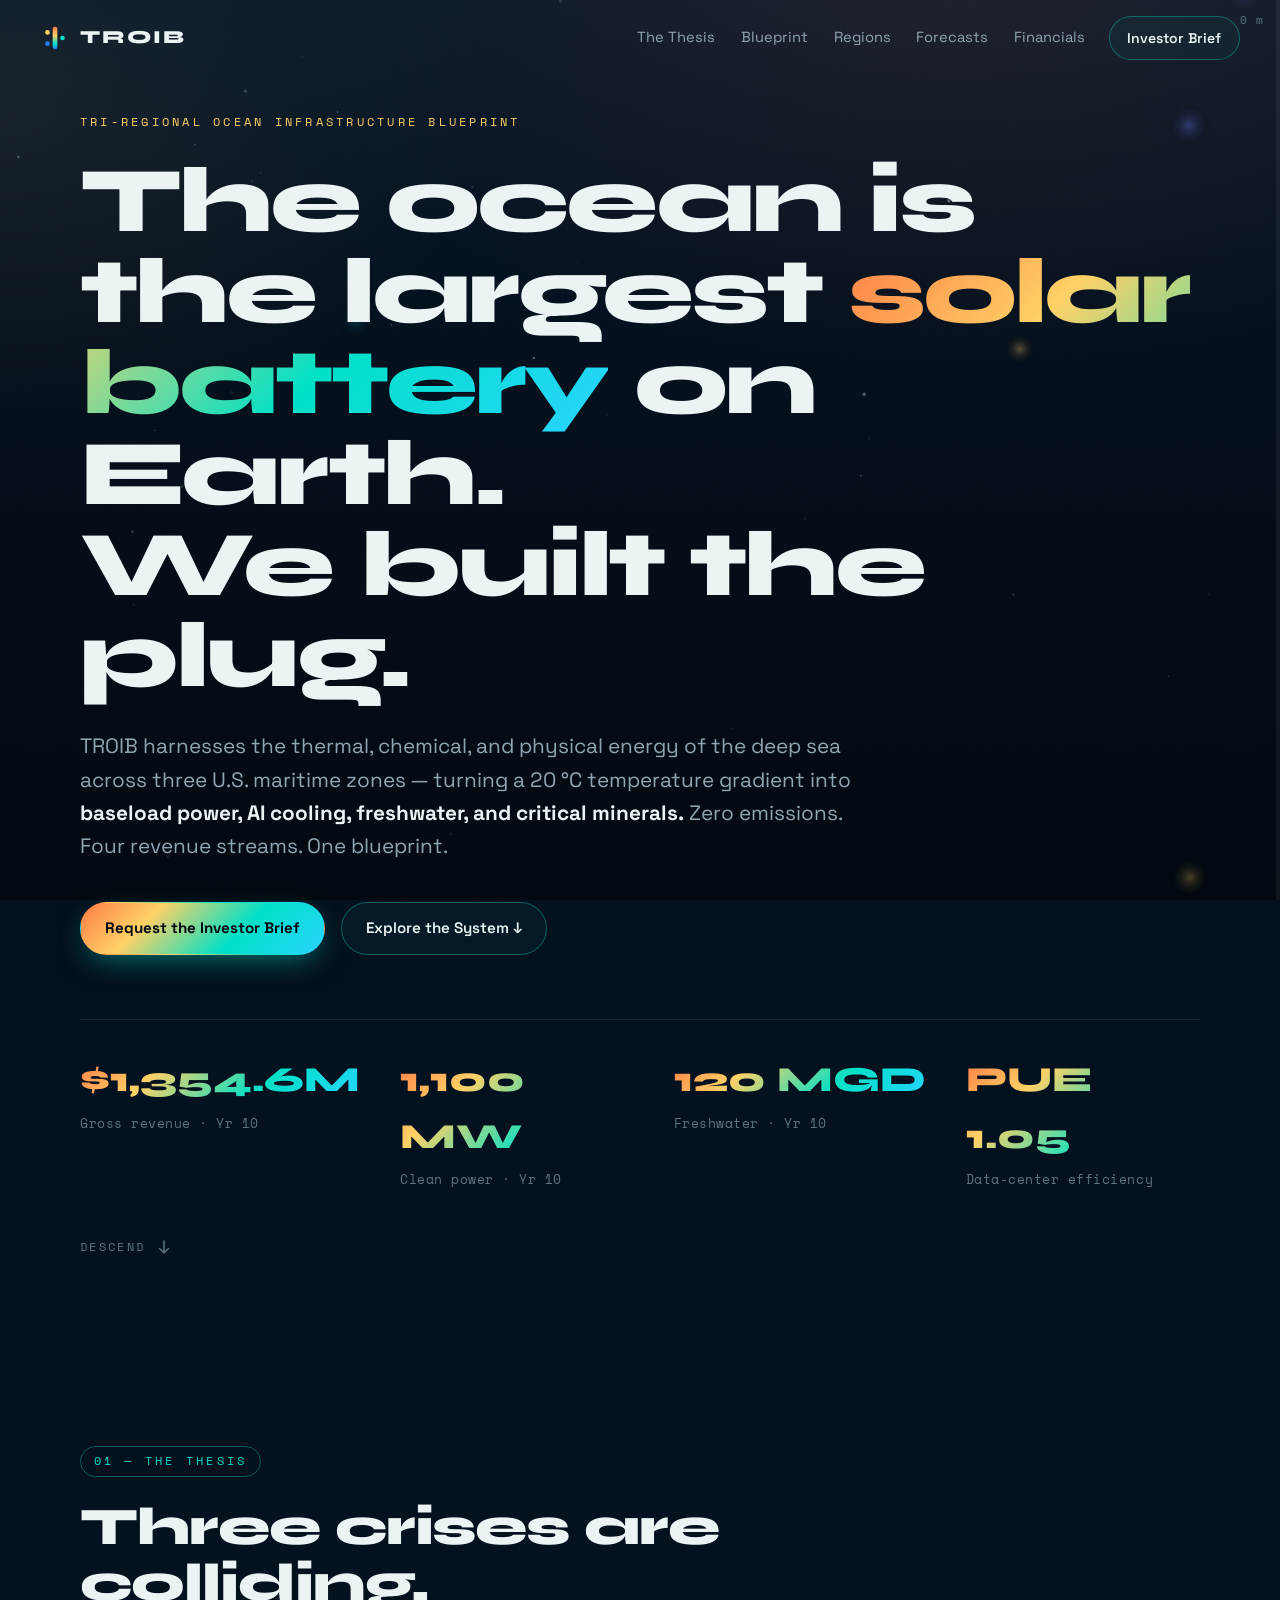
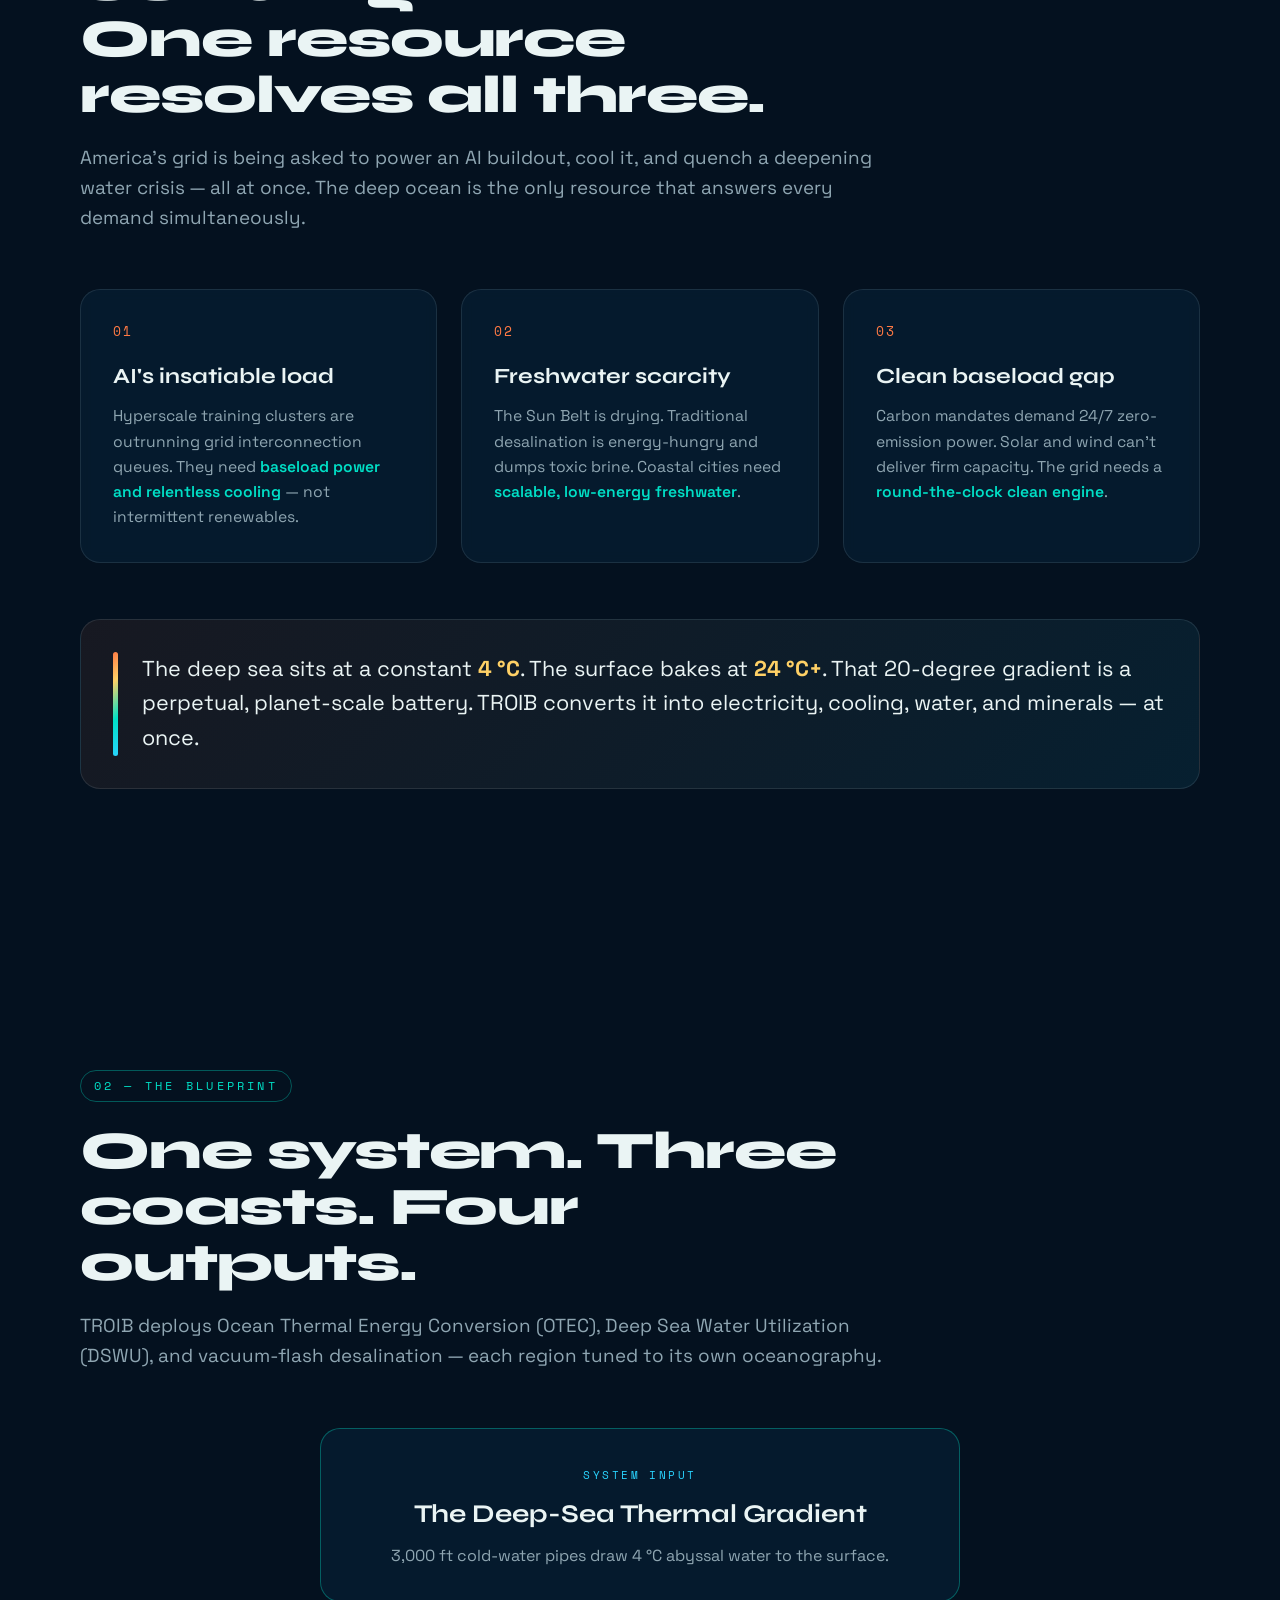
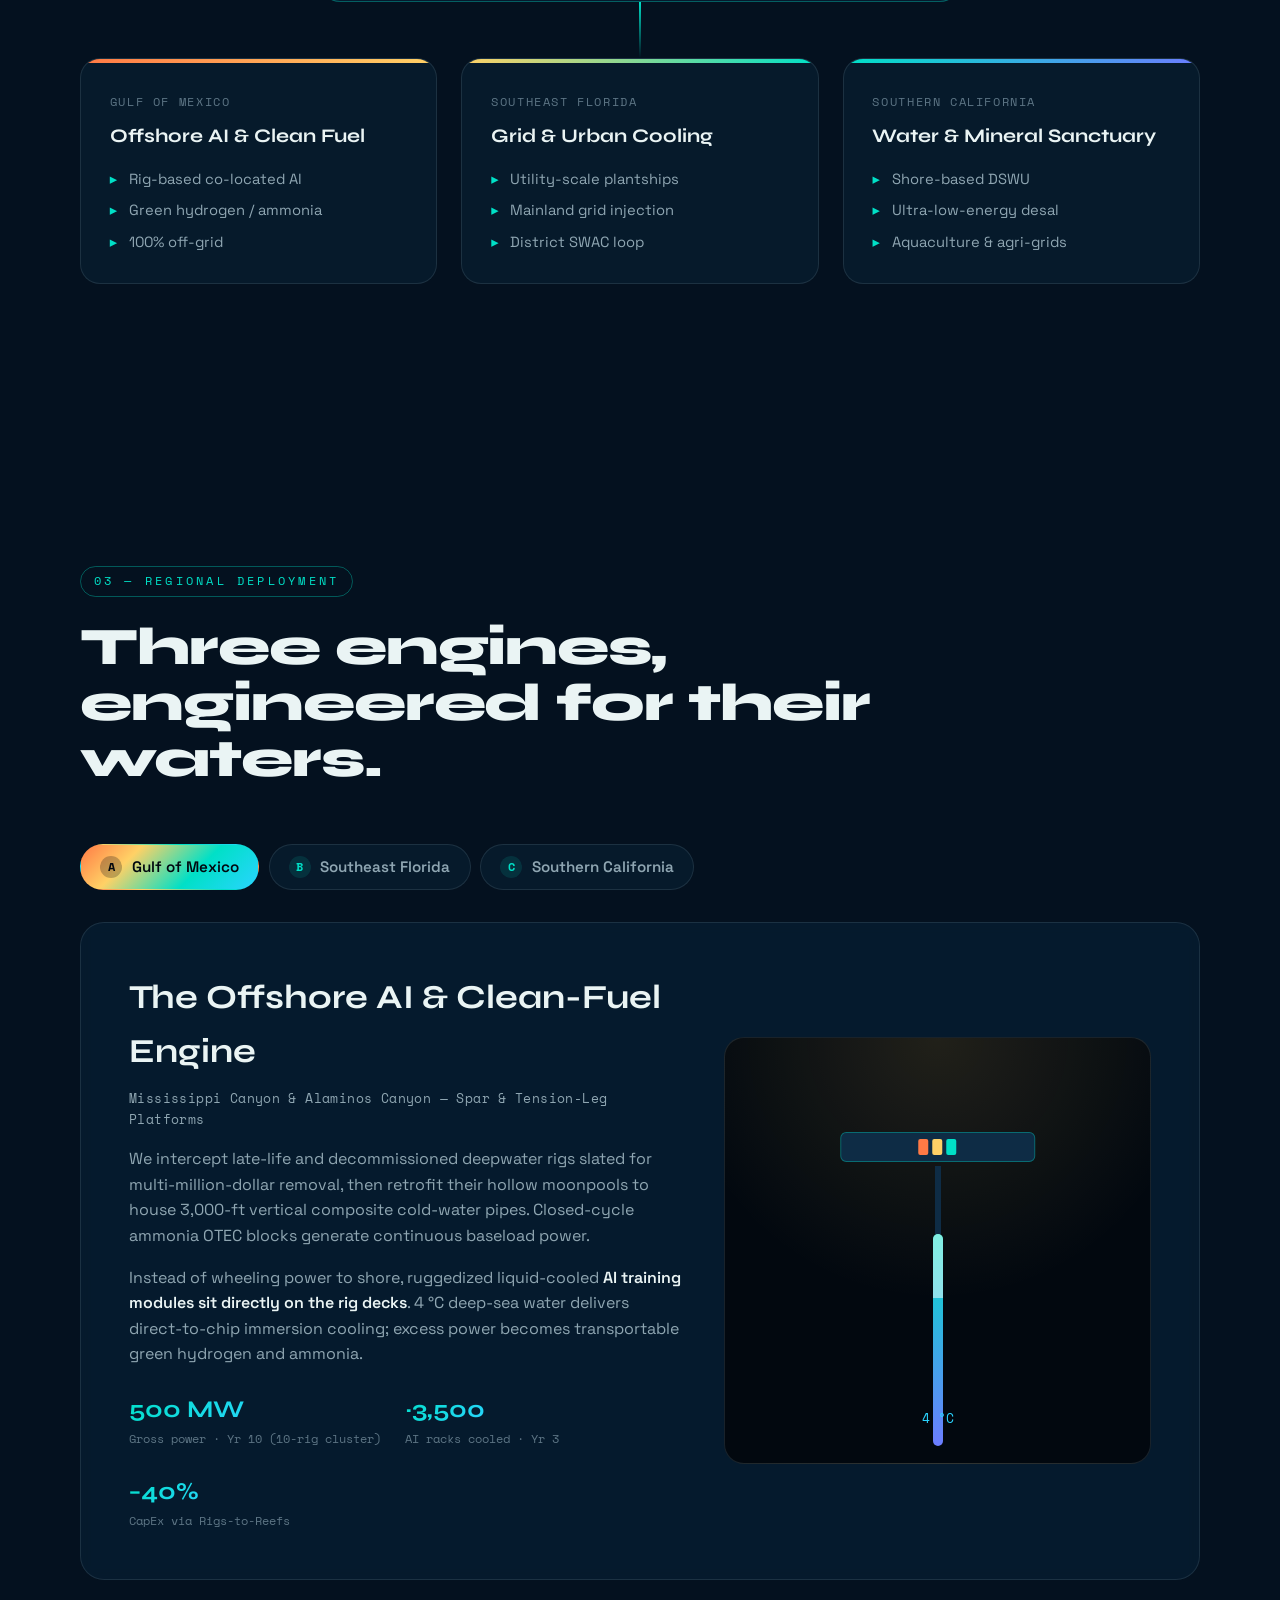
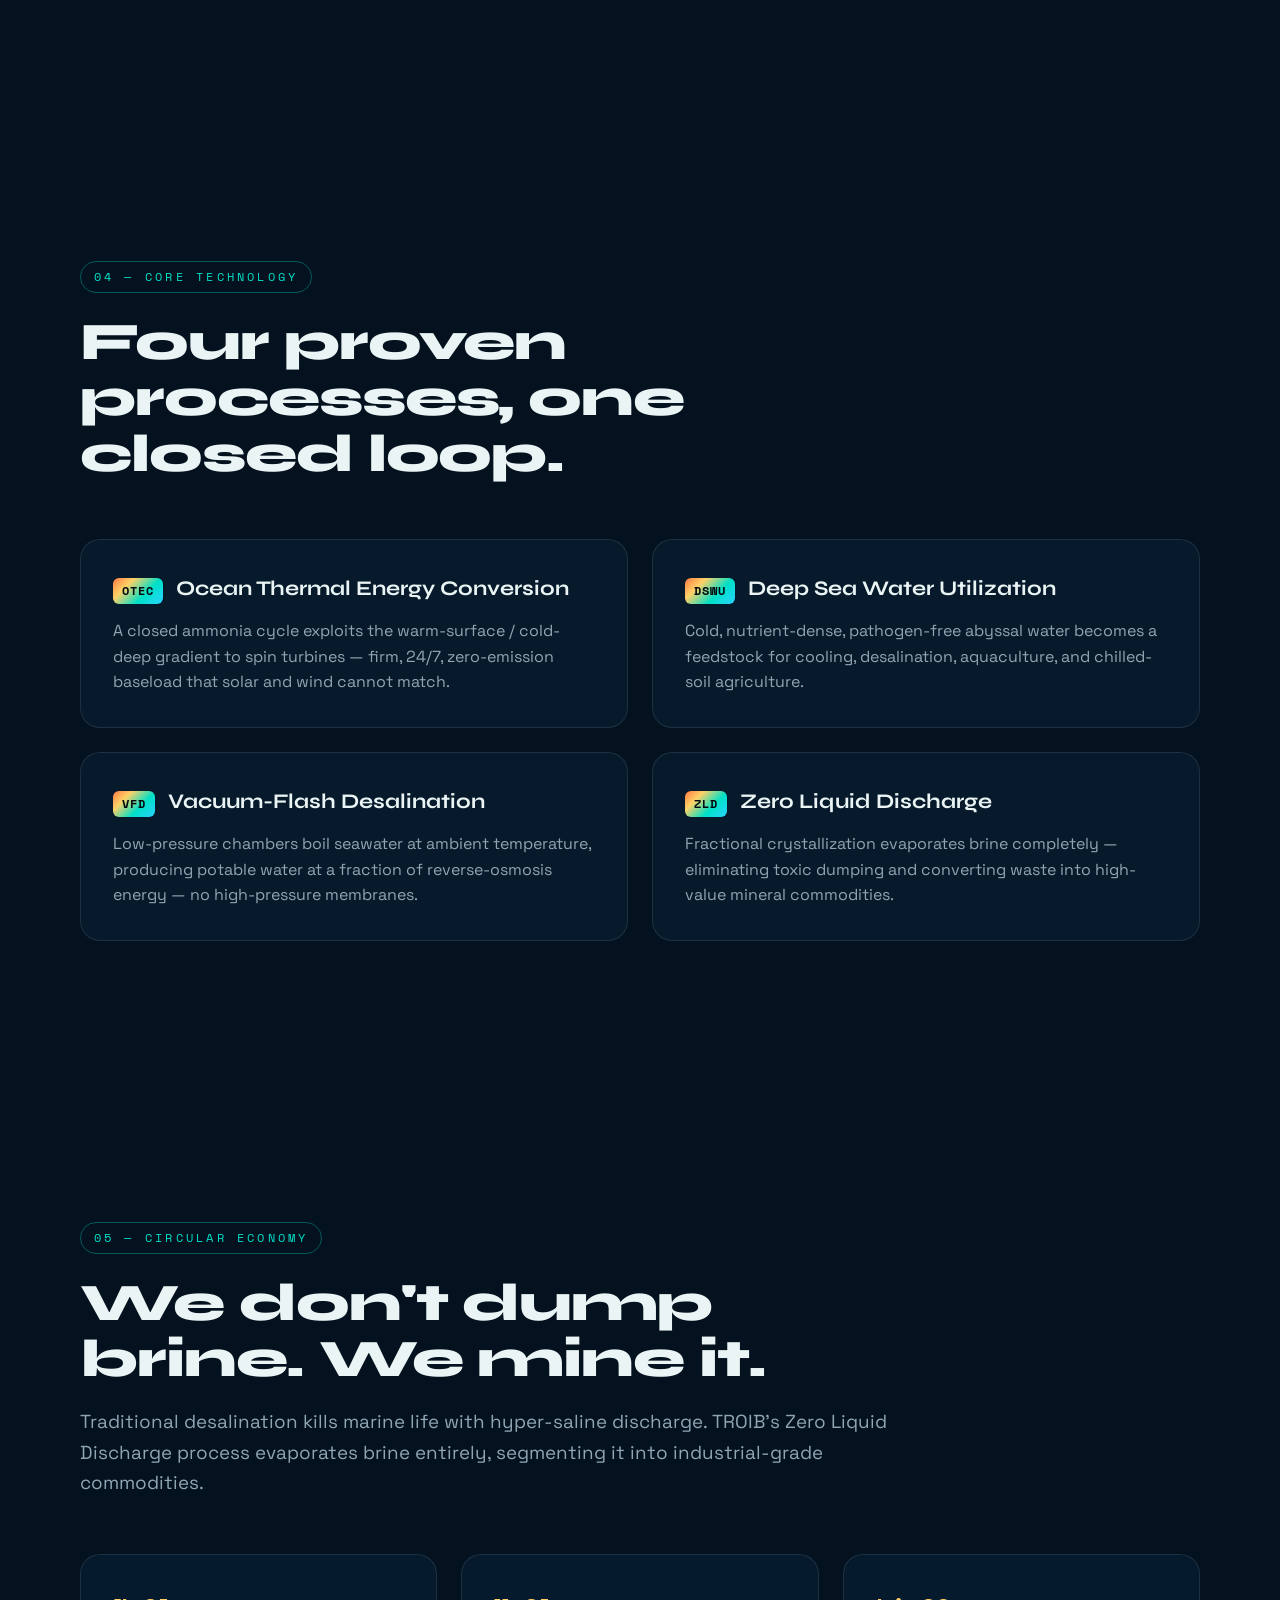
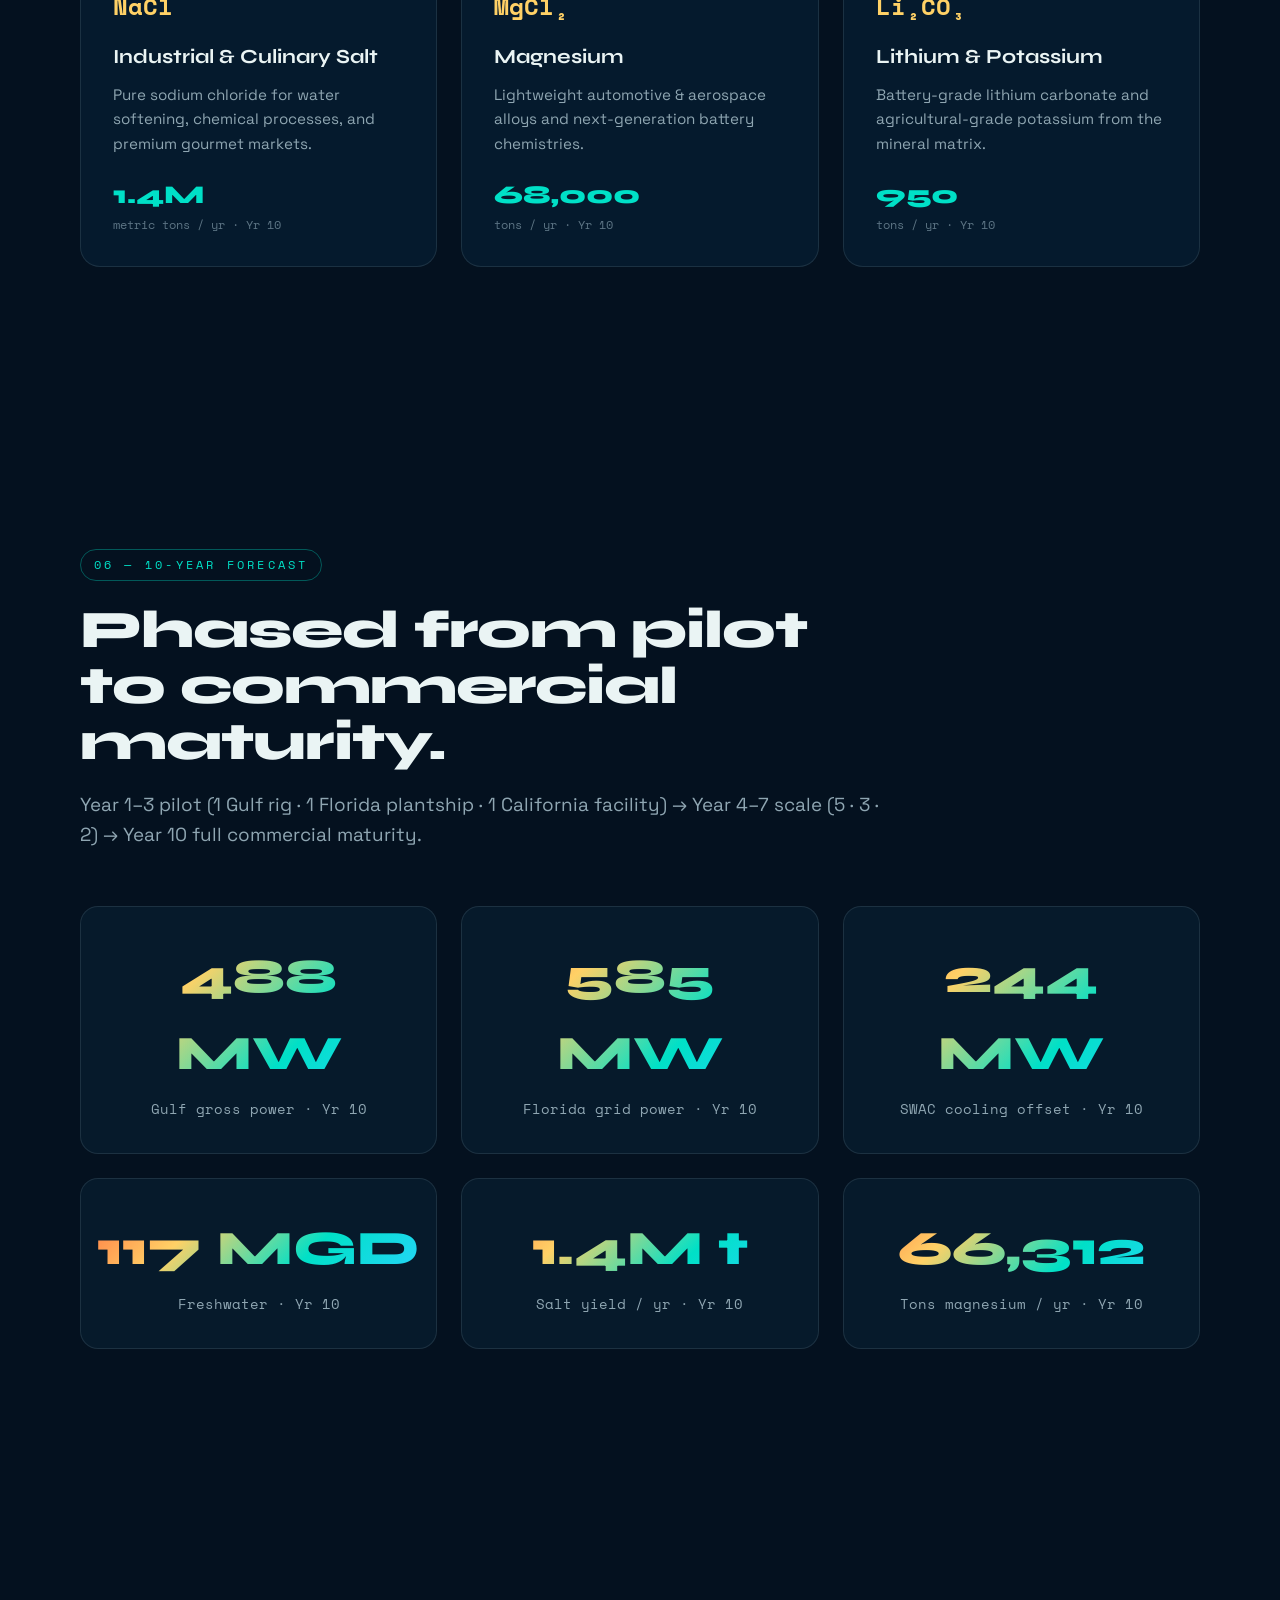
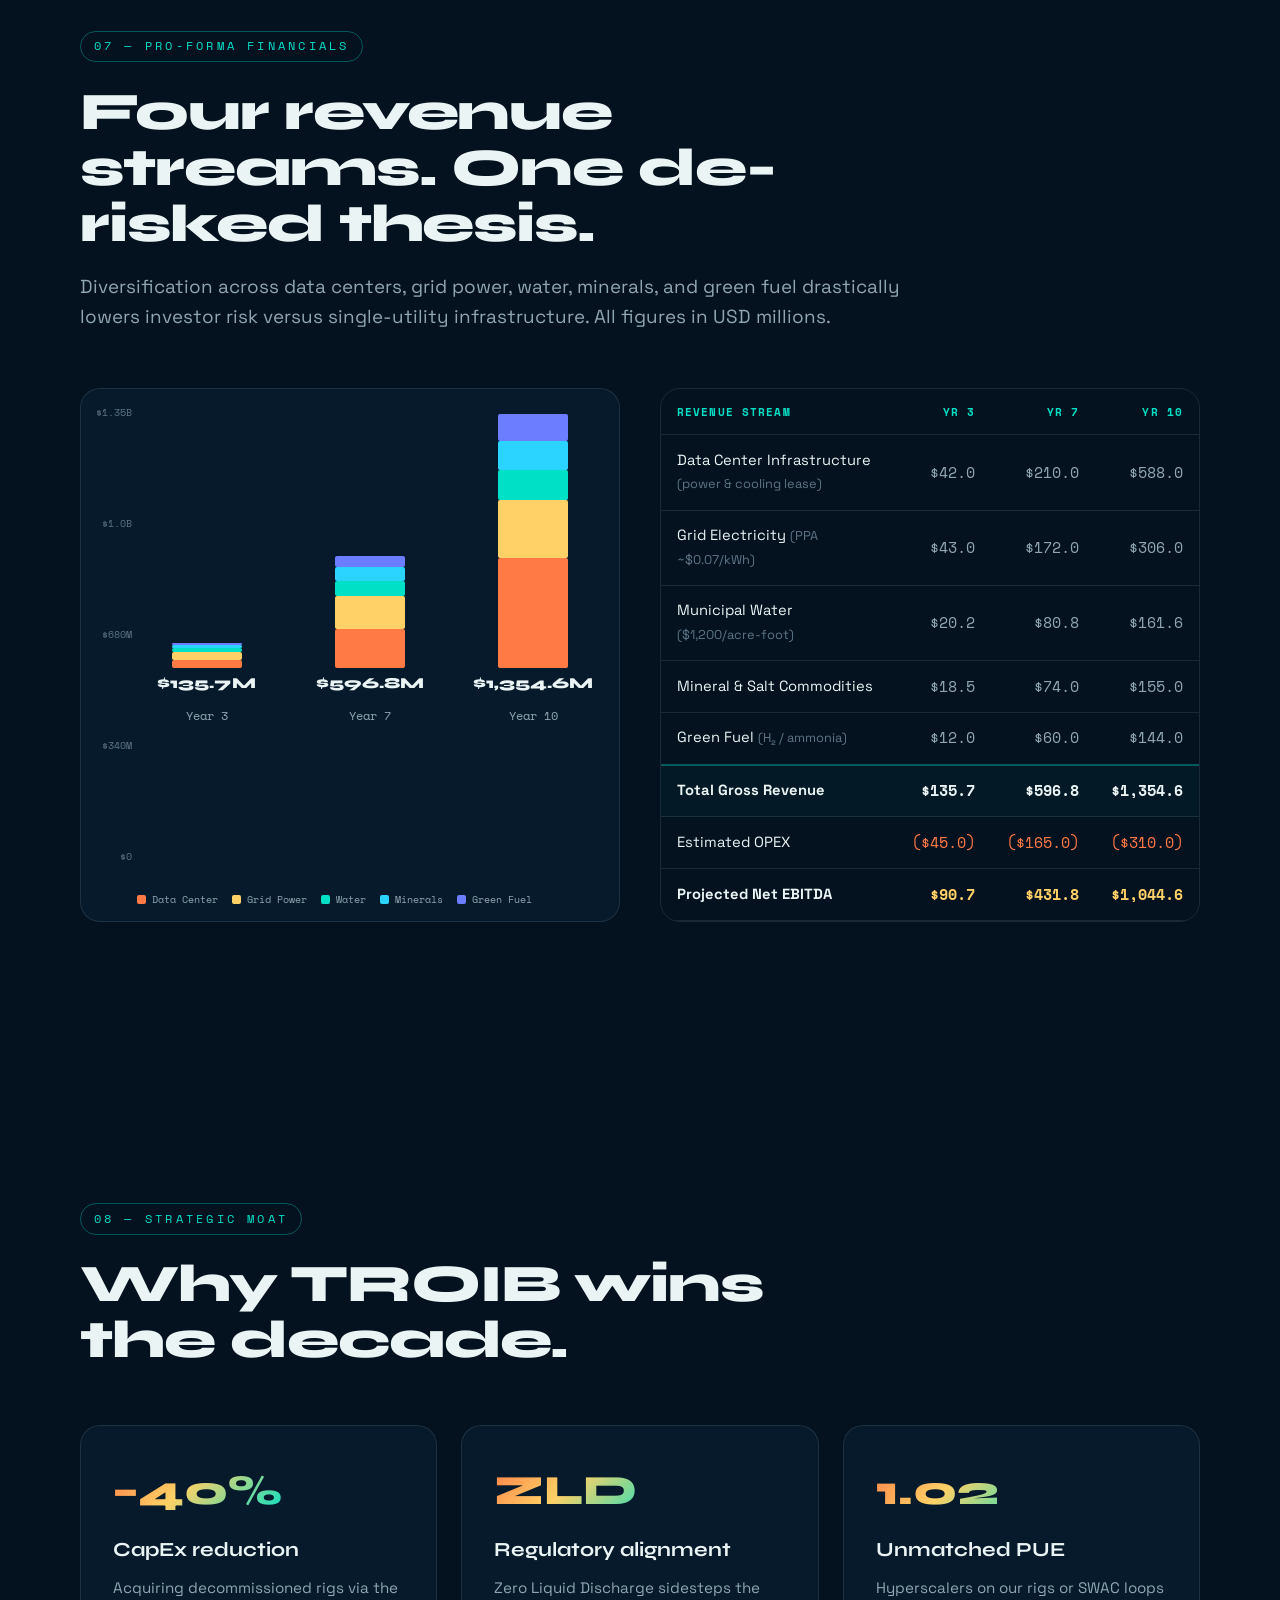
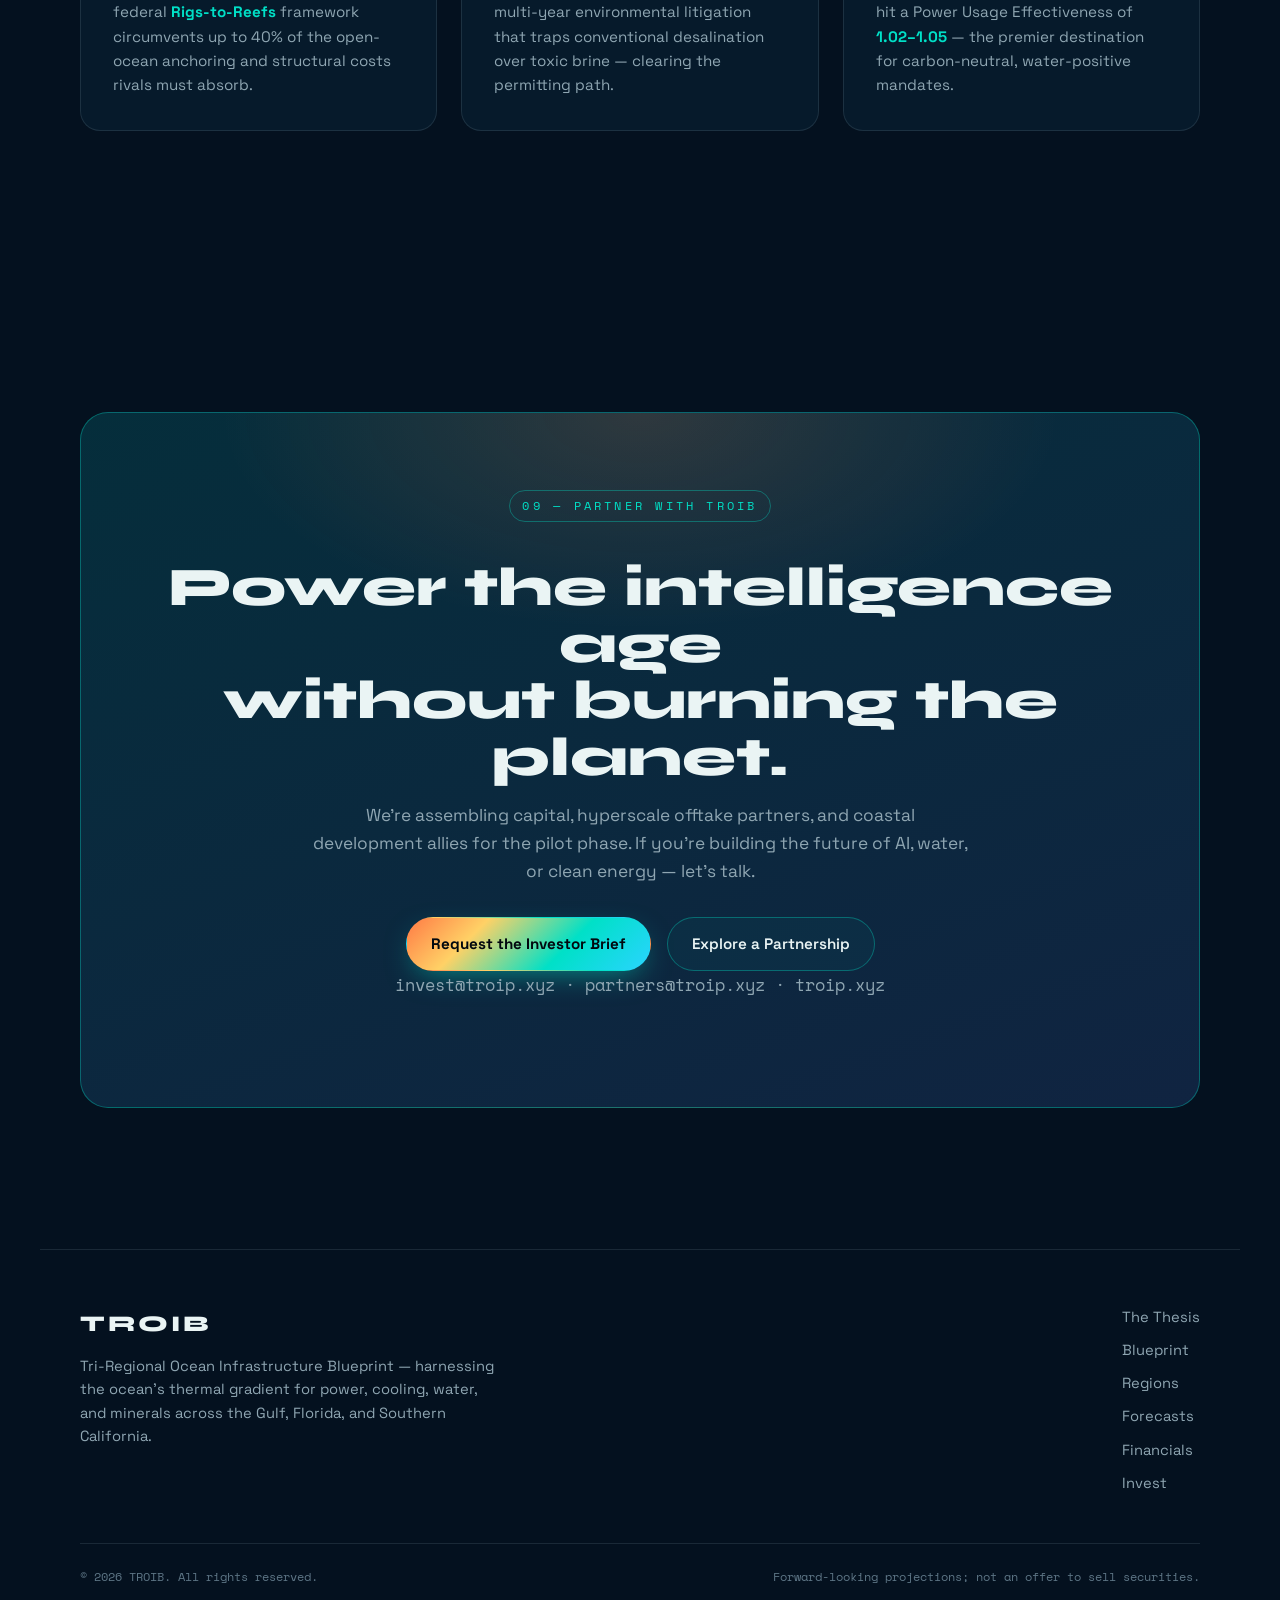
==== index.html @ 182bf288 "Build TROIB investor website with custom 'Thermal Gradient' design Single-page static site for the T" ====
<!DOCTYPE html>
<html lang="en">
<head>
  <meta charset="UTF-8" />
  <meta name="viewport" content="width=device-width, initial-scale=1.0" />
  <title>TROIB — Tri-Regional Ocean Infrastructure Blueprint</title>
  <meta name="description" content="TROIB harnesses the ocean's thermal gradient across the Gulf of Mexico, Southeast Florida, and Southern California to power AI data centers, produce freshwater, and mine minerals — a zero-emission, four-revenue utility network." />
  <meta name="theme-color" content="#04111f" />
  <link rel="icon" type="image/svg+xml" href="assets/favicon.svg" />
  <link rel="canonical" href="https://troip.xyz/" />

  <!-- Open Graph -->
  <meta property="og:type" content="website" />
  <meta property="og:title" content="TROIB — The Tri-Regional Ocean Infrastructure Blueprint" />
  <meta property="og:description" content="The ocean is the largest solar battery on Earth. TROIB taps its thermal gradient to power AI, make water, and harvest minerals — zero emissions, four revenue streams." />
  <meta property="og:url" content="https://troip.xyz/" />
  <meta property="og:site_name" content="TROIB" />
  <meta name="twitter:card" content="summary_large_image" />

  <!-- Unique type pairing: Syne (display), Space Grotesk (body), Space Mono (data) -->
  <link rel="preconnect" href="https://fonts.googleapis.com" />
  <link rel="preconnect" href="https://fonts.gstatic.com" crossorigin />
  <link href="https://fonts.googleapis.com/css2?family=Syne:wght@600;700;800&family=Space+Grotesk:wght@400;500;600&family=Space+Mono:wght@400;700&display=swap" rel="stylesheet" />

  <link rel="stylesheet" href="assets/css/style.css" />
</head>
<body>
  <!-- Scroll progress (depth gauge) -->
  <div class="depth-gauge" aria-hidden="true">
    <div class="depth-gauge__fill" id="depthFill"></div>
    <span class="depth-gauge__label" id="depthLabel">0 m</span>
  </div>

  <!-- Animated ocean-depth canvas backdrop -->
  <canvas id="oceanCanvas" class="ocean-canvas" aria-hidden="true"></canvas>
  <div class="grain" aria-hidden="true"></div>

  <!-- ============ NAV ============ -->
  <header class="nav" id="nav">
    <a href="#top" class="nav__brand" aria-label="TROIB home">
      <svg class="nav__mark" viewBox="0 0 64 64" width="30" height="30" aria-hidden="true">
        <rect x="27" y="8" width="10" height="48" rx="5" fill="url(#navGrad)"/>
        <circle cx="16" cy="20" r="5" fill="#ffd166"/>
        <circle cx="48" cy="32" r="5" fill="#00e0c7"/>
        <circle cx="16" cy="44" r="5" fill="#2a7bff"/>
        <defs><linearGradient id="navGrad" x1="0" y1="0" x2="0" y2="1">
          <stop offset="0" stop-color="#ff7a45"/><stop offset=".4" stop-color="#ffd166"/>
          <stop offset=".75" stop-color="#00e0c7"/><stop offset="1" stop-color="#2a7bff"/>
        </linearGradient></defs>
      </svg>
      <span class="nav__name">TROIB</span>
    </a>
    <nav class="nav__links" aria-label="Primary">
      <a href="#crisis">The Thesis</a>
      <a href="#blueprint">Blueprint</a>
      <a href="#regions">Regions</a>
      <a href="#forecast">Forecasts</a>
      <a href="#financials">Financials</a>
    </nav>
    <a href="#invest" class="btn btn--ghost nav__cta">Investor Brief</a>
    <button class="nav__burger" id="burger" aria-label="Menu" aria-expanded="false"><span></span><span></span><span></span></button>
  </header>

  <main id="top">
    <!-- ============ HERO ============ -->
    <section class="hero" id="hero">
      <div class="hero__inner">
        <p class="eyebrow reveal">Tri-Regional Ocean Infrastructure Blueprint</p>
        <h1 class="hero__title reveal">
          The ocean is the largest
          <span class="grad-text">solar battery</span>
          on Earth.<br/>We built the plug.
        </h1>
        <p class="hero__sub reveal">
          TROIB harnesses the thermal, chemical, and physical energy of the deep sea
          across three U.S. maritime zones — turning a 20&nbsp;°C temperature gradient into
          <strong>baseload power, AI cooling, freshwater, and critical minerals.</strong>
          Zero emissions. Four revenue streams. One blueprint.
        </p>
        <div class="hero__actions reveal">
          <a href="#invest" class="btn btn--solid">Request the Investor Brief</a>
          <a href="#blueprint" class="btn btn--ghost">Explore the System ↓</a>
        </div>

        <ul class="hero__ticker reveal" aria-label="Key 10-year targets">
          <li><span class="counter" data-to="1354.6" data-pre="$" data-suf="M" data-dec="1">$0M</span><em>Gross revenue · Yr 10</em></li>
          <li><span class="counter" data-to="1100" data-suf=" MW" data-dec="0">0 MW</span><em>Clean power · Yr 10</em></li>
          <li><span class="counter" data-to="120" data-suf=" MGD" data-dec="0">0 MGD</span><em>Freshwater · Yr 10</em></li>
          <li><span class="counter" data-to="1.05" data-pre="PUE " data-dec="2">PUE 0</span><em>Data-center efficiency</em></li>
        </ul>
      </div>
      <a href="#crisis" class="hero__scroll" aria-label="Scroll down">
        <span>Descend</span>
        <svg viewBox="0 0 24 24" width="18" height="18"><path d="M12 4v16M6 14l6 6 6-6" fill="none" stroke="currentColor" stroke-width="2" stroke-linecap="round" stroke-linejoin="round"/></svg>
      </a>
    </section>

    <!-- ============ CRISIS / THESIS ============ -->
    <section class="section" id="crisis">
      <div class="section__head reveal">
        <span class="kicker">01 — The Thesis</span>
        <h2 class="section__title">Three crises are colliding.<br/>One resource resolves all three.</h2>
        <p class="section__lead">America's grid is being asked to power an AI buildout, cool it, and quench
          a deepening water crisis — all at once. The deep ocean is the only resource that answers every demand simultaneously.</p>
      </div>
      <div class="crisis-grid">
        <article class="crisis-card reveal">
          <div class="crisis-card__num">01</div>
          <h3>AI's insatiable load</h3>
          <p>Hyperscale training clusters are outrunning grid interconnection queues. They need <strong>baseload power and relentless cooling</strong> — not intermittent renewables.</p>
        </article>
        <article class="crisis-card reveal">
          <div class="crisis-card__num">02</div>
          <h3>Freshwater scarcity</h3>
          <p>The Sun Belt is drying. Traditional desalination is energy-hungry and dumps toxic brine. Coastal cities need <strong>scalable, low-energy freshwater</strong>.</p>
        </article>
        <article class="crisis-card reveal">
          <div class="crisis-card__num">03</div>
          <h3>Clean baseload gap</h3>
          <p>Carbon mandates demand 24/7 zero-emission power. Solar and wind can't deliver firm capacity. The grid needs a <strong>round-the-clock clean engine</strong>.</p>
        </article>
      </div>
      <div class="thesis-bridge reveal">
        <div class="thesis-bridge__line"></div>
        <p>The deep sea sits at a constant <strong>4&nbsp;°C</strong>. The surface bakes at <strong>24&nbsp;°C+</strong>.
          That 20-degree gradient is a perpetual, planet-scale battery. TROIB converts it into electricity, cooling, water, and minerals — at once.</p>
      </div>
    </section>

    <!-- ============ BLUEPRINT / SYSTEM FLOW ============ -->
    <section class="section section--flow" id="blueprint">
      <div class="section__head reveal">
        <span class="kicker">02 — The Blueprint</span>
        <h2 class="section__title">One system. Three coasts. Four outputs.</h2>
        <p class="section__lead">TROIB deploys Ocean Thermal Energy Conversion (OTEC), Deep Sea Water Utilization (DSWU),
          and vacuum-flash desalination — each region tuned to its own oceanography.</p>
      </div>

      <div class="flow reveal">
        <div class="flow__source">
          <span class="flow__pill">SYSTEM INPUT</span>
          <h3>The Deep-Sea Thermal Gradient</h3>
          <p>3,000&nbsp;ft cold-water pipes draw 4&nbsp;°C abyssal water to the surface.</p>
        </div>
        <div class="flow__split" aria-hidden="true"></div>
        <div class="flow__branches">
          <article class="flow__branch flow__branch--a">
            <span class="flow__zone">GULF OF MEXICO</span>
            <h4>Offshore AI &amp; Clean Fuel</h4>
            <ul>
              <li>Rig-based co-located AI</li>
              <li>Green hydrogen / ammonia</li>
              <li>100% off-grid</li>
            </ul>
          </article>
          <article class="flow__branch flow__branch--b">
            <span class="flow__zone">SOUTHEAST FLORIDA</span>
            <h4>Grid &amp; Urban Cooling</h4>
            <ul>
              <li>Utility-scale plantships</li>
              <li>Mainland grid injection</li>
              <li>District SWAC loop</li>
            </ul>
          </article>
          <article class="flow__branch flow__branch--c">
            <span class="flow__zone">SOUTHERN CALIFORNIA</span>
            <h4>Water &amp; Mineral Sanctuary</h4>
            <ul>
              <li>Shore-based DSWU</li>
              <li>Ultra-low-energy desal</li>
              <li>Aquaculture &amp; agri-grids</li>
            </ul>
          </article>
        </div>
      </div>
    </section>

    <!-- ============ REGIONS ============ -->
    <section class="section" id="regions">
      <div class="section__head reveal">
        <span class="kicker">03 — Regional Deployment</span>
        <h2 class="section__title">Three engines, engineered for their waters.</h2>
      </div>

      <div class="region-tabs reveal" role="tablist" aria-label="Regions">
        <button class="region-tab is-active" role="tab" aria-selected="true" data-region="gulf">
          <span class="region-tab__tag">A</span> Gulf of Mexico
        </button>
        <button class="region-tab" role="tab" aria-selected="false" data-region="florida">
          <span class="region-tab__tag">B</span> Southeast Florida
        </button>
        <button class="region-tab" role="tab" aria-selected="false" data-region="cali">
          <span class="region-tab__tag">C</span> Southern California
        </button>
      </div>

      <div class="region-panels">
        <!-- GULF -->
        <article class="region-panel is-active" data-region="gulf">
          <div class="region-panel__body">
            <h3>The Offshore AI &amp; Clean-Fuel Engine</h3>
            <p class="region-panel__strap">Mississippi Canyon &amp; Alaminos Canyon — Spar &amp; Tension-Leg Platforms</p>
            <p>We intercept late-life and decommissioned deepwater rigs slated for multi-million-dollar
              removal, then retrofit their hollow moonpools to house 3,000-ft vertical composite cold-water pipes.
              Closed-cycle ammonia OTEC blocks generate continuous baseload power.</p>
            <p>Instead of wheeling power to shore, ruggedized liquid-cooled <strong>AI training modules
              sit directly on the rig decks</strong>. 4&nbsp;°C deep-sea water delivers direct-to-chip immersion cooling;
              excess power becomes transportable green hydrogen and ammonia.</p>
            <div class="region-panel__stats">
              <div><b>500 MW</b><span>Gross power · Yr 10 (10-rig cluster)</span></div>
              <div><b>~3,500</b><span>AI racks cooled · Yr 3</span></div>
              <div><b>−40%</b><span>CapEx via Rigs-to-Reefs</span></div>
            </div>
          </div>
          <div class="region-panel__art region-art--gulf" aria-hidden="true">
            <div class="rig">
              <div class="rig__deck"><span class="rig__server"></span><span class="rig__server"></span><span class="rig__server"></span></div>
              <div class="rig__leg"></div>
              <div class="rig__pipe"><span></span></div>
              <div class="rig__cold">4&nbsp;°C</div>
            </div>
          </div>
        </article>

        <!-- FLORIDA -->
        <article class="region-panel" data-region="florida">
          <div class="region-panel__body">
            <h3>The Municipal Grid &amp; Urban Cooling Hub</h3>
            <p class="region-panel__strap">Miami · Fort Lauderdale · Florida Keys — tapping the Gulf Stream</p>
            <p>Commercial multi-megawatt floating OTEC plantships moor 3–5 miles offshore, tapping the
              powerful thermal gradient of the Gulf Stream. High-voltage subsea cables inject baseload
              electricity directly into the Florida Power &amp; Light grid.</p>
            <p>Post-turbine cold water (7–10&nbsp;°C) feeds a mainland <strong>Sea Water Air Conditioning (SWAC)</strong>
              district loop through downtown Miami's carrier hotels, edge data centers, and high-rises —
              retiring electricity-hogging mechanical chillers entirely.</p>
            <div class="region-panel__stats">
              <div><b>600 MW</b><span>Direct-to-grid · Yr 10</span></div>
              <div><b>250 MW</b><span>Urban cooling offset · Yr 10</span></div>
              <div><b>PUE 1.02</b><span>For SWAC-connected tenants</span></div>
            </div>
          </div>
          <div class="region-panel__art region-art--florida" aria-hidden="true">
            <div class="city">
              <span class="city__tower"></span><span class="city__tower"></span>
              <span class="city__tower"></span><span class="city__tower"></span>
              <div class="city__loop"></div>
            </div>
          </div>
        </article>

        <!-- CALI -->
        <article class="region-panel" data-region="cali">
          <div class="region-panel__body">
            <h3>The Eco-Industrial &amp; Mineral Sanctuary</h3>
            <p class="region-panel__strap">La Jolla &amp; Redondo Canyons — a fractional, non-power OTEC asset</p>
            <p>Shore-based DSWU facilities sit beside deep submarine canyons. Lacking the surface
              temperature for electricity generation, this region runs as a pure-utility asset: high-volume
              intake pipelines pull 4&nbsp;°C water for two value streams.</p>
            <p><strong>Vacuum-flash desalination</strong> boils seawater at ambient temperature inside
              low-pressure chambers — a fraction of the energy of reverse osmosis. Chilled closed loops
              cool agricultural soil for heatwave-proof crops and feed pathogen-free mariculture grids.</p>
            <div class="region-panel__stats">
              <div><b>85 MW</b><span>Utility power offset · Yr 10</span></div>
              <div><b>Zero</b><span>Brine discharge (ZLD)</span></div>
              <div><b>120 MGD</b><span>Freshwater across nodes · Yr 10</span></div>
            </div>
          </div>
          <div class="region-panel__art region-art--cali" aria-hidden="true">
            <div class="canyon">
              <div class="canyon__drop"><span></span><span></span><span></span></div>
              <div class="canyon__crystal"></div>
            </div>
          </div>
        </article>
      </div>
    </section>

    <!-- ============ TECHNOLOGY ============ -->
    <section class="section" id="tech">
      <div class="section__head reveal">
        <span class="kicker">04 — Core Technology</span>
        <h2 class="section__title">Four proven processes, one closed loop.</h2>
      </div>
      <div class="tech-grid">
        <article class="tech-card reveal">
          <h3><span class="tech-card__abbr">OTEC</span>Ocean Thermal Energy Conversion</h3>
          <p>A closed ammonia cycle exploits the warm-surface / cold-deep gradient to spin turbines —
            firm, 24/7, zero-emission baseload that solar and wind cannot match.</p>
        </article>
        <article class="tech-card reveal">
          <h3><span class="tech-card__abbr">DSWU</span>Deep Sea Water Utilization</h3>
          <p>Cold, nutrient-dense, pathogen-free abyssal water becomes a feedstock for cooling,
            desalination, aquaculture, and chilled-soil agriculture.</p>
        </article>
        <article class="tech-card reveal">
          <h3><span class="tech-card__abbr">VFD</span>Vacuum-Flash Desalination</h3>
          <p>Low-pressure chambers boil seawater at ambient temperature, producing potable water at a
            fraction of reverse-osmosis energy — no high-pressure membranes.</p>
        </article>
        <article class="tech-card reveal">
          <h3><span class="tech-card__abbr">ZLD</span>Zero Liquid Discharge</h3>
          <p>Fractional crystallization evaporates brine completely — eliminating toxic dumping and
            converting waste into high-value mineral commodities.</p>
        </article>
      </div>
    </section>

    <!-- ============ CIRCULAR ECONOMY ============ -->
    <section class="section section--mineral" id="mineral">
      <div class="section__head reveal">
        <span class="kicker">05 — Circular Economy</span>
        <h2 class="section__title">We don't dump brine. We mine it.</h2>
        <p class="section__lead">Traditional desalination kills marine life with hyper-saline discharge.
          TROIB's Zero Liquid Discharge process evaporates brine entirely, segmenting it into
          industrial-grade commodities.</p>
      </div>
      <div class="mineral-grid">
        <article class="mineral-card reveal">
          <div class="mineral-card__sym">NaCl</div>
          <h3>Industrial &amp; Culinary Salt</h3>
          <p>Pure sodium chloride for water softening, chemical processes, and premium gourmet markets.</p>
          <div class="mineral-card__yield">1.4M <span>metric tons / yr · Yr 10</span></div>
        </article>
        <article class="mineral-card reveal">
          <div class="mineral-card__sym">MgCl₂</div>
          <h3>Magnesium</h3>
          <p>Lightweight automotive &amp; aerospace alloys and next-generation battery chemistries.</p>
          <div class="mineral-card__yield">68,000 <span>tons / yr · Yr 10</span></div>
        </article>
        <article class="mineral-card reveal">
          <div class="mineral-card__sym">Li₂CO₃</div>
          <h3>Lithium &amp; Potassium</h3>
          <p>Battery-grade lithium carbonate and agricultural-grade potassium from the mineral matrix.</p>
          <div class="mineral-card__yield">950 <span>tons / yr · Yr 10</span></div>
        </article>
      </div>
    </section>

    <!-- ============ FORECASTS ============ -->
    <section class="section" id="forecast">
      <div class="section__head reveal">
        <span class="kicker">06 — 10-Year Forecast</span>
        <h2 class="section__title">Phased from pilot to commercial maturity.</h2>
        <p class="section__lead">Year 1–3 pilot (1 Gulf rig · 1 Florida plantship · 1 California facility) →
          Year 4–7 scale (5 · 3 · 2) → Year 10 full commercial maturity.</p>
      </div>
      <div class="metric-grid">
        <div class="metric reveal"><span class="counter" data-to="500" data-suf=" MW" data-dec="0">0</span><b>Gulf gross power · Yr 10</b></div>
        <div class="metric reveal"><span class="counter" data-to="600" data-suf=" MW" data-dec="0">0</span><b>Florida grid power · Yr 10</b></div>
        <div class="metric reveal"><span class="counter" data-to="250" data-suf=" MW" data-dec="0">0</span><b>SWAC cooling offset · Yr 10</b></div>
        <div class="metric reveal"><span class="counter" data-to="120" data-suf=" MGD" data-dec="0">0</span><b>Freshwater · Yr 10</b></div>
        <div class="metric reveal"><span class="counter" data-to="1.4" data-suf="M t" data-dec="1">0</span><b>Salt yield / yr · Yr 10</b></div>
        <div class="metric reveal"><span class="counter" data-to="68000" data-suf="" data-dec="0">0</span><b>Tons magnesium / yr · Yr 10</b></div>
      </div>
    </section>

    <!-- ============ FINANCIALS ============ -->
    <section class="section section--fin" id="financials">
      <div class="section__head reveal">
        <span class="kicker">07 — Pro-Forma Financials</span>
        <h2 class="section__title">Four revenue streams. One de-risked thesis.</h2>
        <p class="section__lead">Diversification across data centers, grid power, water, minerals, and green
          fuel drastically lowers investor risk versus single-utility infrastructure. All figures in USD millions.</p>
      </div>

      <div class="fin-wrap reveal">
        <div class="fin-chart" id="finChart" aria-hidden="true">
          <div class="fin-chart__yaxis">
            <span>$1.35B</span><span>$1.0B</span><span>$680M</span><span>$340M</span><span>$0</span>
          </div>
          <div class="fin-chart__cols">
            <!-- columns injected by JS -->
          </div>
          <div class="fin-chart__legend">
            <span data-k="dc">Data Center</span>
            <span data-k="grid">Grid Power</span>
            <span data-k="water">Water</span>
            <span data-k="mineral">Minerals</span>
            <span data-k="fuel">Green Fuel</span>
          </div>
        </div>

        <div class="fin-table-wrap">
          <table class="fin-table">
            <thead>
              <tr><th>Revenue Stream</th><th>Yr 3</th><th>Yr 7</th><th>Yr 10</th></tr>
            </thead>
            <tbody>
              <tr><td>Data Center Infrastructure <em>(power &amp; cooling lease)</em></td><td>$42.0</td><td>$210.0</td><td>$588.0</td></tr>
              <tr><td>Grid Electricity <em>(PPA ~$0.07/kWh)</em></td><td>$43.0</td><td>$172.0</td><td>$306.0</td></tr>
              <tr><td>Municipal Water <em>($1,200/acre-foot)</em></td><td>$20.2</td><td>$80.8</td><td>$161.6</td></tr>
              <tr><td>Mineral &amp; Salt Commodities</td><td>$18.5</td><td>$74.0</td><td>$155.0</td></tr>
              <tr><td>Green Fuel <em>(H₂ / ammonia)</em></td><td>$12.0</td><td>$60.0</td><td>$144.0</td></tr>
              <tr class="fin-table__total"><td>Total Gross Revenue</td><td>$135.7</td><td>$596.8</td><td>$1,354.6</td></tr>
              <tr class="fin-table__opex"><td>Estimated OPEX</td><td>($45.0)</td><td>($165.0)</td><td>($310.0)</td></tr>
              <tr class="fin-table__ebitda"><td>Projected Net EBITDA</td><td>$90.7</td><td>$431.8</td><td>$1,044.6</td></tr>
            </tbody>
          </table>
        </div>
      </div>
    </section>

    <!-- ============ ADVANTAGES ============ -->
    <section class="section" id="advantages">
      <div class="section__head reveal">
        <span class="kicker">08 — Strategic Moat</span>
        <h2 class="section__title">Why TROIB wins the decade.</h2>
      </div>
      <div class="adv-grid">
        <article class="adv-card reveal">
          <div class="adv-card__big">−40%</div>
          <h3>CapEx reduction</h3>
          <p>Acquiring decommissioned rigs via the federal <strong>Rigs-to-Reefs</strong> framework
            circumvents up to 40% of the open-ocean anchoring and structural costs rivals must absorb.</p>
        </article>
        <article class="adv-card reveal">
          <div class="adv-card__big">ZLD</div>
          <h3>Regulatory alignment</h3>
          <p>Zero Liquid Discharge sidesteps the multi-year environmental litigation that traps
            conventional desalination over toxic brine — clearing the permitting path.</p>
        </article>
        <article class="adv-card reveal">
          <div class="adv-card__big">1.02</div>
          <h3>Unmatched PUE</h3>
          <p>Hyperscalers on our rigs or SWAC loops hit a Power Usage Effectiveness of
            <strong>1.02–1.05</strong> — the premier destination for carbon-neutral, water-positive mandates.</p>
        </article>
      </div>
    </section>

    <!-- ============ INVEST / CTA ============ -->
    <section class="section section--cta" id="invest">
      <div class="cta reveal">
        <span class="kicker">09 — Partner With TROIB</span>
        <h2>Power the intelligence age<br/>without burning the planet.</h2>
        <p>We're assembling capital, hyperscale offtake partners, and coastal development allies for the
          pilot phase. If you're building the future of AI, water, or clean energy — let's talk.</p>
        <div class="cta__actions">
          <a class="btn btn--solid" href="mailto:invest@troip.xyz?subject=TROIB%20Investor%20Brief%20Request">Request the Investor Brief</a>
          <a class="btn btn--ghost" href="mailto:partners@troip.xyz?subject=TROIB%20Partnership">Explore a Partnership</a>
        </div>
        <p class="cta__fine">invest@troip.xyz · partners@troip.xyz · troip.xyz</p>
      </div>
    </section>
  </main>

  <!-- ============ FOOTER ============ -->
  <footer class="footer">
    <div class="footer__top">
      <div class="footer__brand">
        <span class="nav__name">TROIB</span>
        <p>Tri-Regional Ocean Infrastructure Blueprint — harnessing the ocean's thermal gradient
          for power, cooling, water, and minerals across the Gulf, Florida, and Southern California.</p>
      </div>
      <nav class="footer__nav" aria-label="Footer">
        <a href="#crisis">The Thesis</a>
        <a href="#blueprint">Blueprint</a>
        <a href="#regions">Regions</a>
        <a href="#forecast">Forecasts</a>
        <a href="#financials">Financials</a>
        <a href="#invest">Invest</a>
      </nav>
    </div>
    <div class="footer__bar">
      <span>© <span id="year">2026</span> TROIB. All rights reserved.</span>
      <span class="footer__note">Forward-looking projections; not an offer to sell securities.</span>
    </div>
  </footer>

  <script src="assets/js/main.js" defer></script>
</body>
</html>
---- assets/css/style.css ----
/* =========================================================
   TROIB — "The Thermal Gradient" design system
   Palette: abyssal navy · bioluminescent teal · thermal coral · mineral gold
   Type: Syne (display) · Space Grotesk (body) · Space Mono (data)
   ========================================================= */

:root {
  /* depth / surface backgrounds */
  --abyss:      #04111f;
  --abyss-2:    #061a2b;
  --abyss-3:    #08243a;
  --ink:        #02080f;

  /* text */
  --text:       #eaf4f4;
  --muted:      #8fa6b2;
  --faint:      #5d7585;

  /* thermal-gradient accents */
  --coral:      #ff7a45;   /* warm surface */
  --gold:       #ffd166;   /* mineral / sunlit */
  --teal:       #00e0c7;   /* bioluminescent cold */
  --cyan:       #2ad4ff;   /* cold water */
  --indigo:     #6c7dff;   /* deep */

  --line:       rgba(143,166,178,.16);
  --line-bright:rgba(0,224,199,.35);
  --glass:      rgba(8,36,58,.55);

  --grad-thermal: linear-gradient(135deg, var(--coral) 0%, var(--gold) 28%, var(--teal) 64%, var(--cyan) 100%);
  --grad-cold:    linear-gradient(135deg, var(--teal), var(--cyan) 60%, var(--indigo));

  --maxw: 1200px;
  --ease: cubic-bezier(.22,.61,.36,1);
  --shadow: 0 24px 60px -24px rgba(0,0,0,.65);

  --font-display: "Syne", system-ui, sans-serif;
  --font-body: "Space Grotesk", system-ui, sans-serif;
  --font-mono: "Space Mono", ui-monospace, monospace;
}

* { box-sizing: border-box; margin: 0; padding: 0; }

html { scroll-behavior: smooth; -webkit-text-size-adjust: 100%; }
@media (prefers-reduced-motion: reduce) { html { scroll-behavior: auto; } }

body {
  font-family: var(--font-body);
  color: var(--text);
  background: var(--abyss);
  line-height: 1.6;
  overflow-x: hidden;
  /* surface-to-abyss vertical wash */
  background-image:
    radial-gradient(1200px 700px at 75% -5%, rgba(255,122,69,.10), transparent 60%),
    radial-gradient(900px 600px at 0% 12%, rgba(255,209,102,.07), transparent 55%),
    linear-gradient(180deg, #07182a 0%, var(--abyss) 30%, var(--ink) 100%);
  background-attachment: fixed;
}

::selection { background: var(--teal); color: var(--ink); }

a { color: inherit; text-decoration: none; }
img, svg { display: block; max-width: 100%; }

/* ---------- decorative layers ---------- */
.ocean-canvas {
  position: fixed; inset: 0; z-index: 0; pointer-events: none; opacity: .9;
}
.grain {
  position: fixed; inset: 0; z-index: 1; pointer-events: none; opacity: .04;
  background-image: url("data:image/svg+xml,%3Csvg xmlns='http://www.w3.org/2000/svg' width='120' height='120'%3E%3Cfilter id='n'%3E%3CfeTurbulence type='fractalNoise' baseFrequency='.85' numOctaves='3'/%3E%3C/filter%3E%3Crect width='100%25' height='100%25' filter='url(%23n)'/%3E%3C/svg%3E");
  mix-blend-mode: overlay;
}
main, .footer { position: relative; z-index: 2; }

/* ---------- depth gauge (scroll progress) ---------- */
.depth-gauge {
  position: fixed; top: 0; right: 0; width: 4px; height: 100vh; z-index: 60;
  background: rgba(255,255,255,.05);
}
.depth-gauge__fill {
  position: absolute; top: 0; left: 0; width: 100%; height: 0%;
  background: var(--grad-thermal);
  box-shadow: 0 0 16px var(--teal);
}
.depth-gauge__label {
  position: fixed; top: 12px; right: 16px; z-index: 61;
  font-family: var(--font-mono); font-size: .68rem; letter-spacing: .08em;
  color: var(--faint);
}

/* ---------- layout helpers ---------- */
.section {
  max-width: var(--maxw);
  margin: 0 auto;
  padding: clamp(5rem, 11vw, 9rem) clamp(1.25rem, 5vw, 2.5rem);
}
.section__head { max-width: 820px; margin-bottom: 3.5rem; }
.kicker {
  display: inline-block; font-family: var(--font-mono); font-size: .72rem;
  letter-spacing: .28em; text-transform: uppercase; color: var(--teal);
  border: 1px solid var(--line-bright); border-radius: 100px;
  padding: .35rem .8rem; margin-bottom: 1.4rem;
}
.section__title {
  font-family: var(--font-display); font-weight: 800;
  font-size: clamp(1.9rem, 4.6vw, 3.3rem); line-height: 1.06;
  letter-spacing: -.02em;
}
.section__lead {
  margin-top: 1.2rem; color: var(--muted); font-size: clamp(1rem, 1.6vw, 1.18rem);
  max-width: 70ch;
}
.grad-text {
  background: var(--grad-thermal); -webkit-background-clip: text; background-clip: text;
  -webkit-text-fill-color: transparent; color: transparent;
}

/* ---------- buttons ---------- */
.btn {
  display: inline-flex; align-items: center; gap: .5rem; cursor: pointer;
  font-family: var(--font-body); font-weight: 600; font-size: .95rem;
  padding: .85rem 1.5rem; border-radius: 100px; border: 1px solid transparent;
  transition: transform .25s var(--ease), box-shadow .25s var(--ease), background .25s, color .25s;
  white-space: nowrap;
}
.btn--solid {
  background: var(--grad-thermal); color: var(--ink); font-weight: 700;
  box-shadow: 0 10px 30px -10px rgba(0,224,199,.6);
}
.btn--solid:hover { transform: translateY(-3px); box-shadow: 0 18px 40px -12px rgba(0,224,199,.8); }
.btn--ghost {
  border-color: var(--line-bright); color: var(--text); background: rgba(0,224,199,.04);
}
.btn--ghost:hover { border-color: var(--teal); transform: translateY(-3px); background: rgba(0,224,199,.1); }

/* ---------- NAV ---------- */
.nav {
  position: fixed; top: 0; left: 0; right: 0; z-index: 50;
  display: flex; align-items: center; gap: 1.5rem;
  padding: 1rem clamp(1.25rem, 5vw, 2.5rem);
  transition: background .35s var(--ease), backdrop-filter .35s, border-color .35s;
  border-bottom: 1px solid transparent;
}
.nav.is-stuck {
  background: rgba(4,17,31,.72); backdrop-filter: blur(14px);
  border-bottom-color: var(--line);
}
.nav__brand { display: flex; align-items: center; gap: .6rem; }
.nav__name {
  font-family: var(--font-display); font-weight: 800; letter-spacing: .12em;
  font-size: 1.15rem;
}
.nav__links { display: flex; gap: 1.6rem; margin-left: auto; }
.nav__links a {
  font-size: .92rem; color: var(--muted); position: relative; transition: color .25s;
}
.nav__links a::after {
  content: ""; position: absolute; left: 0; bottom: -5px; height: 2px; width: 0;
  background: var(--grad-thermal); transition: width .3s var(--ease);
}
.nav__links a:hover { color: var(--text); }
.nav__links a:hover::after { width: 100%; }
.nav__cta { padding: .6rem 1.1rem; font-size: .88rem; }
.nav__burger { display: none; background: none; border: 0; cursor: pointer; padding: .4rem; }
.nav__burger span { display: block; width: 24px; height: 2px; background: var(--text); margin: 5px 0; transition: .3s var(--ease); }

/* ---------- HERO ---------- */
.hero {
  min-height: 100vh; display: flex; flex-direction: column; justify-content: center;
  max-width: var(--maxw); margin: 0 auto;
  padding: 7rem clamp(1.25rem, 5vw, 2.5rem) 3rem;
}
.eyebrow {
  font-family: var(--font-mono); font-size: .78rem; letter-spacing: .26em;
  text-transform: uppercase; color: var(--gold); margin-bottom: 1.5rem;
}
.hero__title {
  font-family: var(--font-display); font-weight: 800;
  font-size: clamp(2.6rem, 7.5vw, 5.8rem); line-height: .98; letter-spacing: -.03em;
  max-width: 16ch;
}
.hero__sub {
  margin-top: 1.8rem; max-width: 60ch; color: var(--muted);
  font-size: clamp(1.05rem, 1.8vw, 1.3rem);
}
.hero__sub strong { color: var(--text); }
.hero__actions { display: flex; flex-wrap: wrap; gap: 1rem; margin-top: 2.4rem; }

.hero__ticker {
  list-style: none; display: grid; gap: 1.5rem 2.5rem;
  grid-template-columns: repeat(4, auto); margin-top: 4rem;
  border-top: 1px solid var(--line); padding-top: 2rem;
}
.hero__ticker li { display: flex; flex-direction: column; }
.hero__ticker .counter {
  font-family: var(--font-display); font-weight: 800; font-size: clamp(1.5rem, 3vw, 2.2rem);
  background: var(--grad-thermal); -webkit-background-clip: text; background-clip: text;
  -webkit-text-fill-color: transparent;
}
.hero__ticker em {
  font-style: normal; font-size: .82rem; color: var(--faint); margin-top: .25rem;
  font-family: var(--font-mono); letter-spacing: .04em;
}
.hero__scroll {
  display: inline-flex; align-items: center; gap: .6rem; margin-top: 3rem;
  font-family: var(--font-mono); font-size: .74rem; letter-spacing: .2em;
  text-transform: uppercase; color: var(--faint); align-self: flex-start;
}
.hero__scroll svg { animation: bob 1.8s var(--ease) infinite; }
@keyframes bob { 0%,100%{transform:translateY(0)} 50%{transform:translateY(5px)} }

/* ---------- CRISIS ---------- */
.crisis-grid {
  display: grid; grid-template-columns: repeat(3, 1fr); gap: 1.5rem;
}
.crisis-card {
  background: var(--glass); border: 1px solid var(--line); border-radius: 20px;
  padding: 2rem; backdrop-filter: blur(6px);
  transition: transform .35s var(--ease), border-color .35s, box-shadow .35s;
}
.crisis-card:hover { transform: translateY(-6px); border-color: var(--line-bright); box-shadow: var(--shadow); }
.crisis-card__num {
  font-family: var(--font-mono); font-size: .8rem; color: var(--coral);
  letter-spacing: .15em; margin-bottom: 1rem;
}
.crisis-card h3 { font-family: var(--font-display); font-size: 1.35rem; margin-bottom: .7rem; }
.crisis-card p { color: var(--muted); font-size: .98rem; }
.crisis-card p strong { color: var(--teal); font-weight: 600; }

.thesis-bridge {
  margin-top: 3.5rem; display: flex; gap: 1.5rem; align-items: flex-start;
  padding: 2rem; border-radius: 20px;
  background: linear-gradient(135deg, rgba(255,122,69,.08), rgba(42,212,255,.08));
  border: 1px solid var(--line);
}
.thesis-bridge__line {
  width: 5px; align-self: stretch; border-radius: 5px; flex: none;
  background: var(--grad-thermal);
}
.thesis-bridge p { font-size: clamp(1.05rem, 1.8vw, 1.35rem); color: var(--text); }
.thesis-bridge strong { color: var(--gold); }

/* ---------- FLOW ---------- */
.section--flow { }
.flow { position: relative; }
.flow__source {
  text-align: center; max-width: 640px; margin: 0 auto;
  background: var(--glass); border: 1px solid var(--line-bright); border-radius: 20px;
  padding: 2rem;
}
.flow__pill {
  font-family: var(--font-mono); font-size: .7rem; letter-spacing: .22em; color: var(--cyan);
}
.flow__source h3 { font-family: var(--font-display); font-size: 1.6rem; margin: .5rem 0; }
.flow__source p { color: var(--muted); }
.flow__split {
  width: 2px; height: 56px; margin: 0 auto; background: linear-gradient(var(--teal), transparent);
}
.flow__branches { display: grid; grid-template-columns: repeat(3, 1fr); gap: 1.5rem; }
.flow__branch {
  border: 1px solid var(--line); border-radius: 20px; padding: 1.8rem;
  background: var(--abyss-2); position: relative; overflow: hidden;
  transition: transform .35s var(--ease), border-color .35s;
}
.flow__branch::before {
  content: ""; position: absolute; inset: 0 0 auto 0; height: 4px;
}
.flow__branch--a::before { background: linear-gradient(90deg, var(--coral), var(--gold)); }
.flow__branch--b::before { background: linear-gradient(90deg, var(--gold), var(--teal)); }
.flow__branch--c::before { background: linear-gradient(90deg, var(--teal), var(--indigo)); }
.flow__branch:hover { transform: translateY(-6px); border-color: var(--line-bright); }
.flow__zone {
  font-family: var(--font-mono); font-size: .72rem; letter-spacing: .14em; color: var(--faint);
}
.flow__branch h4 { font-family: var(--font-display); font-size: 1.2rem; margin: .5rem 0 1rem; }
.flow__branch ul { list-style: none; display: grid; gap: .5rem; }
.flow__branch li { color: var(--muted); font-size: .92rem; padding-left: 1.2rem; position: relative; }
.flow__branch li::before { content: "▸"; position: absolute; left: 0; color: var(--teal); }

/* ---------- REGIONS ---------- */
.region-tabs { display: flex; flex-wrap: wrap; gap: .6rem; margin-bottom: 2rem; }
.region-tab {
  display: inline-flex; align-items: center; gap: .6rem; cursor: pointer;
  font-family: var(--font-body); font-weight: 600; font-size: .95rem; color: var(--muted);
  background: var(--abyss-2); border: 1px solid var(--line); border-radius: 100px;
  padding: .7rem 1.2rem; transition: .3s var(--ease);
}
.region-tab__tag {
  font-family: var(--font-mono); font-size: .72rem; width: 22px; height: 22px;
  display: grid; place-items: center; border-radius: 50%;
  background: rgba(0,224,199,.12); color: var(--teal);
}
.region-tab:hover { color: var(--text); border-color: var(--line-bright); }
.region-tab.is-active { color: var(--ink); background: var(--grad-thermal); border-color: transparent; }
.region-tab.is-active .region-tab__tag { background: rgba(2,8,15,.25); color: var(--ink); }

.region-panel {
  display: none; grid-template-columns: 1.3fr 1fr; gap: 2.5rem; align-items: center;
  background: var(--glass); border: 1px solid var(--line); border-radius: 24px;
  padding: clamp(1.5rem, 4vw, 3rem); backdrop-filter: blur(6px);
}
.region-panel.is-active { display: grid; animation: fade .5s var(--ease); }
@keyframes fade { from { opacity: 0; transform: translateY(14px); } to { opacity: 1; transform: none; } }
.region-panel h3 { font-family: var(--font-display); font-size: clamp(1.5rem, 3vw, 2.1rem); }
.region-panel__strap {
  font-family: var(--font-mono); font-size: .82rem; color: var(--gold); margin: .6rem 0 1.2rem;
  letter-spacing: .03em;
}
.region-panel__body p { color: var(--muted); margin-bottom: 1rem; }
.region-panel__body strong { color: var(--text); font-weight: 600; }
.region-panel__stats { display: flex; flex-wrap: wrap; gap: 1.5rem; margin-top: 1.5rem; }
.region-panel__stats div { display: flex; flex-direction: column; }
.region-panel__stats b {
  font-family: var(--font-display); font-size: 1.5rem;
  background: var(--grad-cold); -webkit-background-clip: text; background-clip: text; -webkit-text-fill-color: transparent;
}
.region-panel__stats span { font-size: .76rem; color: var(--faint); font-family: var(--font-mono); }

/* region art */
.region-panel__art {
  aspect-ratio: 1/1; border-radius: 20px; position: relative; overflow: hidden;
  background: radial-gradient(circle at 50% 0%, rgba(255,209,102,.12), transparent 55%), var(--ink);
  border: 1px solid var(--line);
}
/* gulf rig */
.rig { position: absolute; inset: 0; }
.rig__deck {
  position: absolute; top: 22%; left: 50%; transform: translateX(-50%);
  width: 46%; height: 30px; background: #0e2c45; border: 1px solid var(--line-bright);
  border-radius: 6px; display: flex; gap: 4px; align-items: center; justify-content: center;
}
.rig__server { width: 10px; height: 16px; background: var(--coral); border-radius: 2px; animation: blink 1.6s infinite; }
.rig__server:nth-child(2){ background: var(--gold); animation-delay:.3s }
.rig__server:nth-child(3){ background: var(--teal); animation-delay:.6s }
@keyframes blink { 0%,100%{opacity:.4} 50%{opacity:1} }
.rig__leg { position: absolute; top: 30%; left: 50%; transform: translateX(-50%); width: 6px; height: 16%; background: #0e2c45; }
.rig__pipe {
  position: absolute; top: 46%; left: 50%; transform: translateX(-50%);
  width: 10px; height: 50%; background: linear-gradient(var(--teal), var(--indigo)); border-radius: 5px; overflow: hidden;
}
.rig__pipe span { position: absolute; left: 0; width: 100%; height: 30%; background: rgba(255,255,255,.5); animation: flow 2.2s linear infinite; }
@keyframes flow { from { top: -30%; } to { top: 110%; } }
.rig__cold { position: absolute; bottom: 8%; left: 50%; transform: translateX(-50%); font-family: var(--font-mono); font-size: .8rem; color: var(--cyan); }

/* florida city */
.city { position: absolute; inset: 0; display: flex; align-items: flex-end; justify-content: center; gap: 8px; padding: 0 14% 22%; }
.city__tower { width: 16%; background: linear-gradient(var(--abyss-3), #0e2c45); border-top: 2px solid var(--gold); border-radius: 3px 3px 0 0; }
.city__tower:nth-child(1){ height: 45% } .city__tower:nth-child(2){ height: 68% }
.city__tower:nth-child(3){ height: 55% } .city__tower:nth-child(4){ height: 38% }
.city__loop {
  position: absolute; bottom: 16%; left: 8%; right: 8%; height: 6px;
  background: linear-gradient(90deg, var(--cyan), var(--teal)); border-radius: 6px; overflow: hidden;
}
.city__loop::after { content:""; position:absolute; top:0; left:0; width:30%; height:100%; background:rgba(255,255,255,.6); animation: sweep 2.4s linear infinite; }
@keyframes sweep { from{transform:translateX(-100%)} to{transform:translateX(400%)} }

/* cali canyon */
.canyon { position: absolute; inset: 0; }
.canyon__drop { position: absolute; top: 14%; left: 50%; transform: translateX(-50%); display: flex; gap: 10px; }
.canyon__drop span { width: 8px; height: 8px; border-radius: 50%; background: var(--cyan); animation: drip 1.8s infinite ease-in; }
.canyon__drop span:nth-child(2){ animation-delay:.5s } .canyon__drop span:nth-child(3){ animation-delay:1s }
@keyframes drip { 0%{ transform: translateY(0); opacity:1 } 80%{ transform: translateY(120px); opacity:.2 } 100%{ opacity:0 } }
.canyon__crystal {
  position: absolute; bottom: 20%; left: 50%; transform: translateX(-50%) rotate(45deg);
  width: 60px; height: 60px; background: var(--grad-thermal); border-radius: 8px;
  box-shadow: 0 0 40px rgba(255,209,102,.4); animation: spin 9s linear infinite;
}
@keyframes spin { to { transform: translateX(-50%) rotate(405deg); } }

/* ---------- TECH ---------- */
.tech-grid { display: grid; grid-template-columns: repeat(2, 1fr); gap: 1.5rem; }
.tech-card {
  border: 1px solid var(--line); border-radius: 20px; padding: 2rem; background: var(--abyss-2);
  transition: .35s var(--ease);
}
.tech-card:hover { border-color: var(--line-bright); transform: translateY(-4px); }
.tech-card h3 { font-family: var(--font-display); font-size: 1.3rem; display: flex; align-items: baseline; gap: .8rem; flex-wrap: wrap; margin-bottom: .8rem; }
.tech-card__abbr {
  font-family: var(--font-mono); font-size: .72rem; letter-spacing: .1em; color: var(--ink);
  background: var(--grad-thermal); padding: .25rem .55rem; border-radius: 6px;
}
.tech-card p { color: var(--muted); }

/* ---------- MINERAL ---------- */
.mineral-grid { display: grid; grid-template-columns: repeat(3, 1fr); gap: 1.5rem; }
.mineral-card {
  border: 1px solid var(--line); border-radius: 20px; padding: 2rem; background: var(--glass);
  position: relative; overflow: hidden; transition: .35s var(--ease);
}
.mineral-card:hover { transform: translateY(-6px); border-color: var(--line-bright); }
.mineral-card__sym {
  font-family: var(--font-mono); font-weight: 700; font-size: 1.5rem; color: var(--gold);
  margin-bottom: 1rem;
}
.mineral-card h3 { font-family: var(--font-display); font-size: 1.25rem; margin-bottom: .6rem; }
.mineral-card p { color: var(--muted); font-size: .95rem; margin-bottom: 1.2rem; }
.mineral-card__yield {
  font-family: var(--font-display); font-weight: 800; font-size: 1.6rem; color: var(--teal);
}
.mineral-card__yield span { display: block; font-family: var(--font-mono); font-weight: 400; font-size: .72rem; color: var(--faint); }

/* ---------- METRICS ---------- */
.metric-grid { display: grid; grid-template-columns: repeat(3, 1fr); gap: 1.5rem; }
.metric {
  text-align: center; padding: 2rem 1rem; border: 1px solid var(--line); border-radius: 18px;
  background: var(--abyss-2);
}
.metric .counter {
  display: block; font-family: var(--font-display); font-weight: 800; font-size: clamp(2rem, 4.5vw, 3rem);
  background: var(--grad-thermal); -webkit-background-clip: text; background-clip: text; -webkit-text-fill-color: transparent;
}
.metric b { display: block; margin-top: .4rem; color: var(--muted); font-weight: 500; font-size: .85rem; font-family: var(--font-mono); }

/* ---------- FINANCIALS ---------- */
.fin-wrap { display: grid; grid-template-columns: 1fr 1fr; gap: 2.5rem; align-items: stretch; }
.fin-chart {
  position: relative; padding: 1rem 1rem 3.5rem 3.5rem; border: 1px solid var(--line);
  border-radius: 20px; background: var(--abyss-2); min-height: 380px;
}
.fin-chart__yaxis {
  position: absolute; left: .6rem; top: 1rem; bottom: 3.5rem; width: 2.6rem;
  display: flex; flex-direction: column; justify-content: space-between;
  font-family: var(--font-mono); font-size: .62rem; color: var(--faint); text-align: right;
}
.fin-chart__cols { display: flex; align-items: flex-end; justify-content: space-around; height: 320px; gap: 1.5rem; }
.fin-col { display: flex; flex-direction: column; align-items: center; flex: 1; height: 100%; justify-content: flex-end; }
.fin-col__stack { width: 100%; max-width: 70px; display: flex; flex-direction: column-reverse; height: 100%; justify-content: flex-start; }
.fin-seg { width: 100%; height: 0; transition: height 1.1s var(--ease); border-radius: 2px; }
.fin-seg--dc     { background: var(--coral); }
.fin-seg--grid   { background: var(--gold); }
.fin-seg--water  { background: var(--teal); }
.fin-seg--mineral{ background: var(--cyan); }
.fin-seg--fuel   { background: var(--indigo); }
.fin-col__label { font-family: var(--font-mono); font-size: .72rem; color: var(--muted); margin-top: .7rem; }
.fin-col__val { font-family: var(--font-display); font-weight: 800; font-size: .95rem; color: var(--text); margin-top: .2rem; }
.fin-chart__legend {
  position: absolute; left: 3.5rem; right: 1rem; bottom: .8rem;
  display: flex; flex-wrap: wrap; gap: .4rem .9rem;
}
.fin-chart__legend span { font-family: var(--font-mono); font-size: .64rem; color: var(--muted); display: inline-flex; align-items: center; gap: .35rem; }
.fin-chart__legend span::before { content: ""; width: 9px; height: 9px; border-radius: 2px; }
.fin-chart__legend [data-k="dc"]::before     { background: var(--coral); }
.fin-chart__legend [data-k="grid"]::before    { background: var(--gold); }
.fin-chart__legend [data-k="water"]::before    { background: var(--teal); }
.fin-chart__legend [data-k="mineral"]::before  { background: var(--cyan); }
.fin-chart__legend [data-k="fuel"]::before     { background: var(--indigo); }

.fin-table-wrap { overflow-x: auto; border: 1px solid var(--line); border-radius: 20px; }
.fin-table { width: 100%; border-collapse: collapse; font-size: .92rem; min-width: 420px; }
.fin-table th, .fin-table td { padding: .85rem 1rem; text-align: right; border-bottom: 1px solid var(--line); }
.fin-table th:first-child, .fin-table td:first-child { text-align: left; }
.fin-table thead th { font-family: var(--font-mono); font-size: .7rem; letter-spacing: .1em; color: var(--teal); text-transform: uppercase; }
.fin-table td { color: var(--muted); font-family: var(--font-mono); }
.fin-table td:first-child { color: var(--text); font-family: var(--font-body); }
.fin-table td em { color: var(--faint); font-style: normal; font-size: .8rem; }
.fin-table__total td { color: var(--text); font-weight: 700; border-top: 2px solid var(--line-bright); background: rgba(0,224,199,.04); }
.fin-table__opex td { color: var(--coral); }
.fin-table__ebitda td { color: var(--gold); font-weight: 700; font-family: var(--font-mono); }
.fin-table__ebitda td:first-child { font-family: var(--font-body); }

/* ---------- ADVANTAGES ---------- */
.adv-grid { display: grid; grid-template-columns: repeat(3, 1fr); gap: 1.5rem; }
.adv-card {
  border: 1px solid var(--line); border-radius: 20px; padding: 2rem; background: var(--abyss-2);
  transition: .35s var(--ease);
}
.adv-card:hover { transform: translateY(-6px); border-color: var(--line-bright); box-shadow: var(--shadow); }
.adv-card__big {
  font-family: var(--font-display); font-weight: 800; font-size: 2.6rem; margin-bottom: .6rem;
  background: var(--grad-thermal); -webkit-background-clip: text; background-clip: text; -webkit-text-fill-color: transparent;
}
.adv-card h3 { font-family: var(--font-display); font-size: 1.25rem; margin-bottom: .6rem; }
.adv-card p { color: var(--muted); font-size: .95rem; }
.adv-card strong { color: var(--teal); }

/* ---------- CTA ---------- */
.section--cta { }
.cta {
  text-align: center; padding: clamp(2.5rem, 6vw, 5rem); border-radius: 28px;
  background:
    radial-gradient(700px 360px at 50% 0%, rgba(255,122,69,.16), transparent 60%),
    linear-gradient(160deg, rgba(0,224,199,.10), rgba(108,125,255,.10)), var(--abyss-2);
  border: 1px solid var(--line-bright); position: relative; overflow: hidden;
}
.cta h2 { font-family: var(--font-display); font-weight: 800; font-size: clamp(1.9rem, 5vw, 3.4rem); line-height: 1.04; margin: 1rem 0; }
.cta p { color: var(--muted); max-width: 60ch; margin: 0 auto 2rem; font-size: 1.08rem; }
.cta__actions { display: flex; gap: 1rem; justify-content: center; flex-wrap: wrap; }
.cta__fine { font-family: var(--font-mono); font-size: .8rem; color: var(--faint); margin-top: 2rem; }

/* ---------- FOOTER ---------- */
.footer {
  border-top: 1px solid var(--line); padding: 3.5rem clamp(1.25rem, 5vw, 2.5rem) 2rem;
  max-width: var(--maxw); margin: 0 auto;
}
.footer__top { display: flex; flex-wrap: wrap; gap: 2.5rem; justify-content: space-between; }
.footer__brand { max-width: 42ch; }
.footer__brand .nav__name { font-size: 1.4rem; }
.footer__brand p { color: var(--muted); margin-top: .8rem; font-size: .92rem; }
.footer__nav { display: grid; grid-auto-flow: row; gap: .6rem; align-content: start; }
.footer__nav a { color: var(--muted); font-size: .92rem; transition: color .25s; }
.footer__nav a:hover { color: var(--teal); }
.footer__bar {
  display: flex; flex-wrap: wrap; justify-content: space-between; gap: 1rem;
  margin-top: 3rem; padding-top: 1.5rem; border-top: 1px solid var(--line);
  font-family: var(--font-mono); font-size: .74rem; color: var(--faint);
}

/* ---------- reveal animation ---------- */
.reveal { opacity: 0; transform: translateY(26px); transition: opacity .7s var(--ease), transform .7s var(--ease); }
.reveal.is-in { opacity: 1; transform: none; }
@media (prefers-reduced-motion: reduce) {
  .reveal { opacity: 1; transform: none; transition: none; }
  .rig__server, .rig__pipe span, .city__loop::after, .canyon__drop span, .canyon__crystal, .hero__scroll svg { animation: none !important; }
}

/* ---------- responsive ---------- */
@media (max-width: 920px) {
  .nav__links, .nav__cta { display: none; }
  .nav__burger { display: block; margin-left: auto; }
  .nav.is-open .nav__links {
    display: flex; flex-direction: column; position: absolute; top: 100%; left: 0; right: 0;
    background: rgba(4,17,31,.96); backdrop-filter: blur(14px); padding: 1.5rem; gap: 1.2rem;
    border-bottom: 1px solid var(--line);
  }
  .crisis-grid, .flow__branches, .mineral-grid, .metric-grid, .adv-grid, .tech-grid { grid-template-columns: 1fr; }
  .region-panel { grid-template-columns: 1fr; }
  .region-panel__art { max-width: 320px; margin: 0 auto; width: 100%; }
  .fin-wrap { grid-template-columns: 1fr; }
  .hero__ticker { grid-template-columns: repeat(2, 1fr); }
}
@media (max-width: 560px) {
  .hero__ticker { grid-template-columns: 1fr 1fr; gap: 1.2rem; }
  .nav__burger.is-open span:nth-child(1){ transform: translateY(7px) rotate(45deg); }
  .nav__burger.is-open span:nth-child(2){ opacity: 0; }
  .nav__burger.is-open span:nth-child(3){ transform: translateY(-7px) rotate(-45deg); }
}
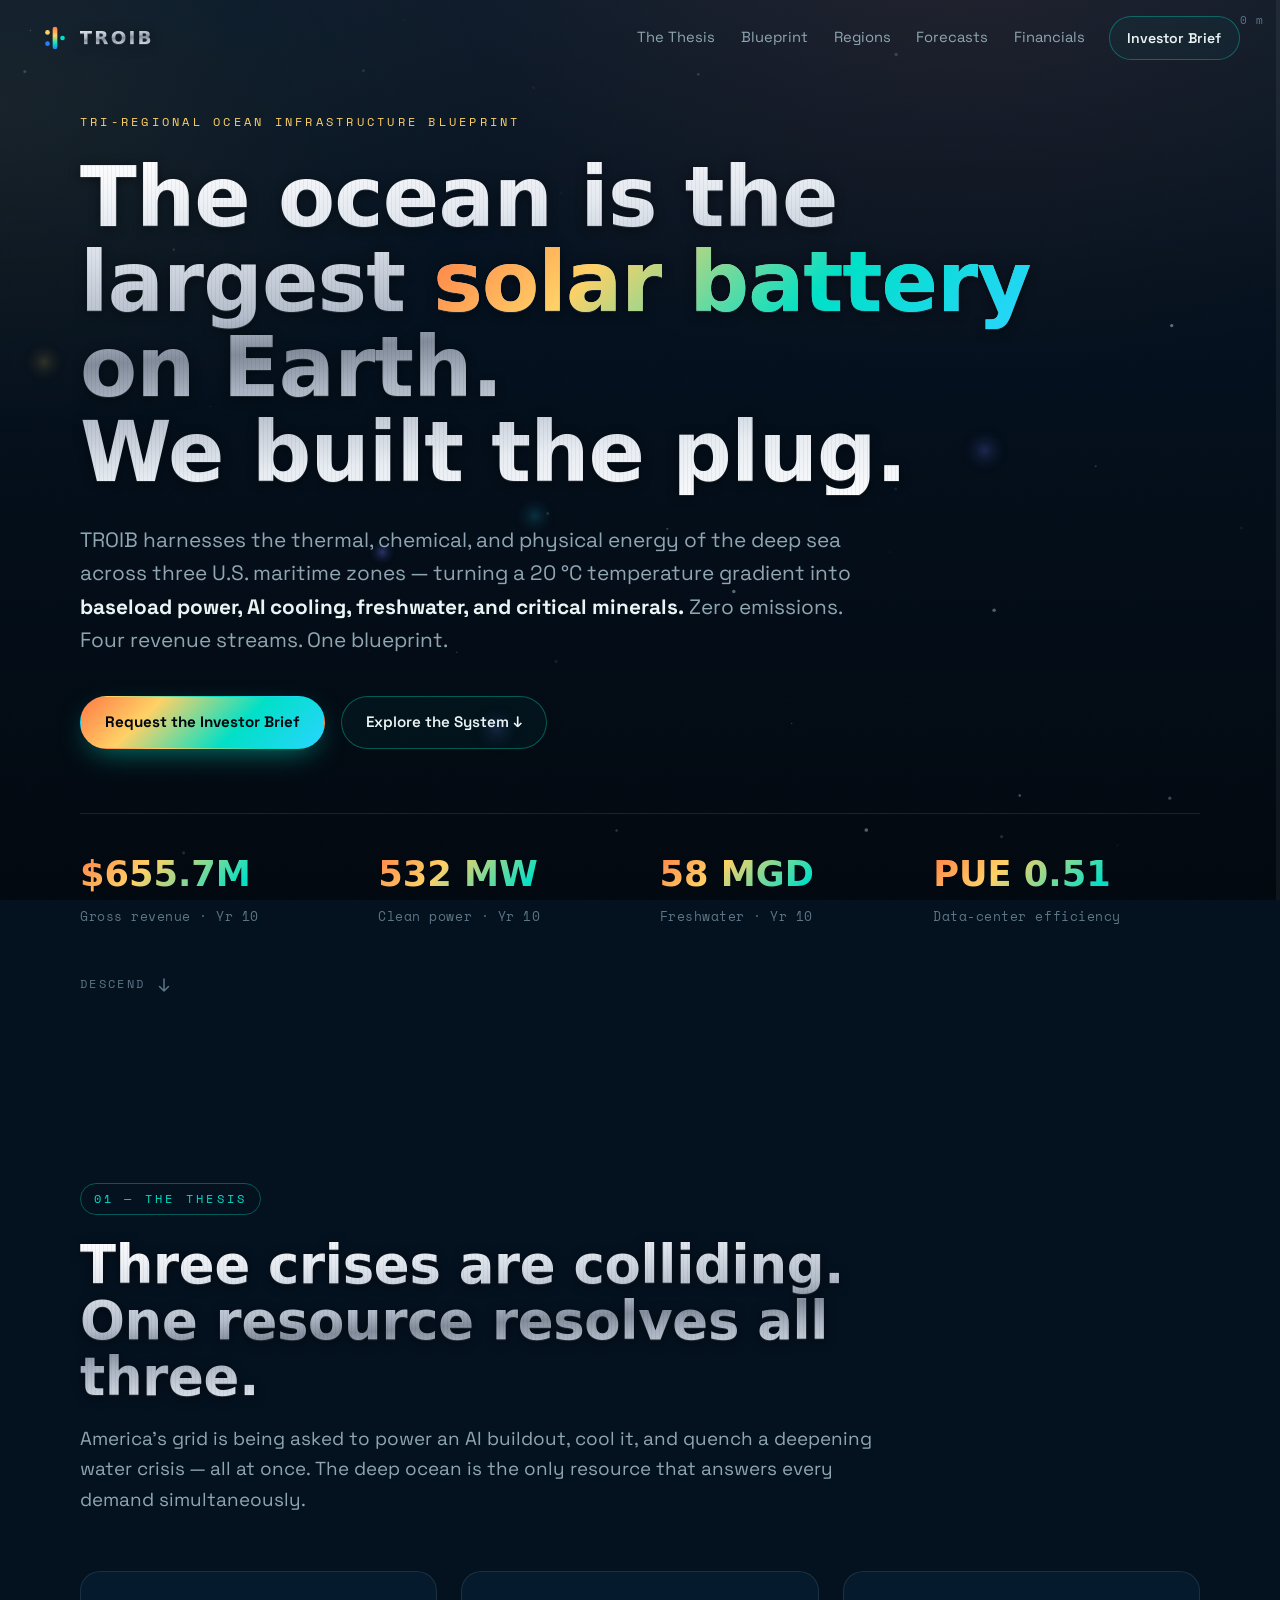
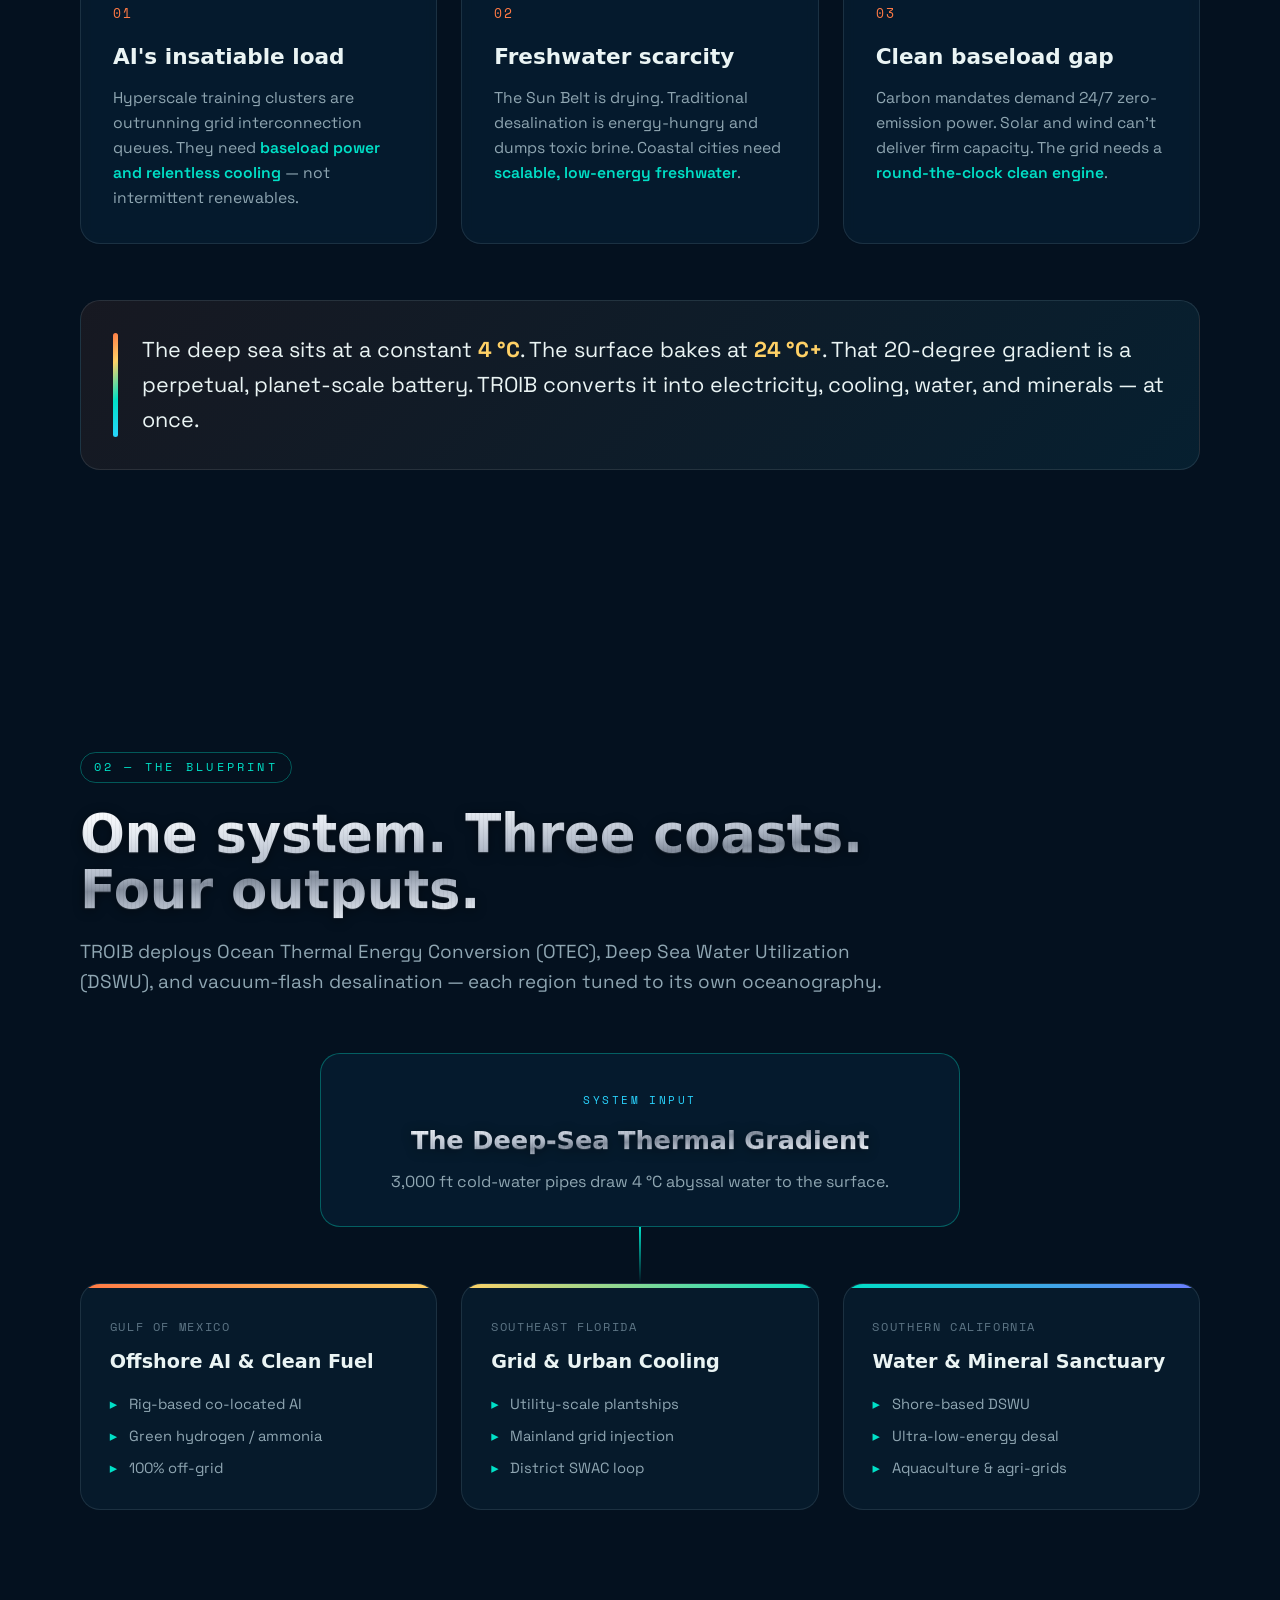
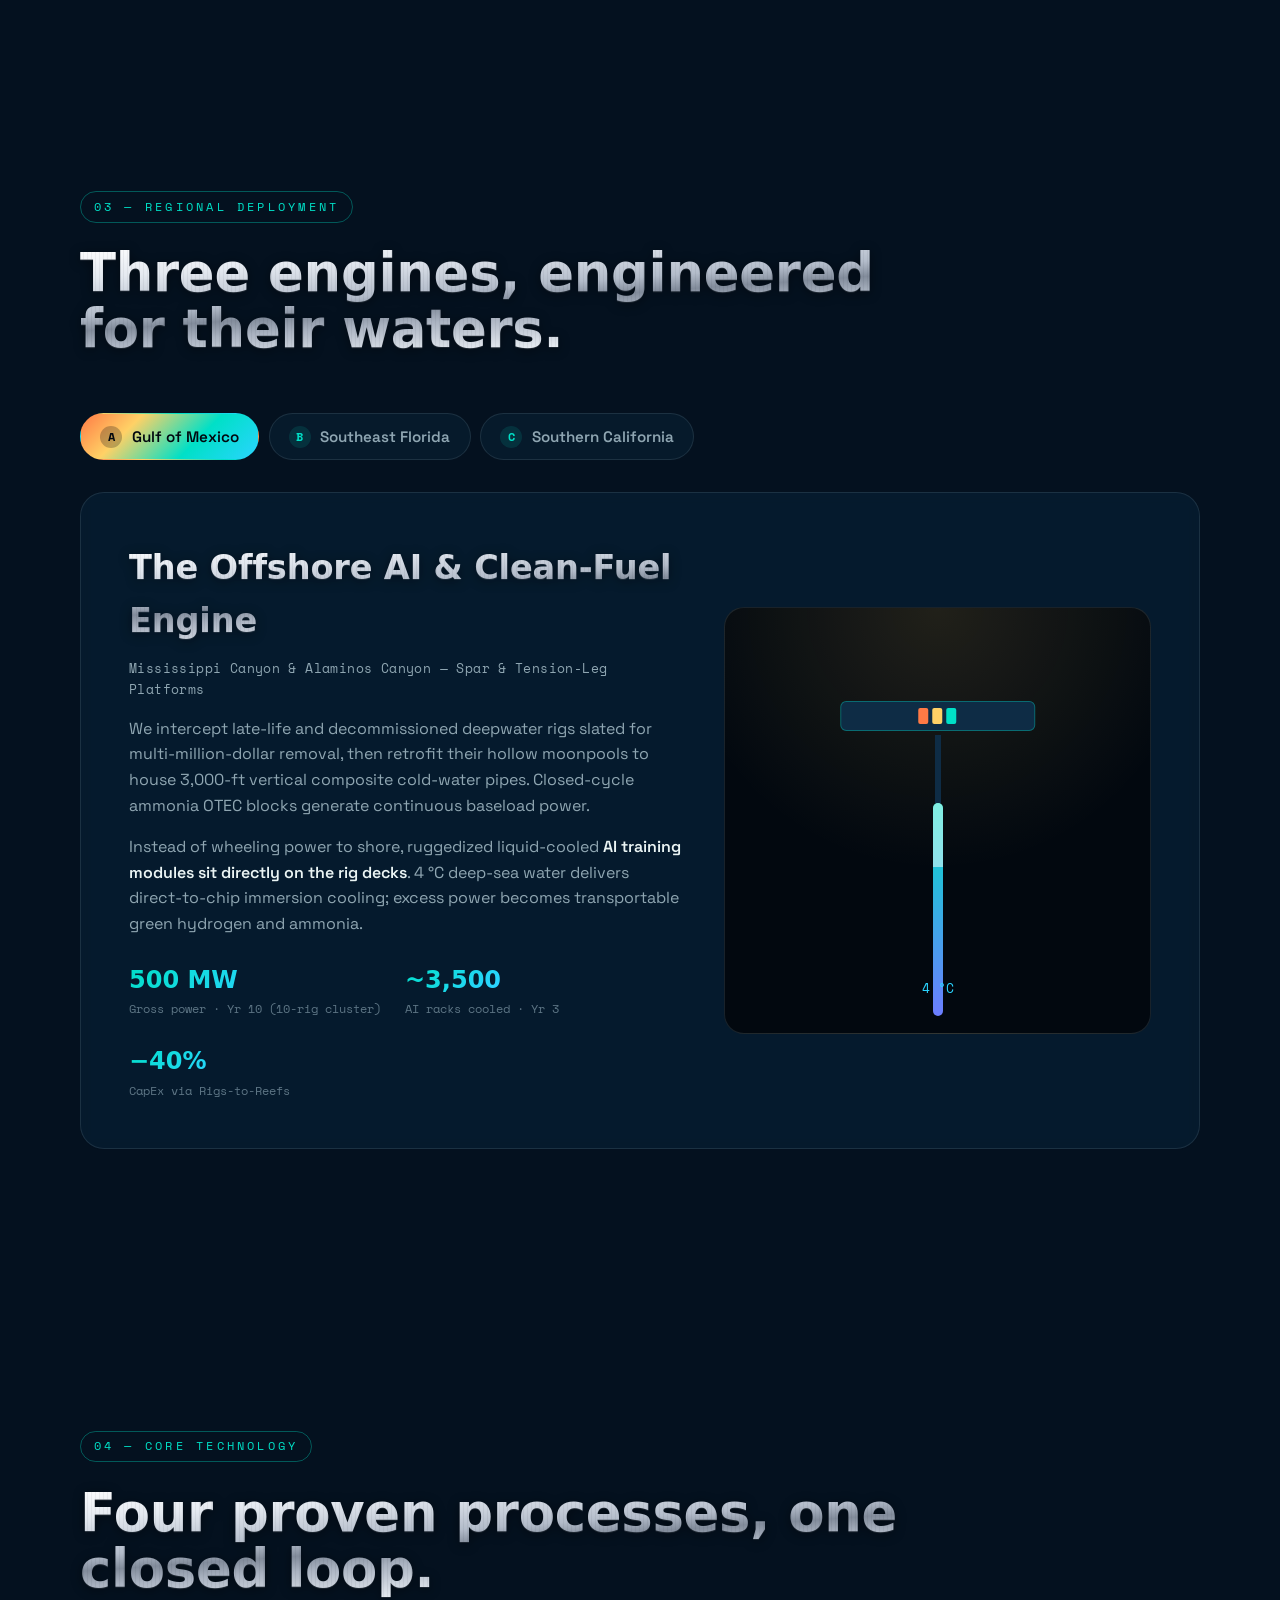
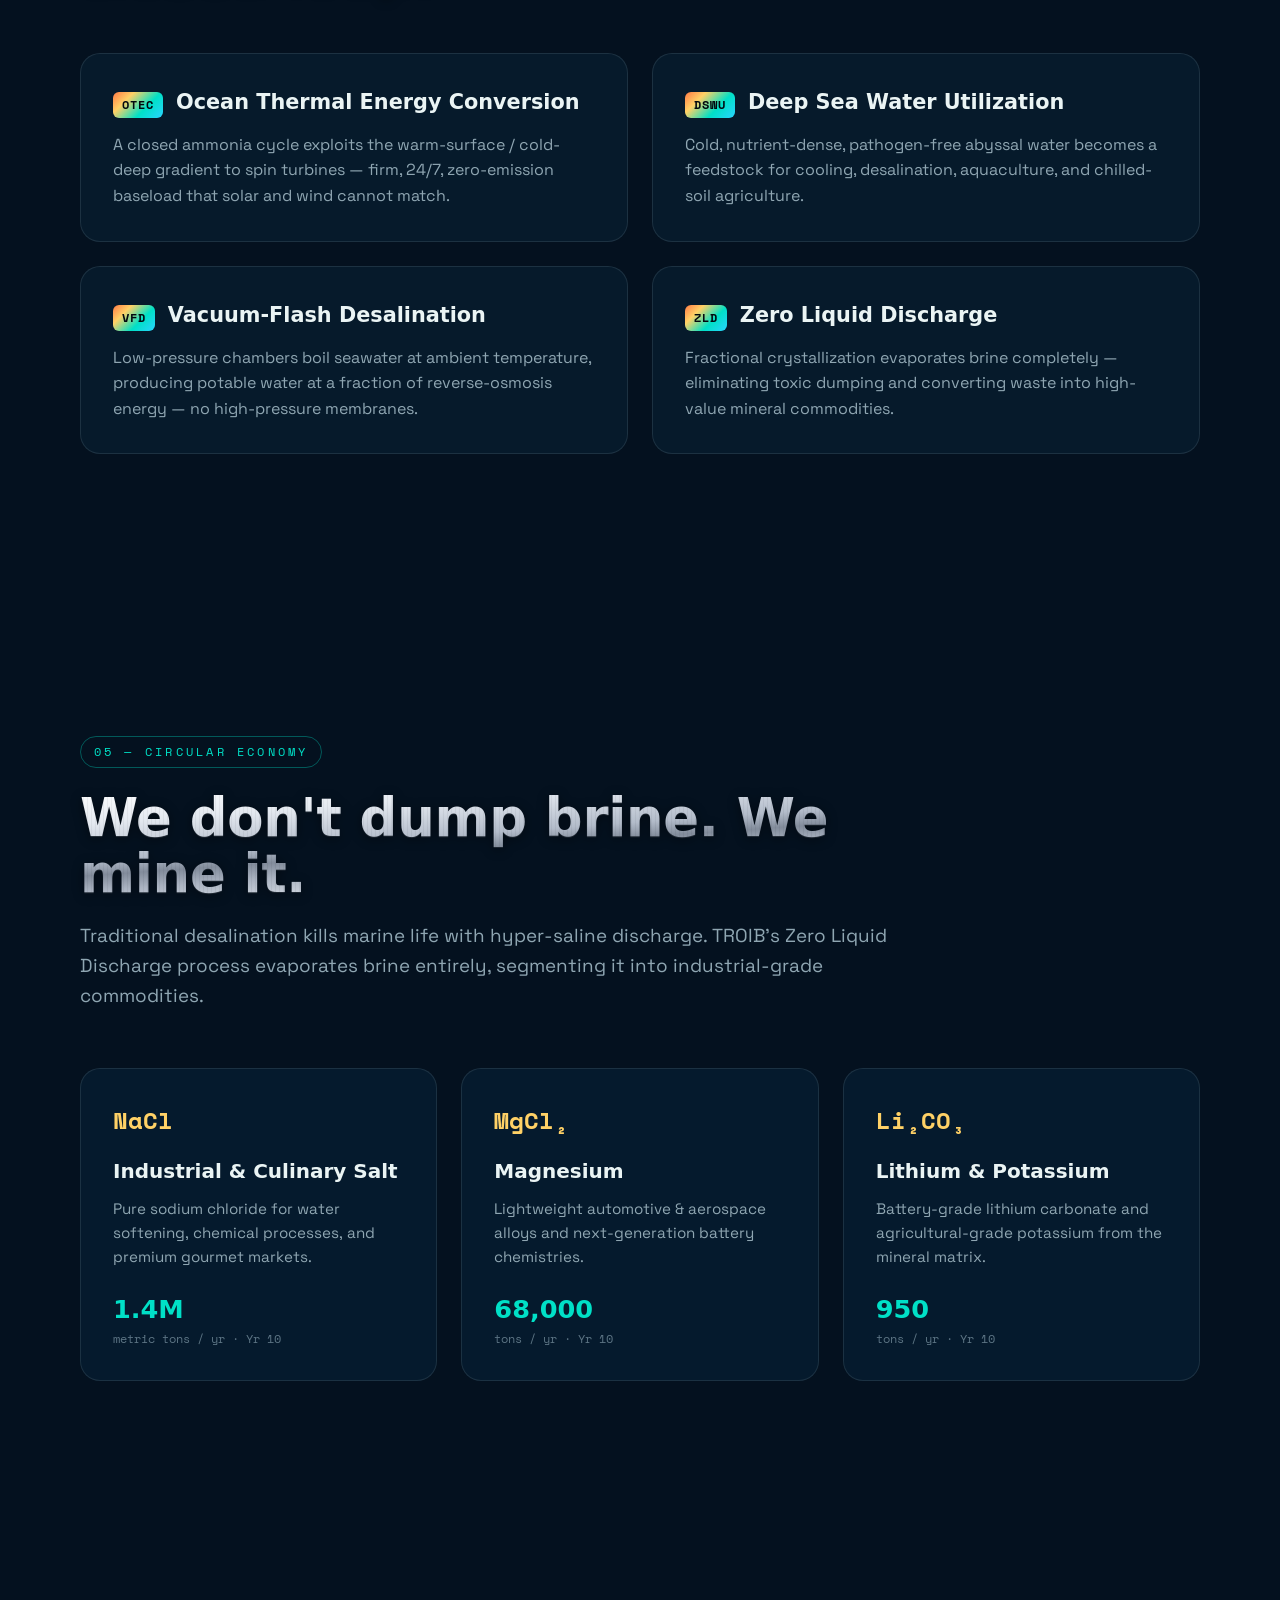
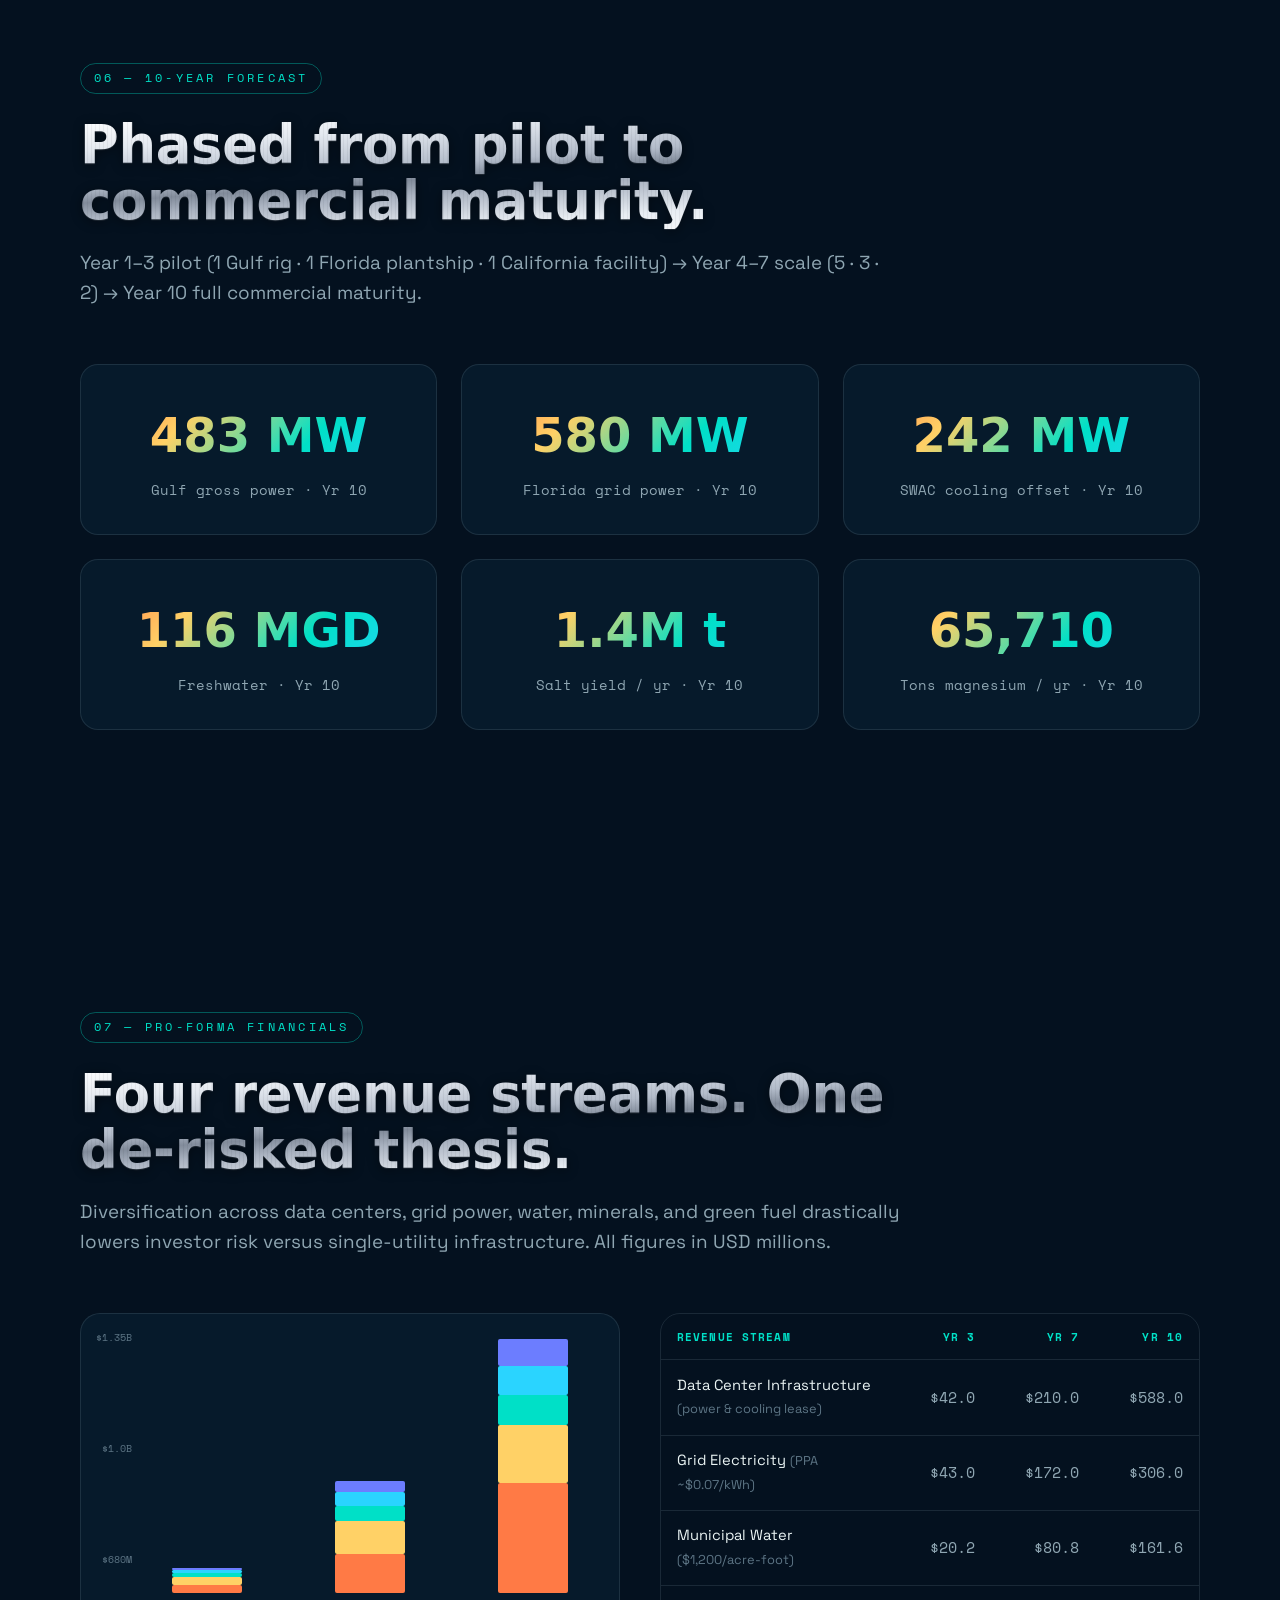
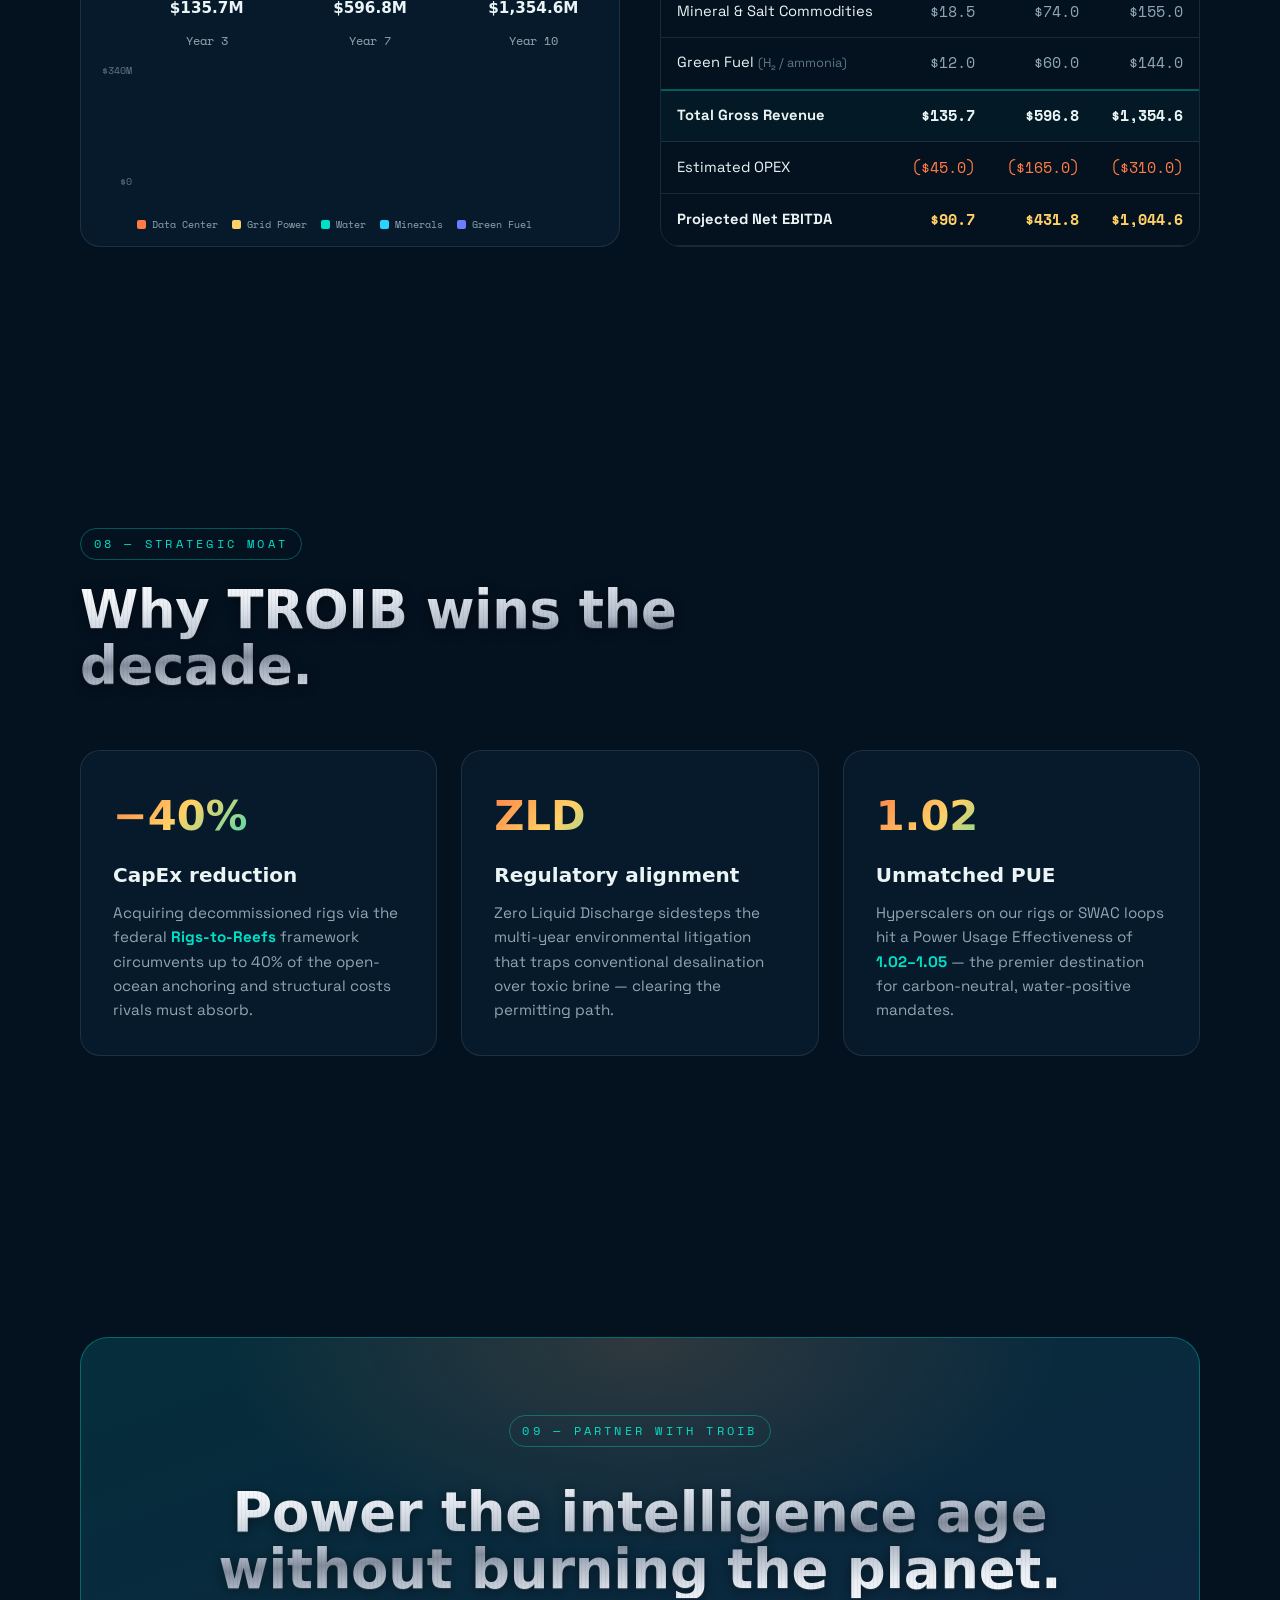
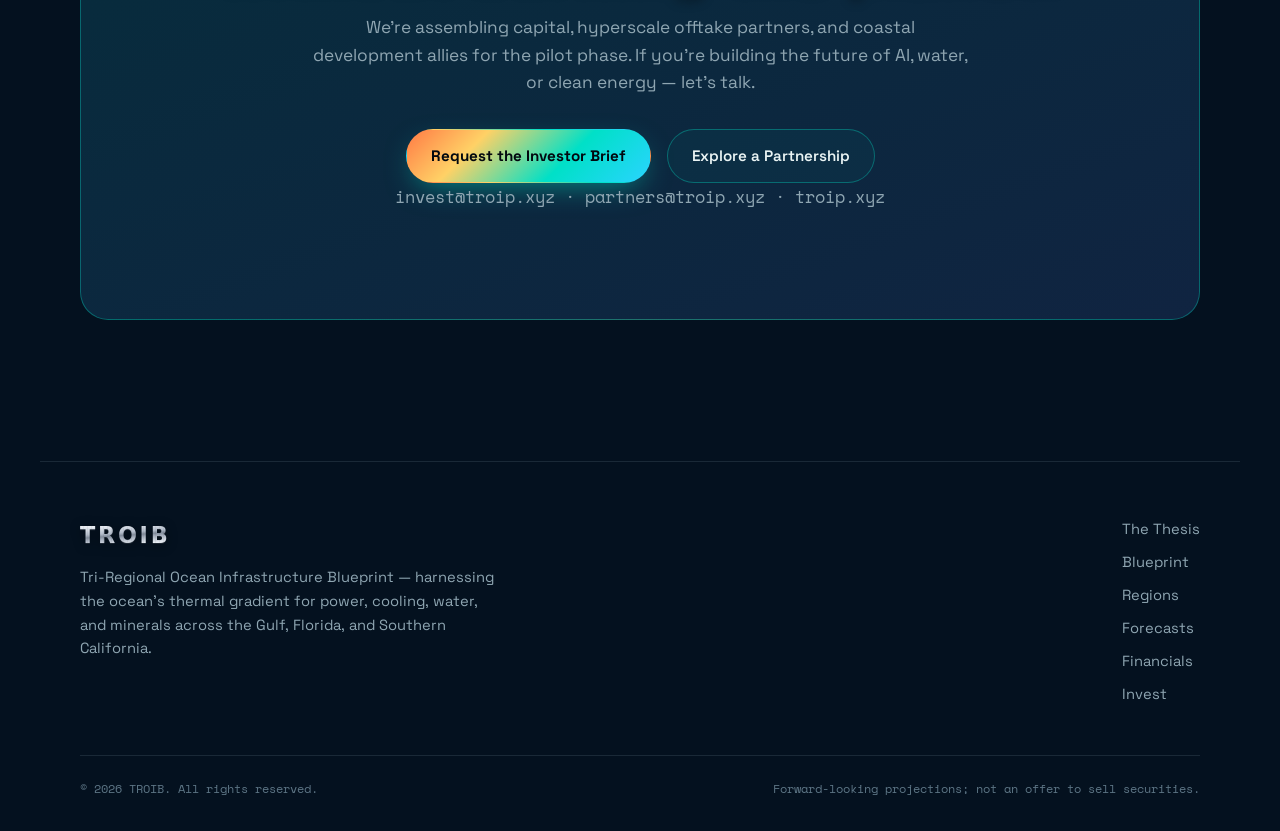
==== commit 6639aec1: "Restyle display type: architectural Archivo Expanded with brushed-silver headings Replace Syne with " ====
--- a/index.html
+++ b/index.html
@@ -17,10 +17,10 @@
   <meta property="og:site_name" content="TROIB" />
   <meta name="twitter:card" content="summary_large_image" />
 
-  <!-- Unique type pairing: Syne (display), Space Grotesk (body), Space Mono (data) -->
+  <!-- Unique type pairing: Archivo Expanded (architectural display), Space Grotesk (body), Space Mono (data) -->
   <link rel="preconnect" href="https://fonts.googleapis.com" />
   <link rel="preconnect" href="https://fonts.gstatic.com" crossorigin />
-  <link href="https://fonts.googleapis.com/css2?family=Syne:wght@600;700;800&family=Space+Grotesk:wght@400;500;600&family=Space+Mono:wght@400;700&display=swap" rel="stylesheet" />
+  <link href="https://fonts.googleapis.com/css2?family=Archivo+Expanded:wght@500;600;700;800&family=Space+Grotesk:wght@400;500;600&family=Space+Mono:wght@400;700&display=swap" rel="stylesheet" />
 
   <link rel="stylesheet" href="assets/css/style.css" />
 </head>
--- a/assets/css/style.css
+++ b/assets/css/style.css
@@ -1,7 +1,8 @@
 /* =========================================================
    TROIB — "The Thermal Gradient" design system
    Palette: abyssal navy · bioluminescent teal · thermal coral · mineral gold
-   Type: Syne (display) · Space Grotesk (body) · Space Mono (data)
+   Type: Archivo Expanded (architectural display) · Space Grotesk (body) · Space Mono (data)
+   Headings: brushed-silver / chrome metallic treatment
    ========================================================= */
 
 :root {
@@ -34,7 +35,7 @@
   --ease: cubic-bezier(.22,.61,.36,1);
   --shadow: 0 24px 60px -24px rgba(0,0,0,.65);
 
-  --font-display: "Syne", system-ui, sans-serif;
+  --font-display: "Archivo Expanded", "Archivo", system-ui, sans-serif;
   --font-body: "Space Grotesk", system-ui, sans-serif;
   --font-mono: "Space Mono", ui-monospace, monospace;
 }
@@ -117,6 +118,32 @@
   -webkit-text-fill-color: transparent; color: transparent;
 }
 
+/* ---------- brushed-silver / chrome display treatment ---------- */
+/* Architectural metal: vertical polished-steel sheen + faint brushed grain */
+.section__title,
+.hero__title,
+.cta h2,
+.nav__name,
+.region-panel h3,
+.flow__source h3 {
+  background-image:
+    repeating-linear-gradient(90deg, rgba(255,255,255,0) 0 3px, rgba(2,8,15,.05) 3px 4px),
+    linear-gradient(176deg,
+      #ffffff 0%,
+      #e4e9f0 20%,
+      #b3bcca 42%,
+      #828c9b 51%,
+      #aab3c1 60%,
+      #e8edf3 80%,
+      #ffffff 100%);
+  -webkit-background-clip: text; background-clip: text;
+  -webkit-text-fill-color: transparent; color: transparent;
+  filter: drop-shadow(0 1px 0 rgba(255,255,255,.10)) drop-shadow(0 2px 6px rgba(0,0,0,.45));
+  letter-spacing: -.005em;
+}
+/* keep the thermal accent word readable as a colored highlight inside metallic headings */
+.hero__title .grad-text { filter: none; }
+
 /* ---------- buttons ---------- */
 .btn {
   display: inline-flex; align-items: center; gap: .5rem; cursor: pointer;
@@ -178,8 +205,8 @@
 }
 .hero__title {
   font-family: var(--font-display); font-weight: 800;
-  font-size: clamp(2.6rem, 7.5vw, 5.8rem); line-height: .98; letter-spacing: -.03em;
-  max-width: 16ch;
+  font-size: clamp(2.4rem, 6.8vw, 5.2rem); line-height: 1.02; letter-spacing: -.01em;
+  max-width: 18ch;
 }
 .hero__sub {
   margin-top: 1.8rem; max-width: 60ch; color: var(--muted);
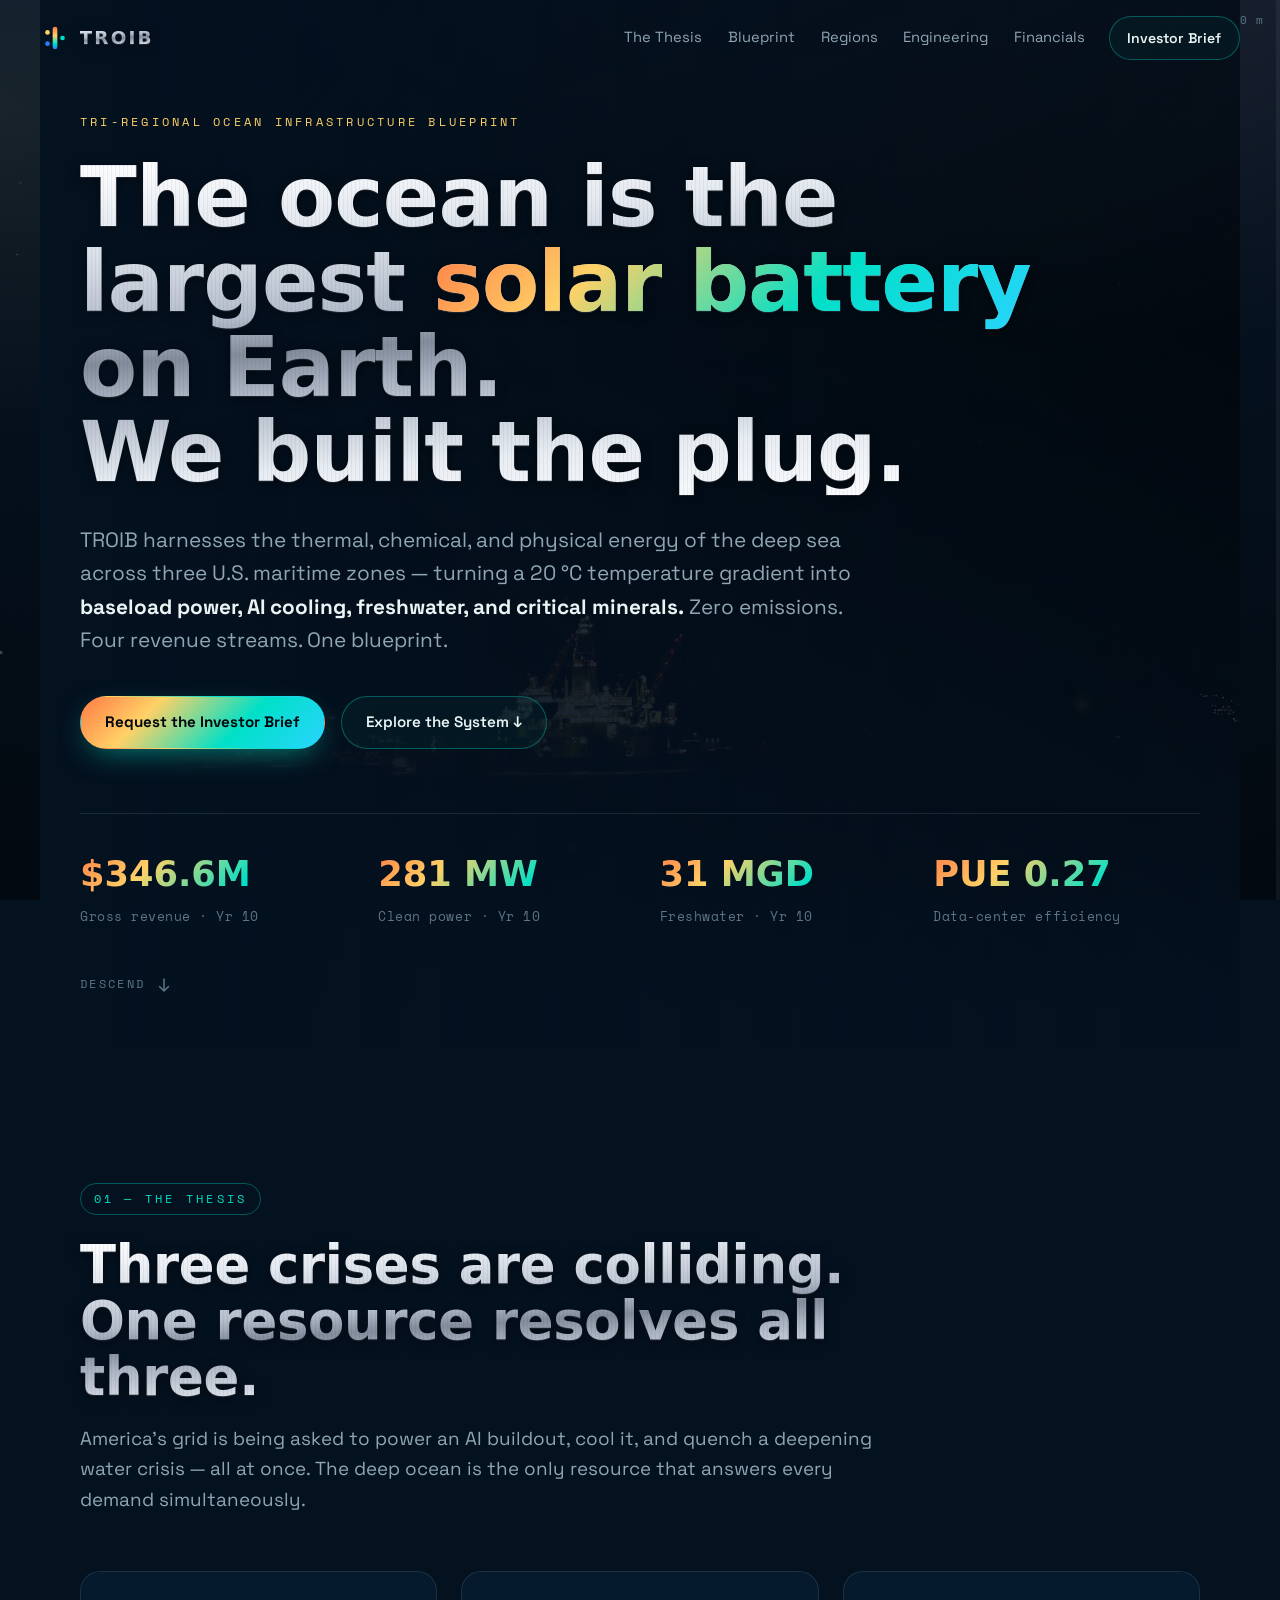
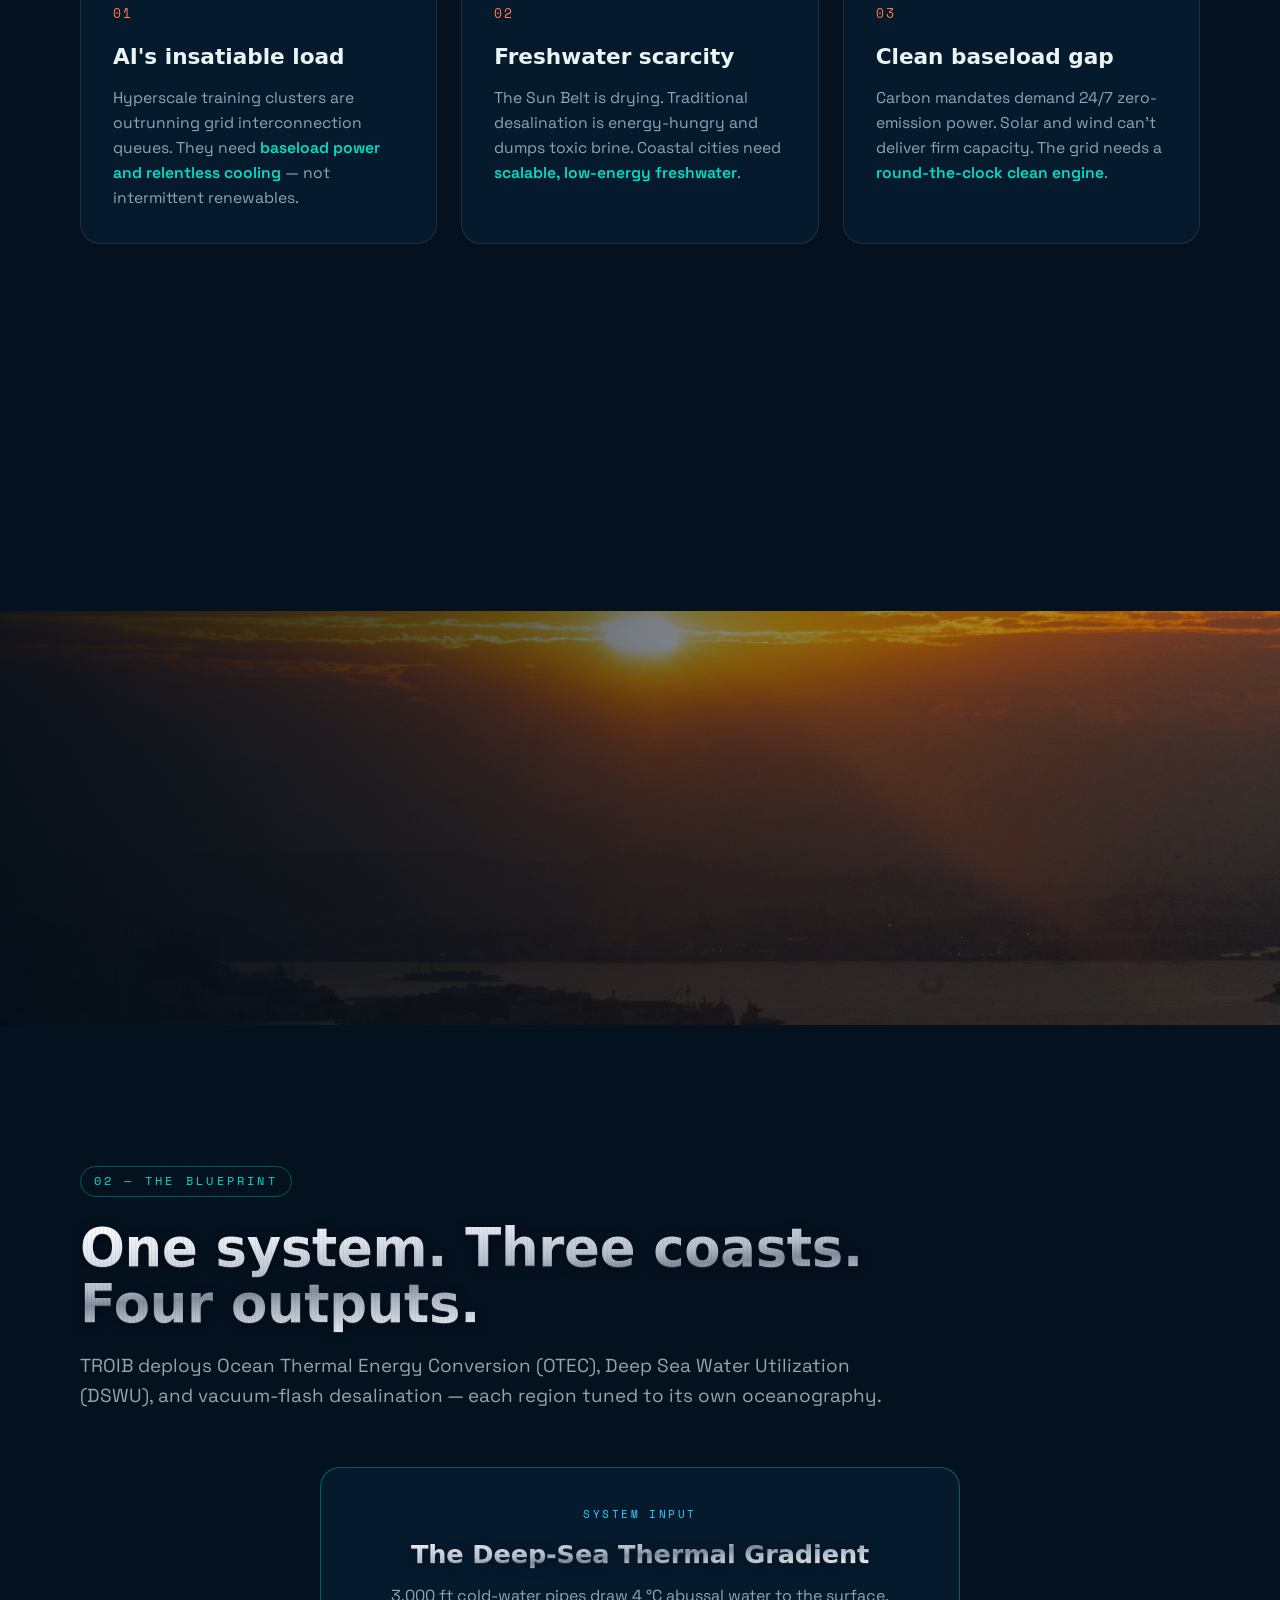
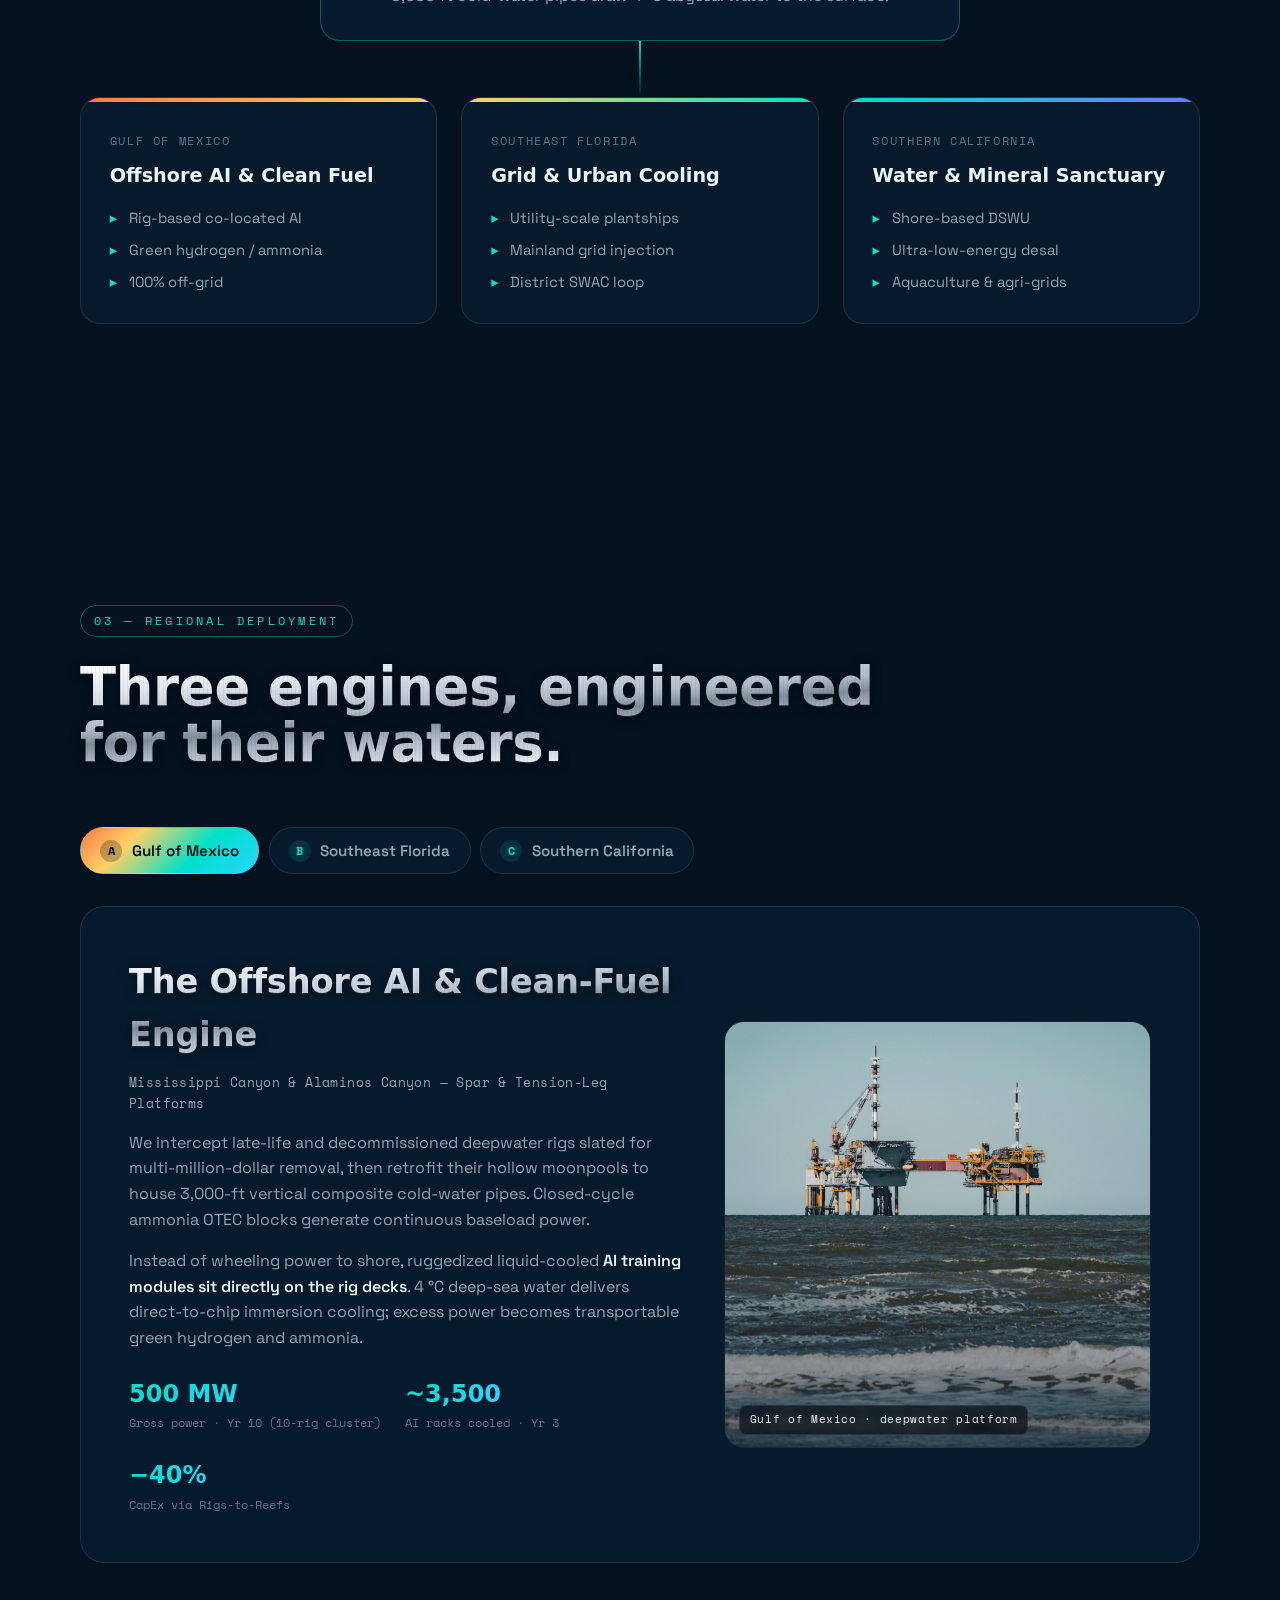
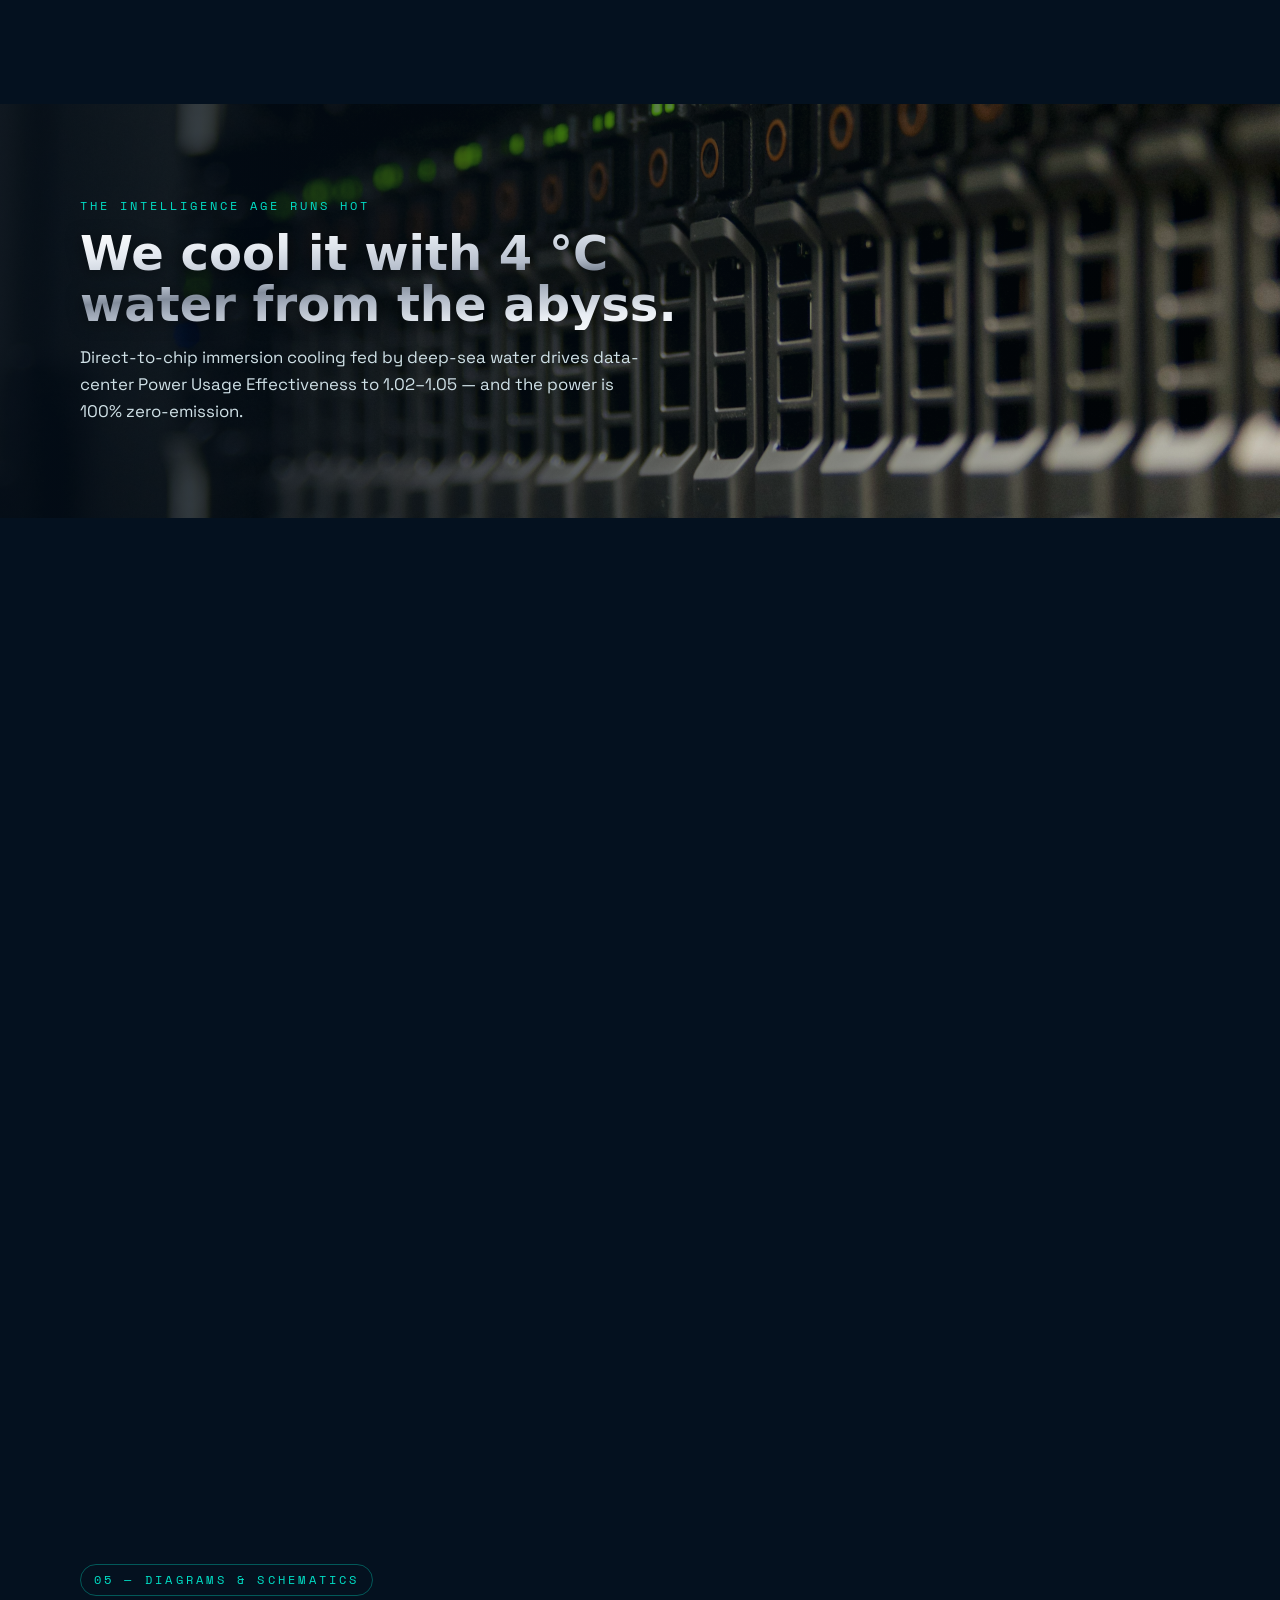
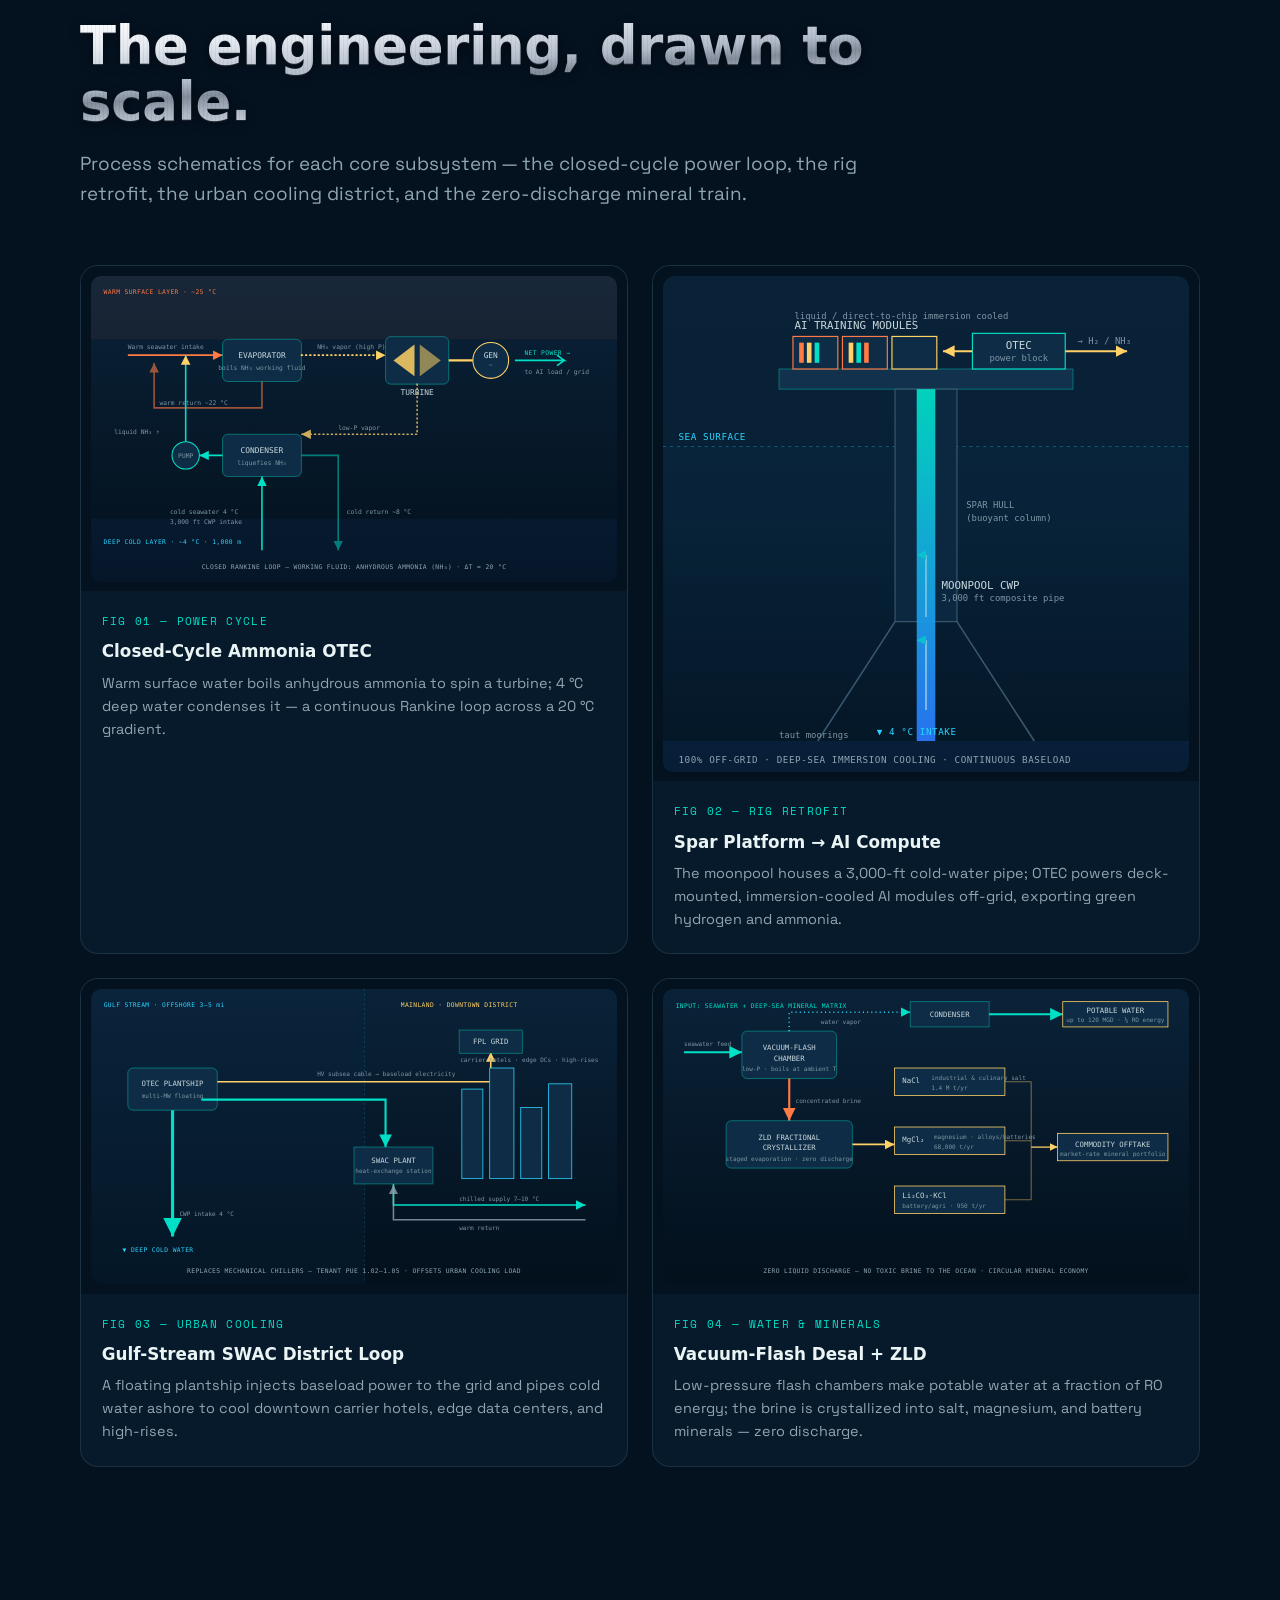
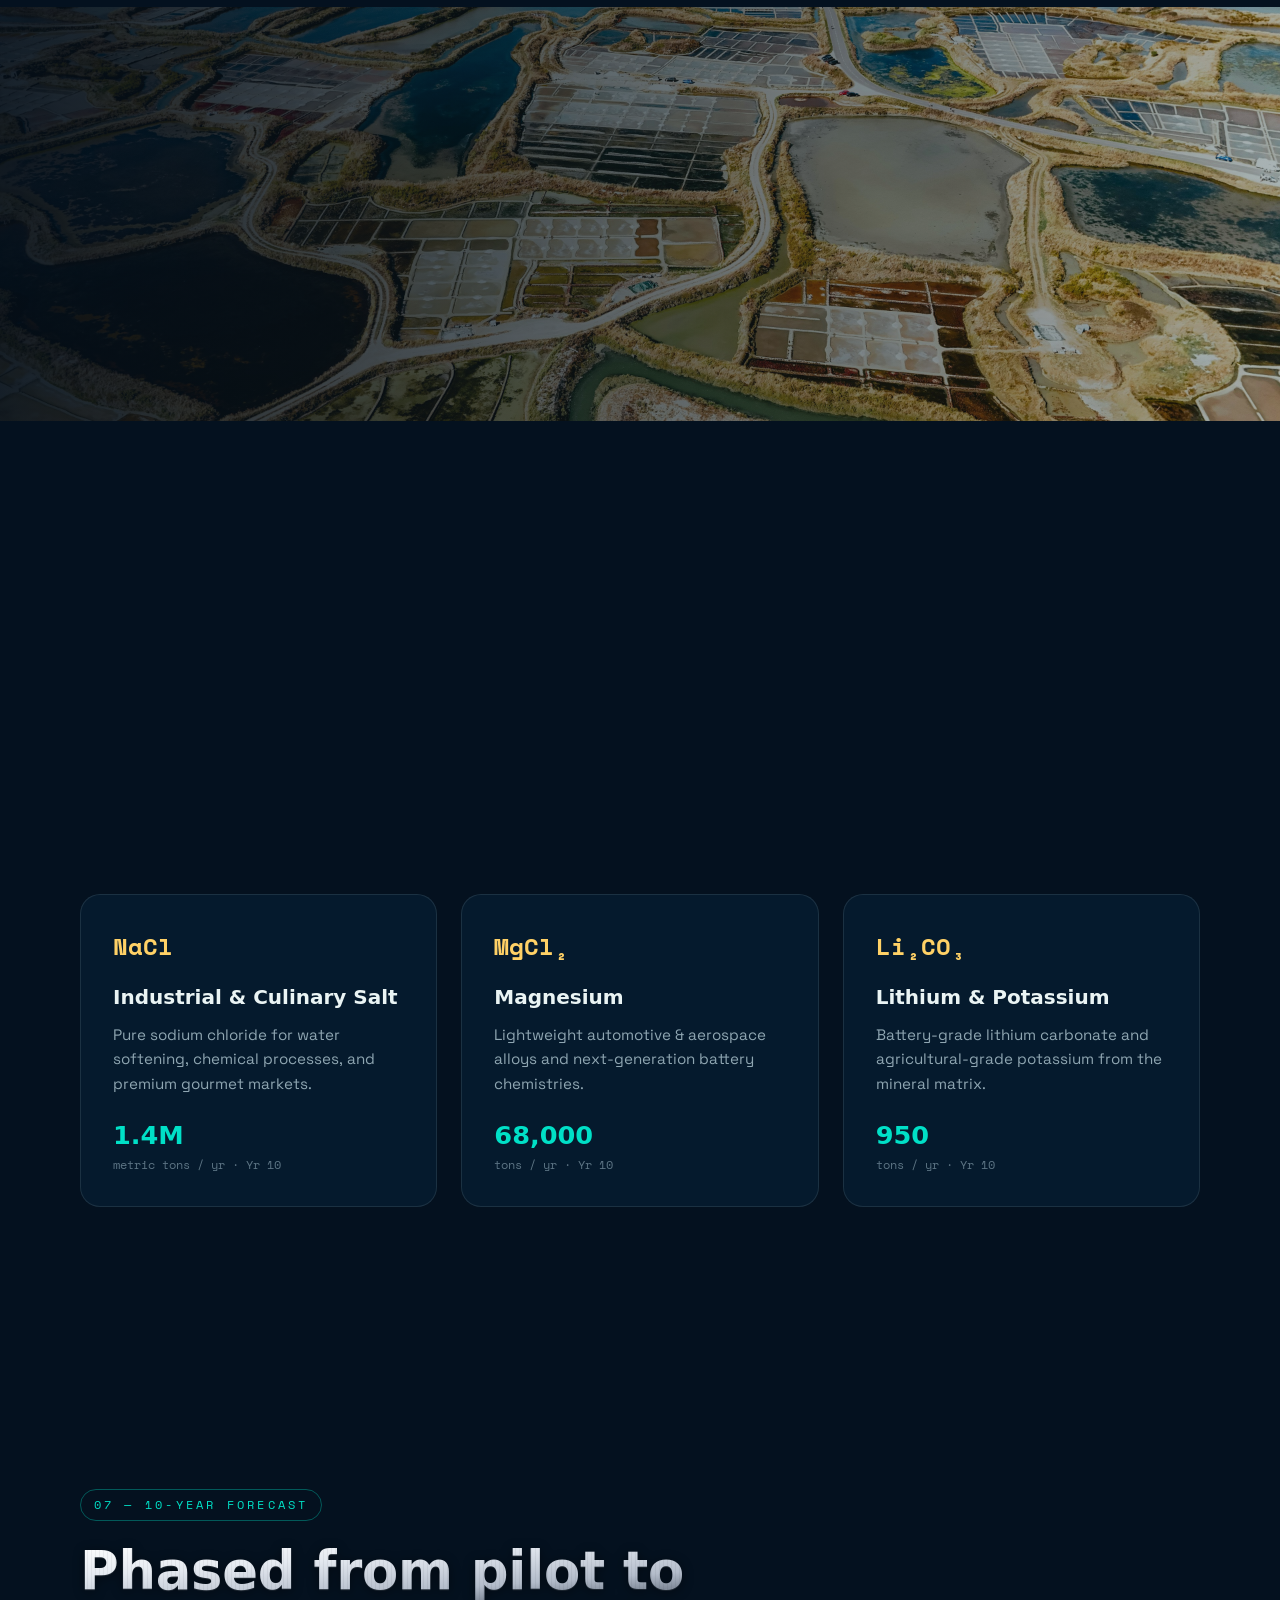
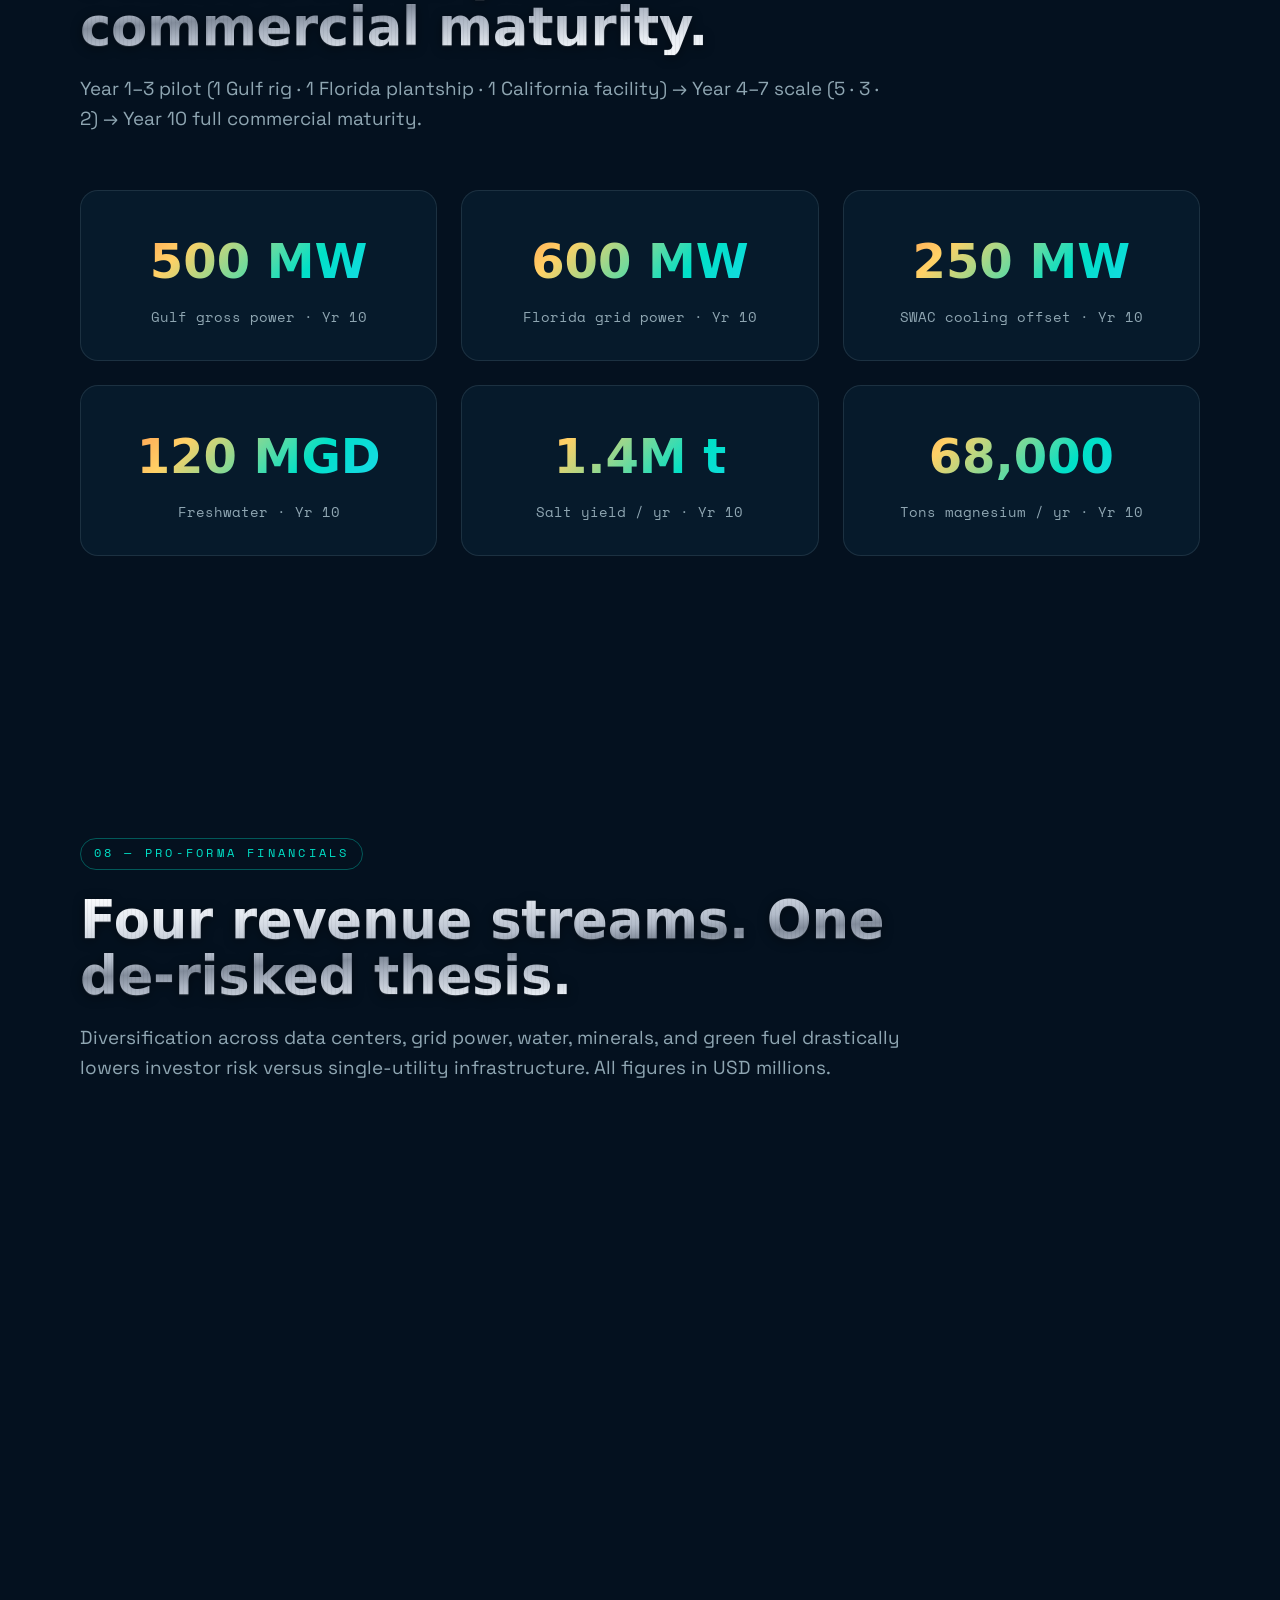
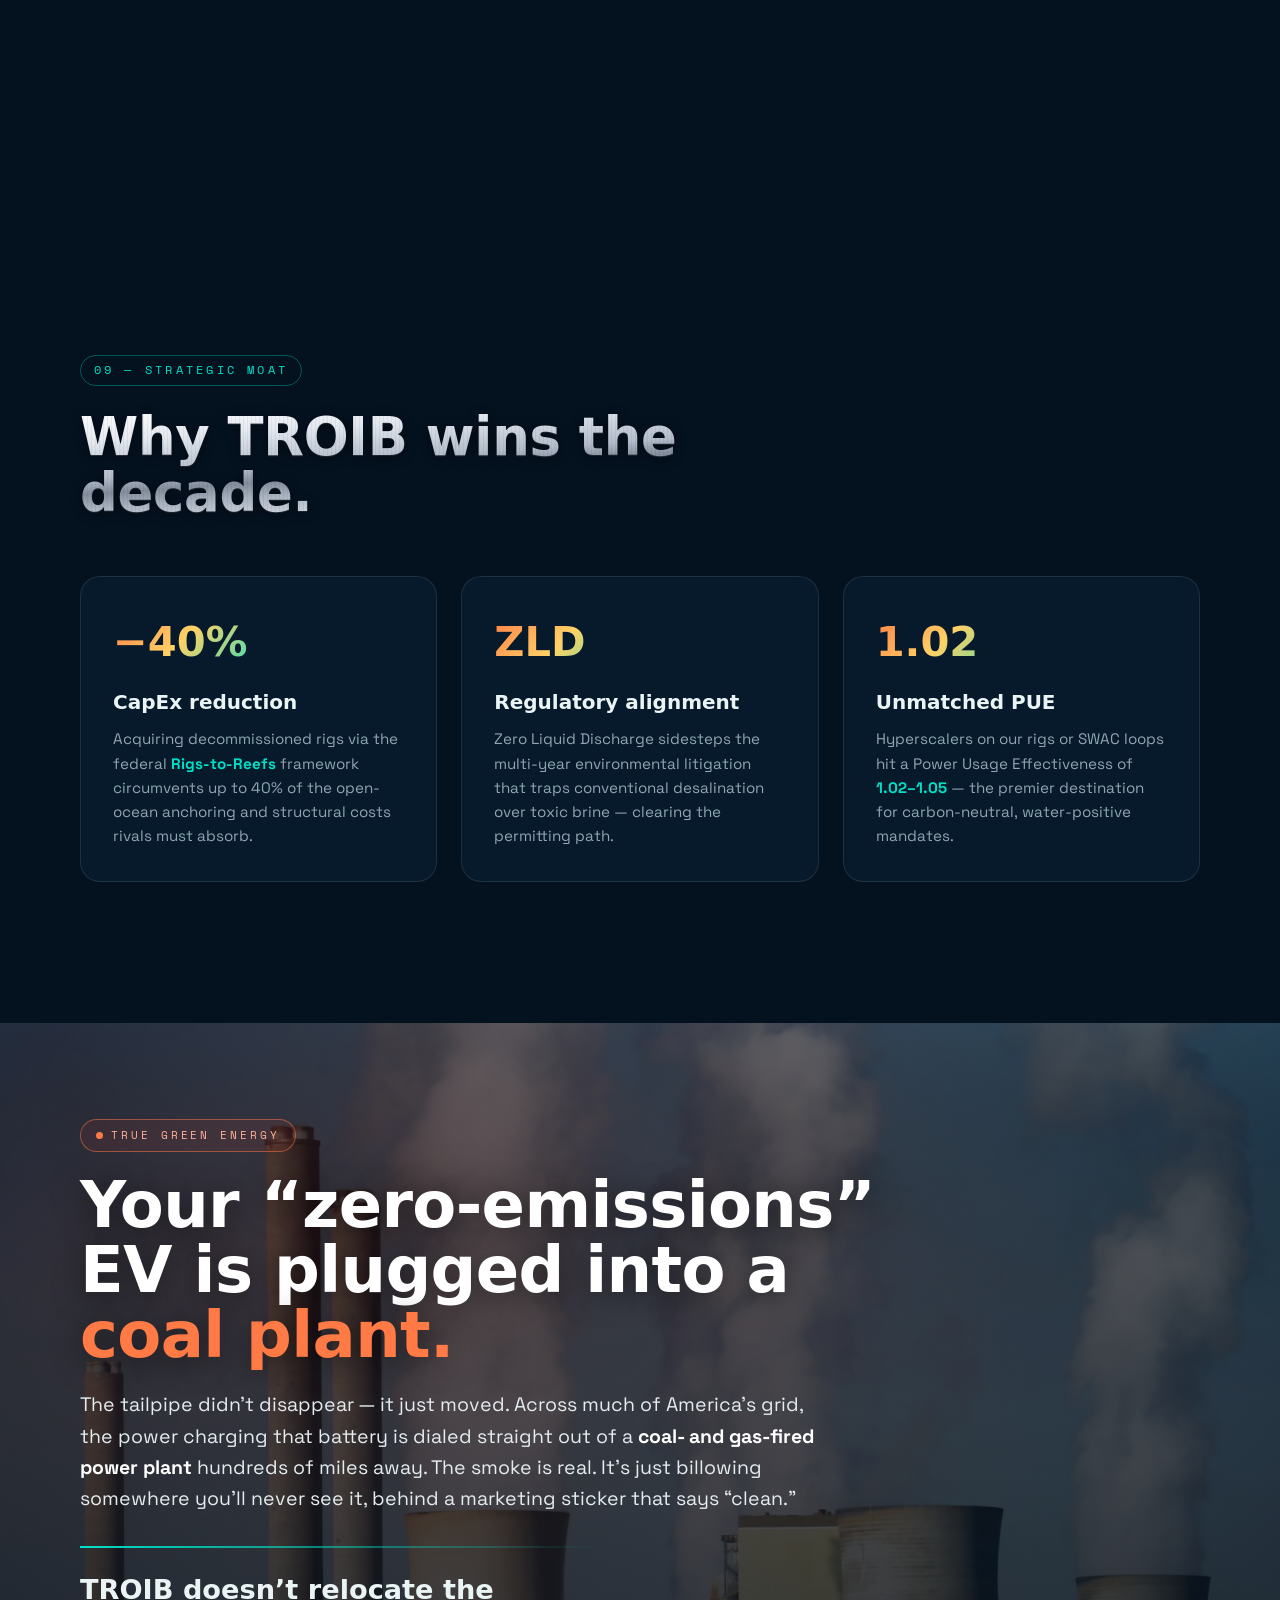
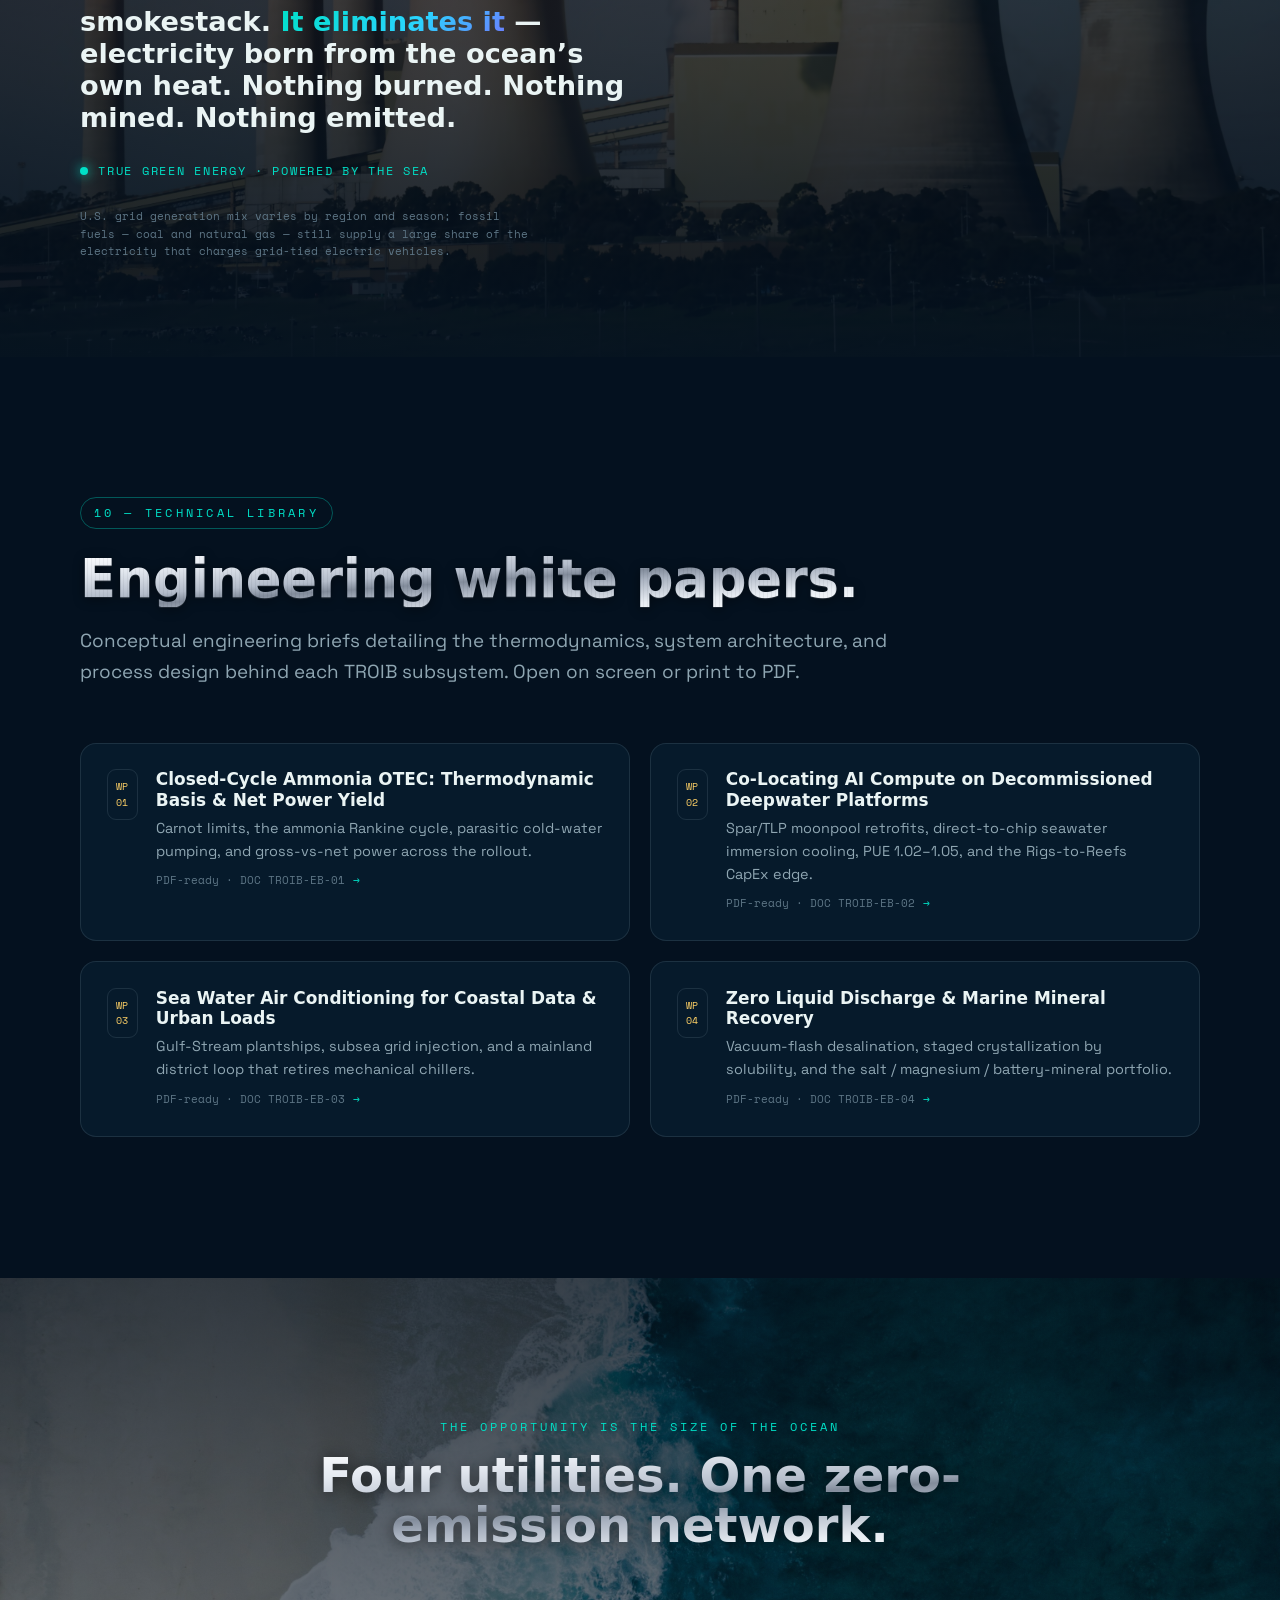
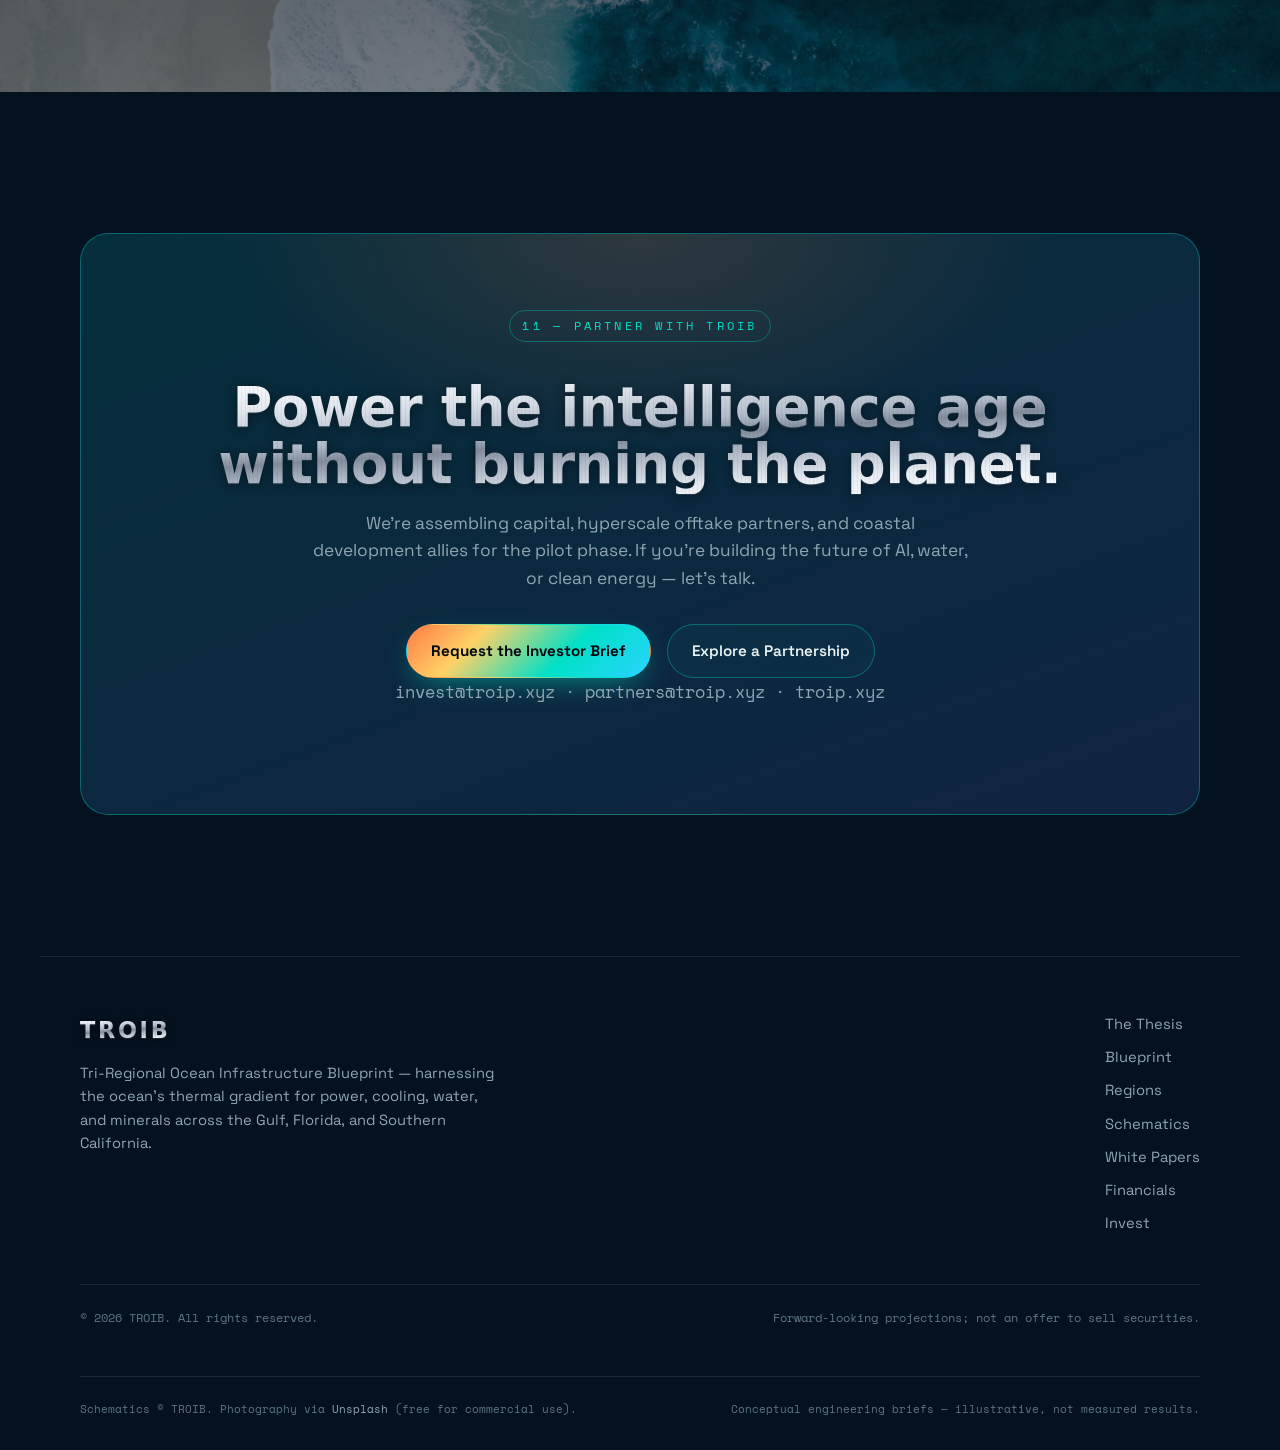
==== commit 6955315a: "Add 4K photography, engineering schematics, white papers & 'True Green Energy' ad - Real 4K imagery " ====
--- a/index.html
+++ b/index.html
@@ -54,7 +54,7 @@
       <a href="#crisis">The Thesis</a>
       <a href="#blueprint">Blueprint</a>
       <a href="#regions">Regions</a>
-      <a href="#forecast">Forecasts</a>
+      <a href="#schematics">Engineering</a>
       <a href="#financials">Financials</a>
     </nav>
     <a href="#invest" class="btn btn--ghost nav__cta">Investor Brief</a>
@@ -64,6 +64,9 @@
   <main id="top">
     <!-- ============ HERO ============ -->
     <section class="hero" id="hero">
+      <div class="hero__bg" aria-hidden="true">
+        <img src="assets/img/hero-rig-night.jpg" alt="" fetchpriority="high" width="3840" height="2560" />
+      </div>
       <div class="hero__inner">
         <p class="eyebrow reveal">Tri-Regional Ocean Infrastructure Blueprint</p>
         <h1 class="hero__title reveal">
@@ -124,6 +127,16 @@
         <div class="thesis-bridge__line"></div>
         <p>The deep sea sits at a constant <strong>4&nbsp;°C</strong>. The surface bakes at <strong>24&nbsp;°C+</strong>.
           That 20-degree gradient is a perpetual, planet-scale battery. TROIB converts it into electricity, cooling, water, and minerals — at once.</p>
+      </div>
+    </section>
+
+    <!-- image band -->
+    <section class="imgband" aria-label="A planet-scale battery">
+      <img src="assets/img/sunset-rig.jpg" alt="Offshore platform silhouetted against a dramatic ocean sunset" loading="lazy" />
+      <div class="imgband__inner reveal">
+        <p class="imgband__kicker">A planet-scale battery</p>
+        <h2 class="imgband__title">Every sunrise recharges 20&nbsp;°C of stored energy across the sea.</h2>
+        <p class="imgband__sub">The surface soaks up solar heat; the abyss stays near freezing. TROIB stands in that gap and converts it — continuously, with zero fuel.</p>
       </div>
     </section>
 
@@ -212,14 +225,10 @@
               <div><b>−40%</b><span>CapEx via Rigs-to-Reefs</span></div>
             </div>
           </div>
-          <div class="region-panel__art region-art--gulf" aria-hidden="true">
-            <div class="rig">
-              <div class="rig__deck"><span class="rig__server"></span><span class="rig__server"></span><span class="rig__server"></span></div>
-              <div class="rig__leg"></div>
-              <div class="rig__pipe"><span></span></div>
-              <div class="rig__cold">4&nbsp;°C</div>
-            </div>
-          </div>
+          <figure class="region-panel__art">
+            <img src="assets/img/gulf-platform.jpg" alt="Offshore production platform standing over the Gulf of Mexico" loading="lazy" width="3840" height="2560" />
+            <span class="art-tag">Gulf of Mexico · deepwater platform</span>
+          </figure>
         </article>
 
         <!-- FLORIDA -->
@@ -239,13 +248,10 @@
               <div><b>PUE 1.02</b><span>For SWAC-connected tenants</span></div>
             </div>
           </div>
-          <div class="region-panel__art region-art--florida" aria-hidden="true">
-            <div class="city">
-              <span class="city__tower"></span><span class="city__tower"></span>
-              <span class="city__tower"></span><span class="city__tower"></span>
-              <div class="city__loop"></div>
-            </div>
-          </div>
+          <figure class="region-panel__art">
+            <img src="assets/img/miami-skyline.jpg" alt="Downtown Miami skyline lit at night across the water" loading="lazy" width="3840" height="2560" />
+            <span class="art-tag">Miami · downtown SWAC district</span>
+          </figure>
         </article>
 
         <!-- CALI -->
@@ -265,13 +271,21 @@
               <div><b>120 MGD</b><span>Freshwater across nodes · Yr 10</span></div>
             </div>
           </div>
-          <div class="region-panel__art region-art--cali" aria-hidden="true">
-            <div class="canyon">
-              <div class="canyon__drop"><span></span><span></span><span></span></div>
-              <div class="canyon__crystal"></div>
-            </div>
-          </div>
-        </article>
+          <figure class="region-panel__art">
+            <img src="assets/img/socal-coast.jpg" alt="Aerial view of the La Jolla and San Diego coastline in Southern California" loading="lazy" width="3840" height="2561" />
+            <span class="art-tag">La Jolla · submarine canyon coast</span>
+          </figure>
+        </article>
+      </div>
+    </section>
+
+    <!-- image band: data center -->
+    <section class="imgband" aria-label="Deep-sea cooling">
+      <img src="assets/img/datacenter.jpg" alt="Rows of data-center server bays with green status lights" loading="lazy" />
+      <div class="imgband__inner reveal">
+        <p class="imgband__kicker">The intelligence age runs hot</p>
+        <h2 class="imgband__title">We cool it with 4&nbsp;°C water from the abyss.</h2>
+        <p class="imgband__sub">Direct-to-chip immersion cooling fed by deep-sea water drives data-center Power Usage Effectiveness to 1.02–1.05 — and the power is 100% zero-emission.</p>
       </div>
     </section>
 
@@ -305,10 +319,64 @@
       </div>
     </section>
 
+    <!-- ============ SCHEMATICS ============ -->
+    <section class="section" id="schematics">
+      <div class="section__head reveal">
+        <span class="kicker">05 — Diagrams &amp; Schematics</span>
+        <h2 class="section__title">The engineering, drawn to scale.</h2>
+        <p class="section__lead">Process schematics for each core subsystem — the closed-cycle power loop, the rig
+          retrofit, the urban cooling district, and the zero-discharge mineral train.</p>
+      </div>
+      <div class="schem-grid">
+        <figure class="figure reveal">
+          <div class="figure__media"><img src="assets/diagrams/otec-cycle.svg" alt="Closed-cycle ammonia OTEC schematic showing evaporator, turbine-generator, condenser and the cold-water loop" loading="lazy" /></div>
+          <figcaption>
+            <span class="figure__tag">FIG 01 — POWER CYCLE</span>
+            <h3>Closed-Cycle Ammonia OTEC</h3>
+            <p>Warm surface water boils anhydrous ammonia to spin a turbine; 4&nbsp;°C deep water condenses it — a continuous Rankine loop across a 20&nbsp;°C gradient.</p>
+          </figcaption>
+        </figure>
+        <figure class="figure reveal">
+          <div class="figure__media"><img src="assets/diagrams/rig-retrofit.svg" alt="Cross-section of a Spar platform retrofit with AI modules on deck and a 3,000 foot cold-water pipe in the moonpool" loading="lazy" /></div>
+          <figcaption>
+            <span class="figure__tag">FIG 02 — RIG RETROFIT</span>
+            <h3>Spar Platform → AI Compute</h3>
+            <p>The moonpool houses a 3,000-ft cold-water pipe; OTEC powers deck-mounted, immersion-cooled AI modules off-grid, exporting green hydrogen and ammonia.</p>
+          </figcaption>
+        </figure>
+        <figure class="figure reveal">
+          <div class="figure__media"><img src="assets/diagrams/swac-loop.svg" alt="Florida SWAC schematic: offshore plantship feeds the grid and a mainland district cooling loop" loading="lazy" /></div>
+          <figcaption>
+            <span class="figure__tag">FIG 03 — URBAN COOLING</span>
+            <h3>Gulf-Stream SWAC District Loop</h3>
+            <p>A floating plantship injects baseload power to the grid and pipes cold water ashore to cool downtown carrier hotels, edge data centers, and high-rises.</p>
+          </figcaption>
+        </figure>
+        <figure class="figure reveal">
+          <div class="figure__media"><img src="assets/diagrams/zld-train.svg" alt="Vacuum-flash desalination and zero liquid discharge crystallization schematic" loading="lazy" /></div>
+          <figcaption>
+            <span class="figure__tag">FIG 04 — WATER &amp; MINERALS</span>
+            <h3>Vacuum-Flash Desal + ZLD</h3>
+            <p>Low-pressure flash chambers make potable water at a fraction of RO energy; the brine is crystallized into salt, magnesium, and battery minerals — zero discharge.</p>
+          </figcaption>
+        </figure>
+      </div>
+    </section>
+
+    <!-- image band: salt ponds -->
+    <section class="imgband" aria-label="Circular mineral economy">
+      <img src="assets/img/salt-ponds.jpg" alt="Aerial view of colorful coastal salt-evaporation ponds" loading="lazy" />
+      <div class="imgband__inner reveal">
+        <p class="imgband__kicker">Zero liquid discharge</p>
+        <h2 class="imgband__title">The brine others dump, we crystallize into commodities.</h2>
+        <p class="imgband__sub">Fractional crystallization turns waste brine into salt, magnesium, lithium and potassium — eliminating toxic discharge and opening a fourth revenue stream.</p>
+      </div>
+    </section>
+
     <!-- ============ CIRCULAR ECONOMY ============ -->
     <section class="section section--mineral" id="mineral">
       <div class="section__head reveal">
-        <span class="kicker">05 — Circular Economy</span>
+        <span class="kicker">06 — Circular Economy</span>
         <h2 class="section__title">We don't dump brine. We mine it.</h2>
         <p class="section__lead">Traditional desalination kills marine life with hyper-saline discharge.
           TROIB's Zero Liquid Discharge process evaporates brine entirely, segmenting it into
@@ -339,7 +407,7 @@
     <!-- ============ FORECASTS ============ -->
     <section class="section" id="forecast">
       <div class="section__head reveal">
-        <span class="kicker">06 — 10-Year Forecast</span>
+        <span class="kicker">07 — 10-Year Forecast</span>
         <h2 class="section__title">Phased from pilot to commercial maturity.</h2>
         <p class="section__lead">Year 1–3 pilot (1 Gulf rig · 1 Florida plantship · 1 California facility) →
           Year 4–7 scale (5 · 3 · 2) → Year 10 full commercial maturity.</p>
@@ -357,7 +425,7 @@
     <!-- ============ FINANCIALS ============ -->
     <section class="section section--fin" id="financials">
       <div class="section__head reveal">
-        <span class="kicker">07 — Pro-Forma Financials</span>
+        <span class="kicker">08 — Pro-Forma Financials</span>
         <h2 class="section__title">Four revenue streams. One de-risked thesis.</h2>
         <p class="section__lead">Diversification across data centers, grid power, water, minerals, and green
           fuel drastically lowers investor risk versus single-utility infrastructure. All figures in USD millions.</p>
@@ -403,7 +471,7 @@
     <!-- ============ ADVANTAGES ============ -->
     <section class="section" id="advantages">
       <div class="section__head reveal">
-        <span class="kicker">08 — Strategic Moat</span>
+        <span class="kicker">09 — Strategic Moat</span>
         <h2 class="section__title">Why TROIB wins the decade.</h2>
       </div>
       <div class="adv-grid">
@@ -428,10 +496,82 @@
       </div>
     </section>
 
+    <!-- ============ "TRUE GREEN ENERGY" AD ============ -->
+    <section class="ev-ad" id="true-green" aria-label="True Green Energy">
+      <img class="ev-ad__bg" src="assets/img/coal-plant.jpg" alt="Coal-fired power plant with smokestacks and cooling towers emitting plumes over a green field" loading="lazy" />
+      <div class="ev-ad__inner reveal">
+        <span class="ev-ad__badge"><span class="dot" style="width:7px;height:7px;border-radius:50%;background:#ff7a45;display:inline-block"></span> True Green Energy</span>
+        <h2 class="ev-ad__head">Your “zero-emissions” EV is plugged into a <span class="hot">coal&nbsp;plant.</span></h2>
+        <p class="ev-ad__body">The tailpipe didn’t disappear — it just moved. Across much of America’s grid, the
+          power charging that battery is dialed straight out of a <strong>coal- and gas-fired power plant</strong>
+          hundreds of miles away. The smoke is real. It’s just billowing somewhere you’ll never see it,
+          behind a marketing sticker that says “clean.”</p>
+        <div class="ev-ad__rule"></div>
+        <p class="ev-ad__answer">TROIB doesn’t relocate the smokestack. <b>It eliminates it</b> — electricity born
+          from the ocean’s own heat. Nothing burned. Nothing mined. Nothing emitted.</p>
+        <p class="ev-ad__stamp"><span class="dot"></span> True Green Energy · Powered by the Sea</p>
+        <p class="ev-ad__disclaim">U.S. grid generation mix varies by region and season; fossil fuels — coal and
+          natural gas — still supply a large share of the electricity that charges grid-tied electric vehicles.</p>
+      </div>
+    </section>
+
+    <!-- ============ TECHNICAL LIBRARY ============ -->
+    <section class="section" id="library">
+      <div class="section__head reveal">
+        <span class="kicker">10 — Technical Library</span>
+        <h2 class="section__title">Engineering white papers.</h2>
+        <p class="section__lead">Conceptual engineering briefs detailing the thermodynamics, system architecture, and
+          process design behind each TROIB subsystem. Open on screen or print to PDF.</p>
+      </div>
+      <div class="lib-grid">
+        <a class="paper-card reveal" href="papers/otec-thermodynamics.html">
+          <span class="paper-card__doc">WP<br/>01</span>
+          <span>
+            <h3>Closed-Cycle Ammonia OTEC: Thermodynamic Basis &amp; Net Power Yield</h3>
+            <p>Carnot limits, the ammonia Rankine cycle, parasitic cold-water pumping, and gross-vs-net power across the rollout.</p>
+            <span class="paper-card__meta">PDF-ready · DOC TROIB-EB-01 <span class="paper-card__arrow">→</span></span>
+          </span>
+        </a>
+        <a class="paper-card reveal" href="papers/rig-to-datacenter.html">
+          <span class="paper-card__doc">WP<br/>02</span>
+          <span>
+            <h3>Co-Locating AI Compute on Decommissioned Deepwater Platforms</h3>
+            <p>Spar/TLP moonpool retrofits, direct-to-chip seawater immersion cooling, PUE 1.02–1.05, and the Rigs-to-Reefs CapEx edge.</p>
+            <span class="paper-card__meta">PDF-ready · DOC TROIB-EB-02 <span class="paper-card__arrow">→</span></span>
+          </span>
+        </a>
+        <a class="paper-card reveal" href="papers/swac-district-cooling.html">
+          <span class="paper-card__doc">WP<br/>03</span>
+          <span>
+            <h3>Sea Water Air Conditioning for Coastal Data &amp; Urban Loads</h3>
+            <p>Gulf-Stream plantships, subsea grid injection, and a mainland district loop that retires mechanical chillers.</p>
+            <span class="paper-card__meta">PDF-ready · DOC TROIB-EB-03 <span class="paper-card__arrow">→</span></span>
+          </span>
+        </a>
+        <a class="paper-card reveal" href="papers/zld-mineral-recovery.html">
+          <span class="paper-card__doc">WP<br/>04</span>
+          <span>
+            <h3>Zero Liquid Discharge &amp; Marine Mineral Recovery</h3>
+            <p>Vacuum-flash desalination, staged crystallization by solubility, and the salt / magnesium / battery-mineral portfolio.</p>
+            <span class="paper-card__meta">PDF-ready · DOC TROIB-EB-04 <span class="paper-card__arrow">→</span></span>
+          </span>
+        </a>
+      </div>
+    </section>
+
+    <!-- image band: closing -->
+    <section class="imgband imgband--center" aria-label="Partner with TROIB">
+      <img src="assets/img/ocean-aerial.jpg" alt="Aerial view of turquoise ocean surf meeting the shore" loading="lazy" />
+      <div class="imgband__inner reveal" style="text-align:center">
+        <p class="imgband__kicker">The opportunity is the size of the ocean</p>
+        <h2 class="imgband__title" style="max-width:24ch;margin-inline:auto">Four utilities. One zero-emission network.</h2>
+      </div>
+    </section>
+
     <!-- ============ INVEST / CTA ============ -->
     <section class="section section--cta" id="invest">
       <div class="cta reveal">
-        <span class="kicker">09 — Partner With TROIB</span>
+        <span class="kicker">11 — Partner With TROIB</span>
         <h2>Power the intelligence age<br/>without burning the planet.</h2>
         <p>We're assembling capital, hyperscale offtake partners, and coastal development allies for the
           pilot phase. If you're building the future of AI, water, or clean energy — let's talk.</p>
@@ -456,7 +596,8 @@
         <a href="#crisis">The Thesis</a>
         <a href="#blueprint">Blueprint</a>
         <a href="#regions">Regions</a>
-        <a href="#forecast">Forecasts</a>
+        <a href="#schematics">Schematics</a>
+        <a href="#library">White Papers</a>
         <a href="#financials">Financials</a>
         <a href="#invest">Invest</a>
       </nav>
@@ -465,6 +606,10 @@
       <span>© <span id="year">2026</span> TROIB. All rights reserved.</span>
       <span class="footer__note">Forward-looking projections; not an offer to sell securities.</span>
     </div>
+    <div class="footer__bar">
+      <span class="credits">Schematics © TROIB. Photography via <a href="https://unsplash.com/license" rel="noopener" target="_blank">Unsplash</a> (free for commercial use).</span>
+      <span class="credits">Conceptual engineering briefs — illustrative, not measured results.</span>
+    </div>
   </footer>
 
   <script src="assets/js/main.js" defer></script>
--- a/assets/css/style.css
+++ b/assets/css/style.css
@@ -563,3 +563,117 @@
   .nav__burger.is-open span:nth-child(2){ opacity: 0; }
   .nav__burger.is-open span:nth-child(3){ transform: translateY(-7px) rotate(-45deg); }
 }
+
+/* =========================================================
+   PHOTOGRAPHY, IMAGE BANDS, SCHEMATICS & TECHNICAL LIBRARY
+   ========================================================= */
+
+/* ---- hero background photo (rig at night) ---- */
+.hero { position: relative; isolation: isolate; }
+.hero__bg { position: absolute; inset: 0; z-index: -1; overflow: hidden; }
+.hero__bg img { width: 100%; height: 100%; object-fit: cover; object-position: 70% 40%; opacity: .6; }
+.hero__bg::after {
+  content: ""; position: absolute; inset: 0;
+  background:
+    linear-gradient(90deg, var(--abyss) 6%, rgba(4,17,31,.6) 52%, rgba(4,17,31,.15) 100%),
+    linear-gradient(180deg, rgba(4,17,31,.65) 0%, transparent 32%, var(--abyss) 97%);
+}
+
+/* ---- region panel photos ---- */
+.region-panel__art img { width: 100%; height: 100%; object-fit: cover; display: block; }
+.region-panel__art::after {
+  content: ""; position: absolute; inset: 0; pointer-events: none;
+  background: linear-gradient(180deg, rgba(4,17,31,.04) 40%, rgba(4,17,31,.6));
+}
+.region-panel__art .art-tag {
+  position: absolute; left: 14px; bottom: 12px; z-index: 2;
+  font-family: var(--font-mono); font-size: .68rem; letter-spacing: .06em; color: #eaf4f4;
+  background: rgba(2,8,15,.62); border: 1px solid var(--line); padding: .32rem .6rem; border-radius: 7px;
+  backdrop-filter: blur(4px);
+}
+
+/* ---- full-bleed image bands (dividers) ---- */
+.imgband { position: relative; min-height: clamp(300px, 46vh, 480px); display: flex; align-items: center; overflow: hidden; }
+.imgband img { position: absolute; inset: 0; width: 100%; height: 100%; object-fit: cover; }
+.imgband::after {
+  content: ""; position: absolute; inset: 0;
+  background: linear-gradient(90deg, rgba(3,13,24,.9) 0%, rgba(3,13,24,.5) 55%, rgba(3,13,24,.2) 100%);
+}
+.imgband--center::after { background: linear-gradient(180deg, rgba(3,13,24,.78), rgba(3,13,24,.55)); }
+.imgband__inner { position: relative; z-index: 2; max-width: var(--maxw); width: 100%; margin: 0 auto; padding: 2rem clamp(1.25rem, 5vw, 2.5rem); }
+.imgband__kicker { font-family: var(--font-mono); font-size: .72rem; letter-spacing: .26em; text-transform: uppercase; color: var(--teal); }
+.imgband__title { font-family: var(--font-display); font-weight: 800; font-size: clamp(1.6rem, 4vw, 3rem); line-height: 1.06; margin-top: .8rem; max-width: 20ch;
+  background-image: linear-gradient(176deg,#fff 0%,#e4e9f0 22%,#b3bcca 44%,#828c9b 52%,#aab3c1 62%,#e8edf3 82%,#fff 100%);
+  -webkit-background-clip: text; background-clip: text; -webkit-text-fill-color: transparent;
+  filter: drop-shadow(0 2px 8px rgba(0,0,0,.5)); }
+.imgband__sub { color: #cfe0e6; max-width: 52ch; margin-top: .9rem; font-size: 1.05rem; }
+
+/* ---- schematics grid ---- */
+.schem-grid { display: grid; grid-template-columns: repeat(2, 1fr); gap: 1.5rem; }
+.figure { background: var(--abyss-2); border: 1px solid var(--line); border-radius: 18px; overflow: hidden; transition: .35s var(--ease); }
+.figure:hover { border-color: var(--line-bright); transform: translateY(-4px); }
+.figure__media { background: #04111f; padding: .6rem; }
+.figure__media img { width: 100%; display: block; border-radius: 10px; }
+.figure figcaption { padding: 1rem 1.3rem 1.4rem; }
+.figure__tag { font-family: var(--font-mono); font-size: .68rem; letter-spacing: .12em; color: var(--teal); }
+.figure h3 { font-family: var(--font-display); font-size: 1.05rem; margin: .35rem 0 .4rem; }
+.figure p { color: var(--muted); font-size: .9rem; }
+
+/* ---- technical library (white papers) ---- */
+.lib-grid { display: grid; grid-template-columns: repeat(2, 1fr); gap: 1.25rem; }
+.paper-card { display: flex; gap: 1.1rem; align-items: flex-start; padding: 1.6rem; border: 1px solid var(--line); border-radius: 16px; background: var(--abyss-2); transition: .3s var(--ease); }
+.paper-card:hover { border-color: var(--line-bright); transform: translateY(-4px); box-shadow: var(--shadow); }
+.paper-card__doc { flex: none; font-family: var(--font-mono); font-size: .64rem; color: var(--gold); border: 1px solid var(--line); border-radius: 9px; padding: .55rem .55rem; text-align: center; line-height: 1.5; }
+.paper-card h3 { font-family: var(--font-display); font-size: 1.06rem; line-height: 1.2; }
+.paper-card p { color: var(--muted); font-size: .9rem; margin-top: .4rem; }
+.paper-card__meta { font-family: var(--font-mono); font-size: .68rem; color: var(--faint); margin-top: .6rem; display: inline-flex; gap: .5rem; align-items: center; }
+.paper-card__arrow { color: var(--teal); transition: transform .3s var(--ease); }
+.paper-card:hover .paper-card__arrow { transform: translateX(4px); }
+
+.credits { font-family: var(--font-mono); font-size: .68rem; color: var(--faint); }
+.credits a { color: var(--muted); }
+
+@media (max-width: 920px) {
+  .schem-grid, .lib-grid { grid-template-columns: 1fr; }
+  .imgband__title { max-width: 100%; }
+}
+
+/* =========================================================
+   "TRUE GREEN ENERGY" — EV / dirty-grid ad section
+   ========================================================= */
+.ev-ad { position: relative; overflow: hidden; min-height: clamp(460px, 74vh, 760px); display: flex; align-items: center; }
+.ev-ad__bg { position: absolute; inset: 0; width: 100%; height: 100%; object-fit: cover; object-position: center; }
+.ev-ad::after {
+  content: ""; position: absolute; inset: 0;
+  background:
+    linear-gradient(180deg, rgba(3,8,15,.5) 0%, rgba(3,8,15,.78) 70%, rgba(4,17,31,.95) 100%),
+    radial-gradient(130% 90% at 18% 25%, rgba(255,72,40,.28), transparent 58%);
+}
+.ev-ad__inner { position: relative; z-index: 2; max-width: var(--maxw); margin: 0 auto; width: 100%;
+  padding: clamp(3.5rem, 8vw, 6rem) clamp(1.25rem, 5vw, 2.5rem); }
+.ev-ad__badge {
+  display: inline-flex; gap: .5rem; align-items: center; font-family: var(--font-mono);
+  font-size: .7rem; letter-spacing: .26em; text-transform: uppercase; color: #ffb199;
+  border: 1px solid rgba(255,122,69,.5); border-radius: 100px; padding: .42rem .95rem;
+  background: rgba(255,72,40,.08);
+}
+.ev-ad__head {
+  font-family: var(--font-display); font-weight: 800; color: #fff;
+  font-size: clamp(2rem, 5.2vw, 4rem); line-height: 1.02; letter-spacing: -.01em;
+  margin: 1.3rem 0; max-width: 19ch; text-shadow: 0 4px 30px rgba(0,0,0,.5);
+}
+.ev-ad__head .hot { color: var(--coral); }
+.ev-ad__body { color: #e4ecef; max-width: 58ch; font-size: clamp(1.02rem, 1.7vw, 1.22rem); }
+.ev-ad__body strong { color: #fff; }
+.ev-ad__rule { height: 2px; width: min(520px, 80%); margin: 2rem 0 1.6rem;
+  background: linear-gradient(90deg, var(--teal), transparent); }
+.ev-ad__answer {
+  font-family: var(--font-display); font-weight: 700; color: var(--text);
+  font-size: clamp(1.15rem, 2.3vw, 1.7rem); line-height: 1.18; max-width: 30ch;
+}
+.ev-ad__answer b { font-weight: 800; background: var(--grad-cold);
+  -webkit-background-clip: text; background-clip: text; -webkit-text-fill-color: transparent; }
+.ev-ad__stamp { margin-top: 1.7rem; display: inline-flex; align-items: center; gap: .65rem;
+  font-family: var(--font-mono); font-size: .76rem; letter-spacing: .14em; text-transform: uppercase; color: var(--teal); }
+.ev-ad__stamp .dot { width: 8px; height: 8px; border-radius: 50%; background: var(--teal); box-shadow: 0 0 12px var(--teal); }
+.ev-ad__disclaim { margin-top: 1.6rem; font-family: var(--font-mono); font-size: .68rem; color: var(--faint); max-width: 64ch; }
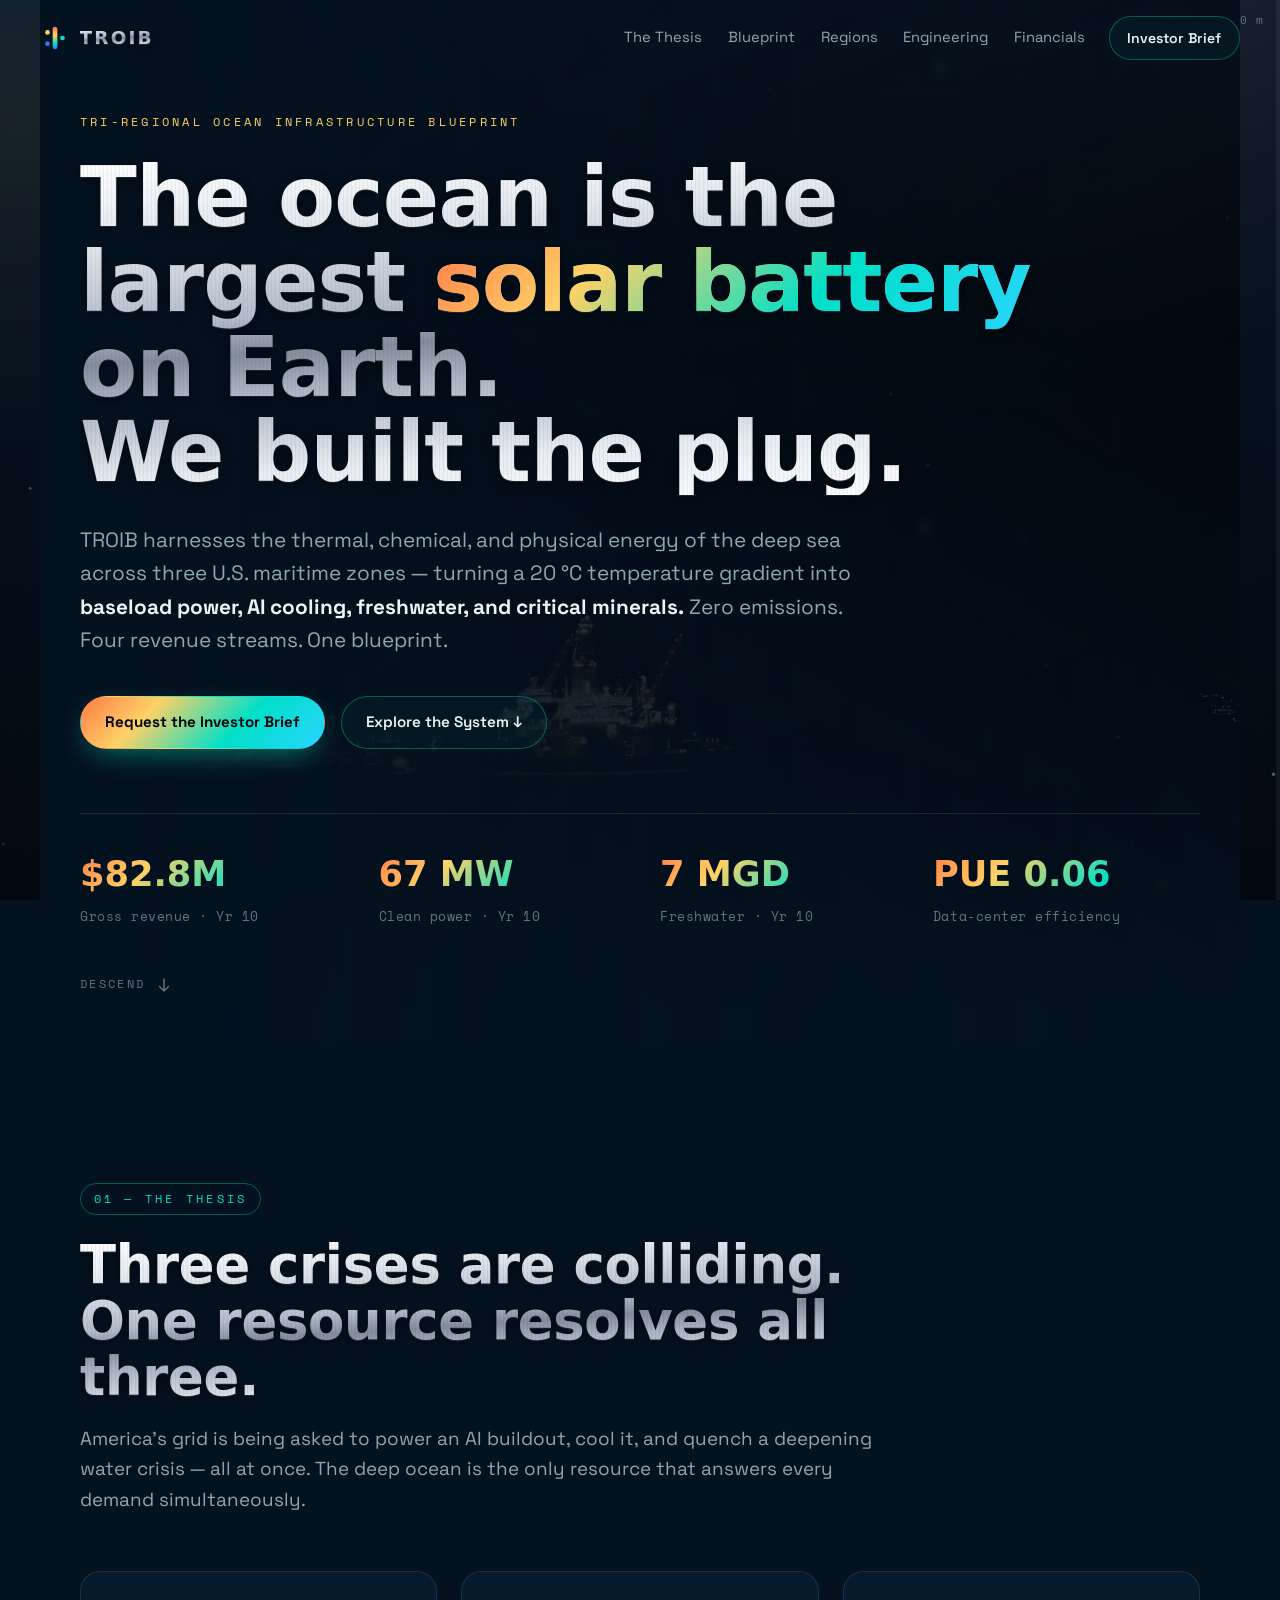
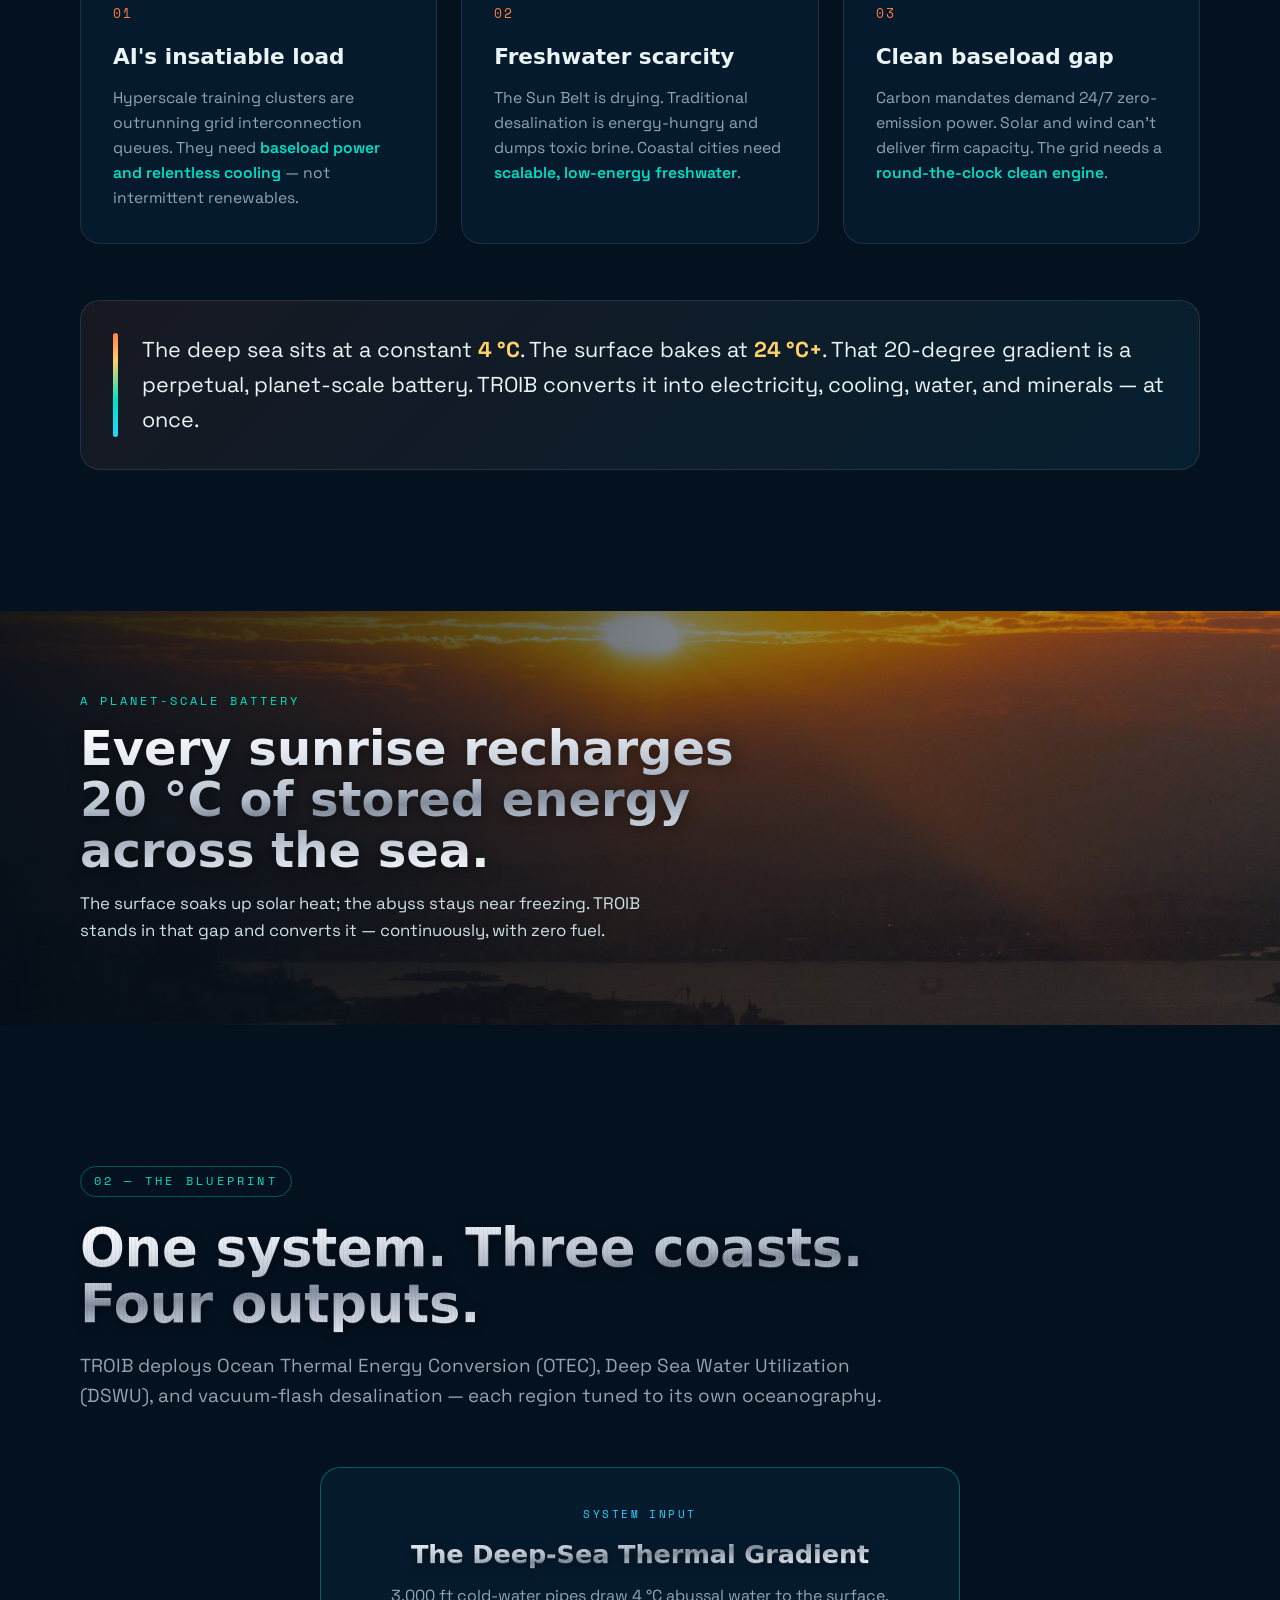
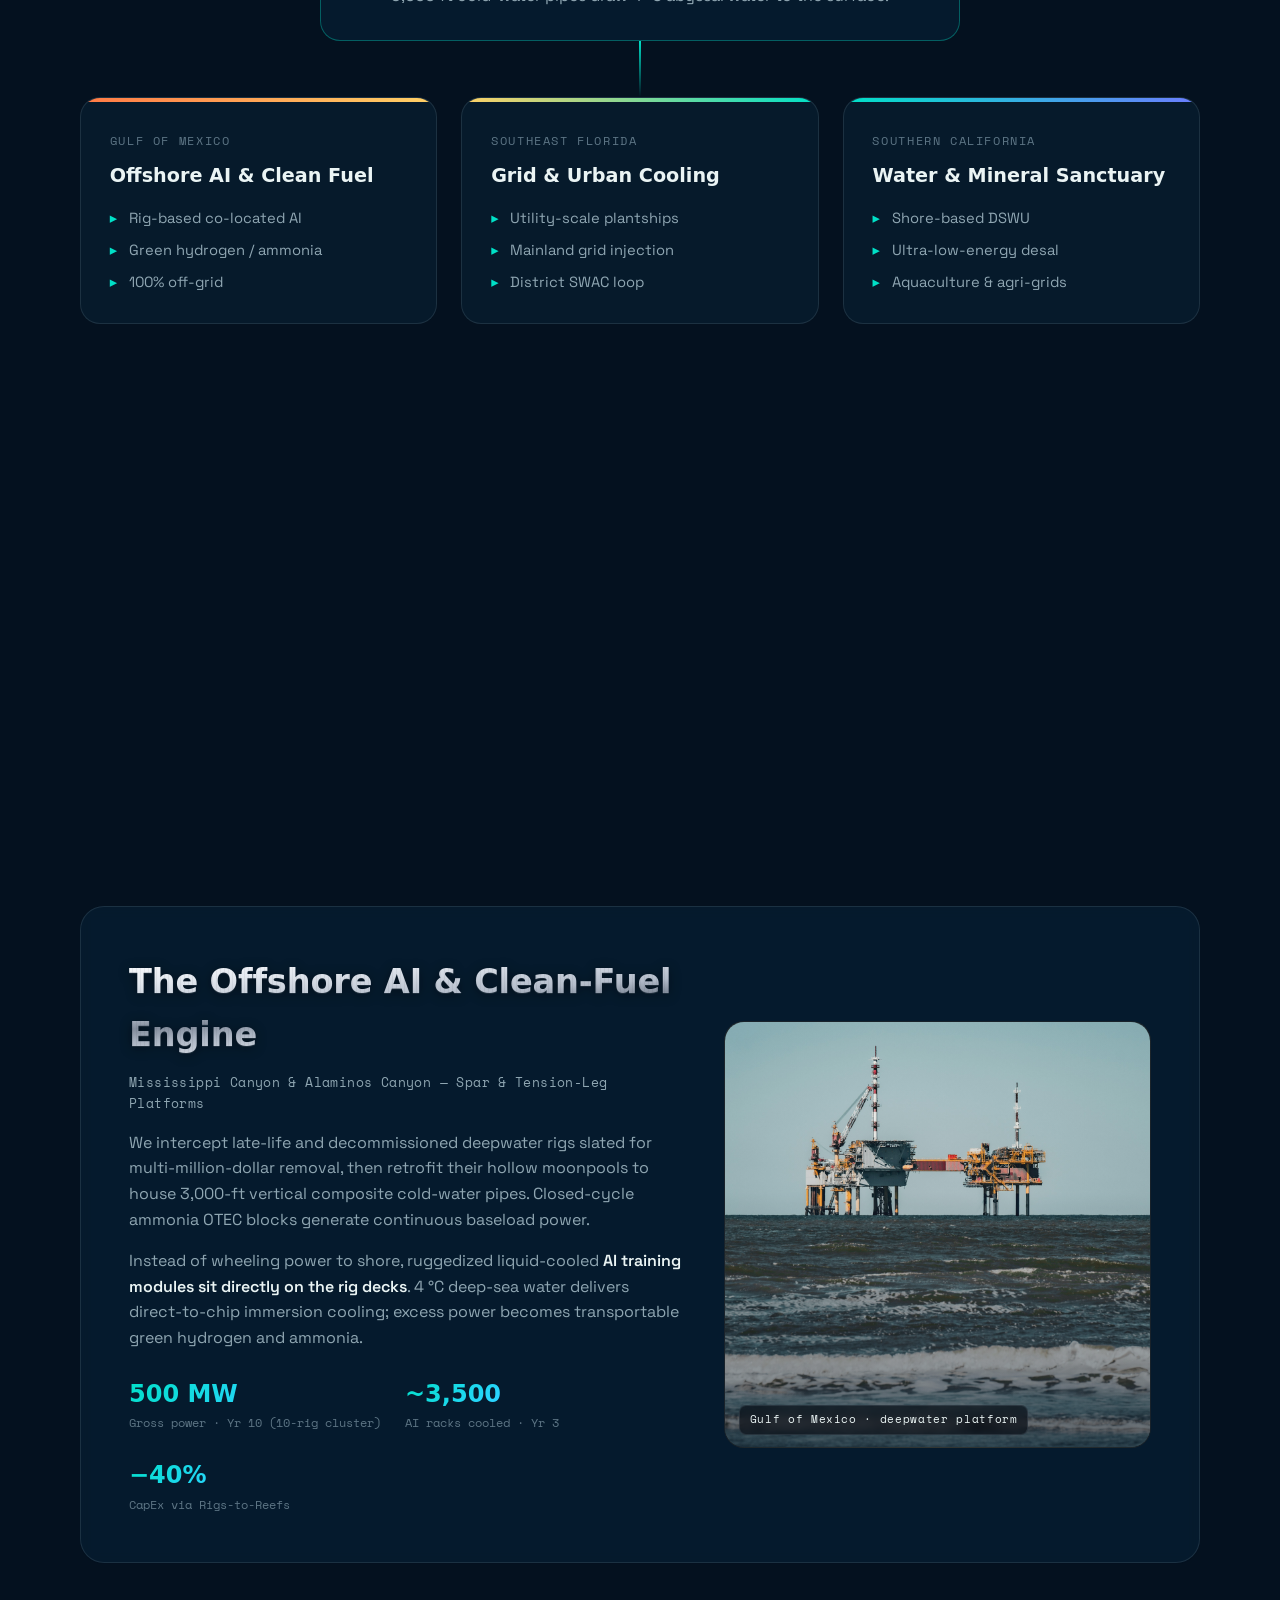
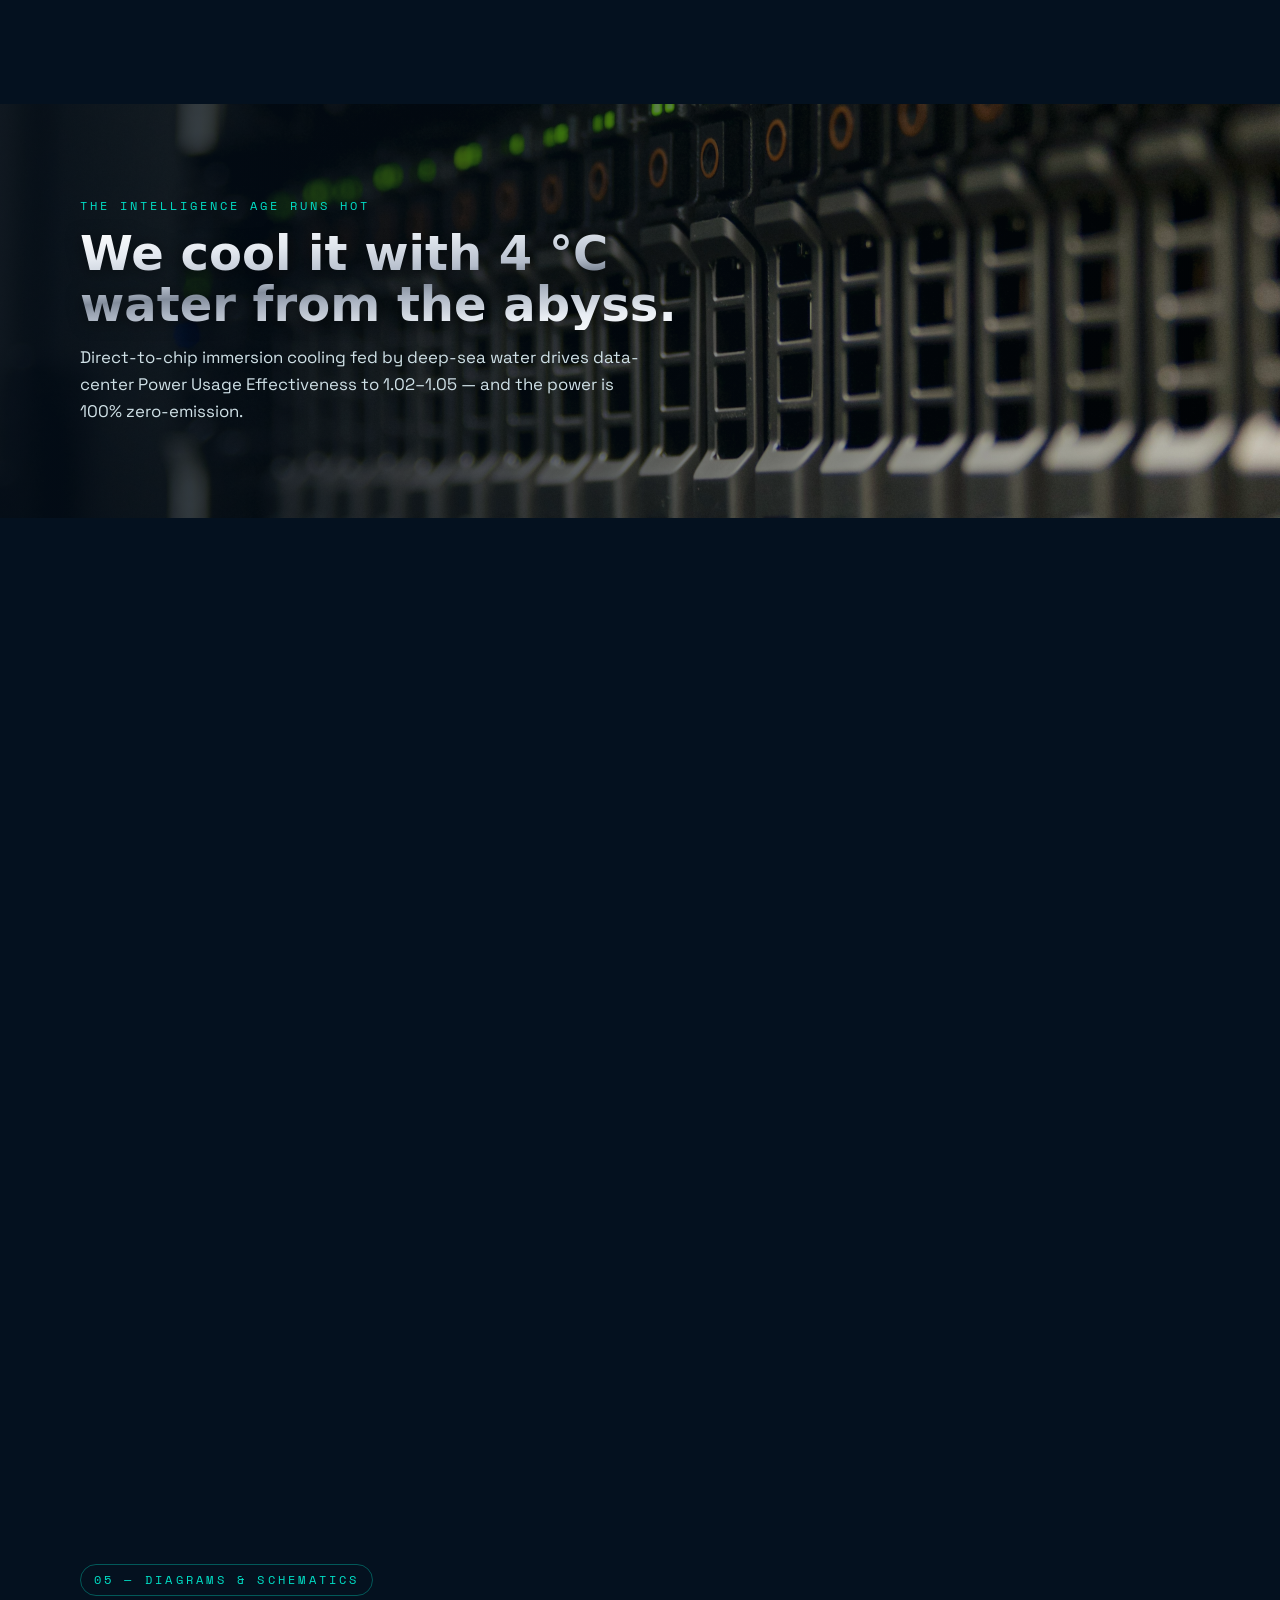
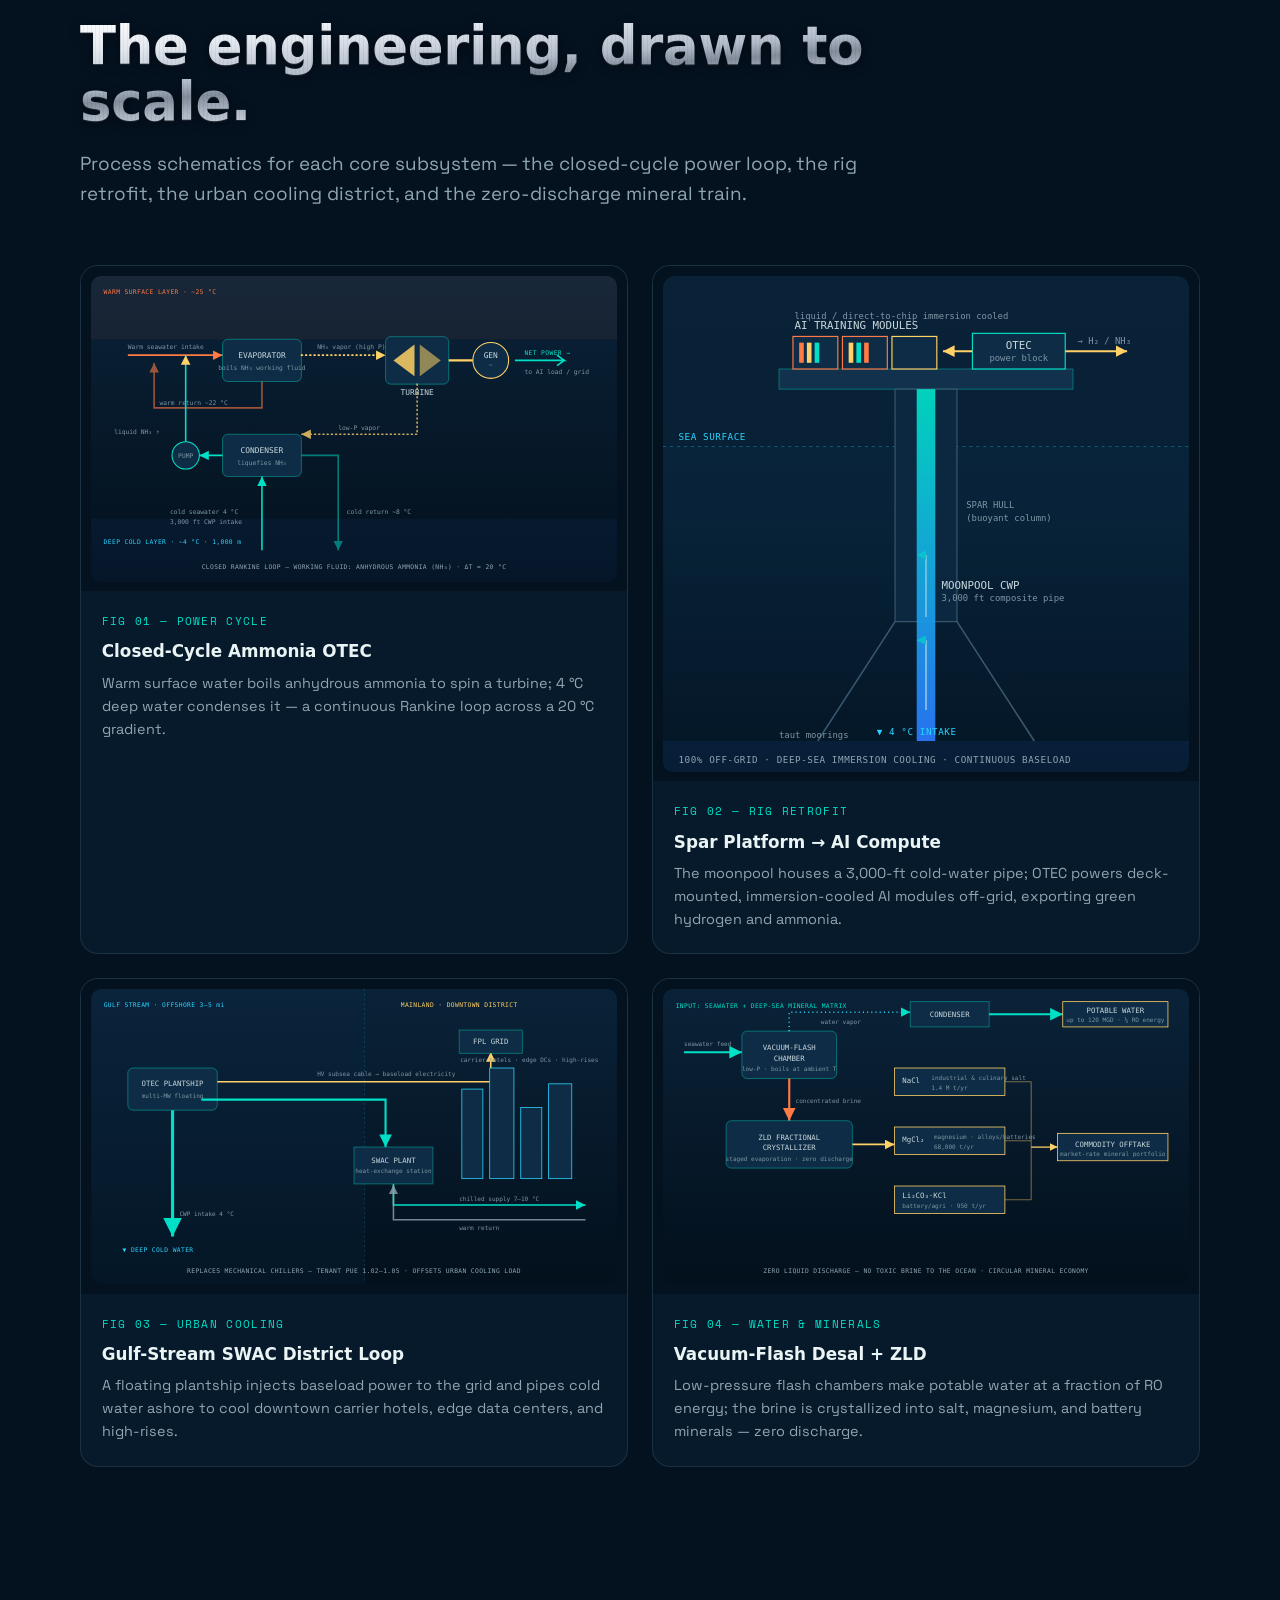
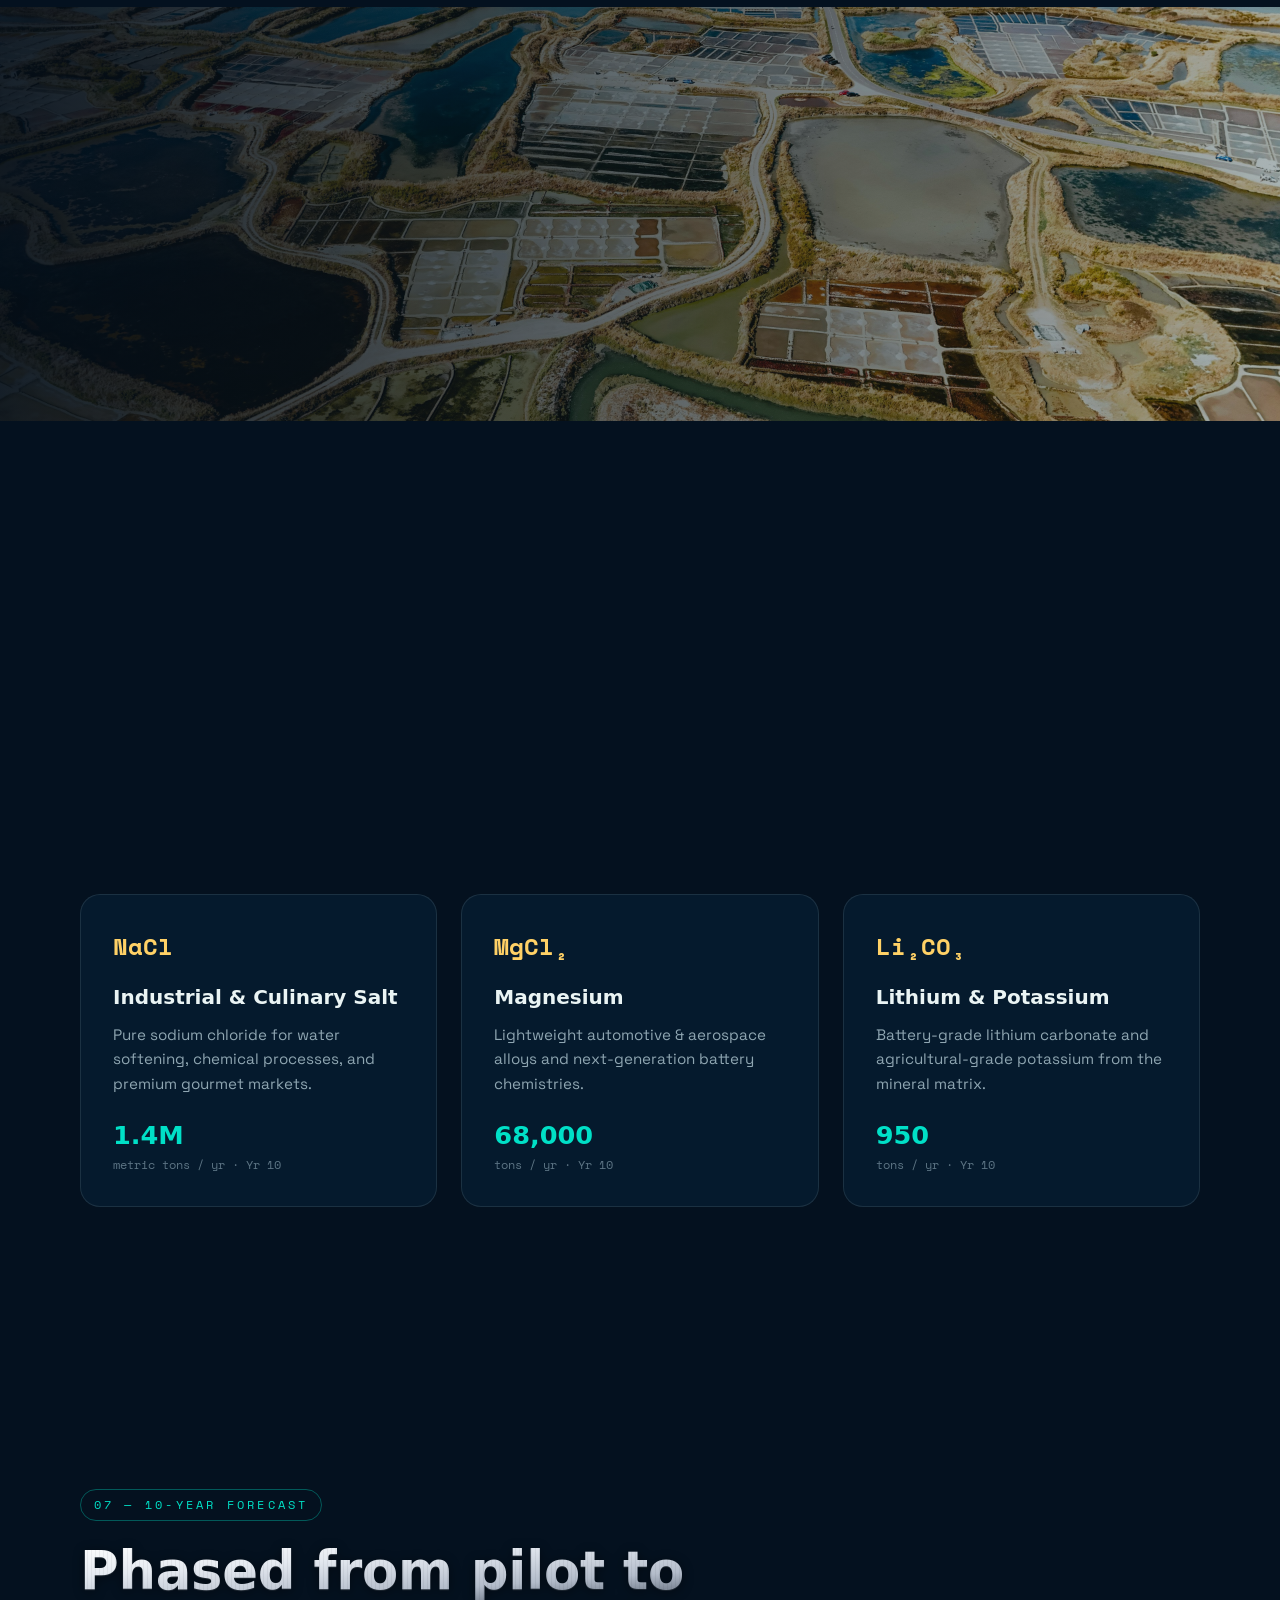
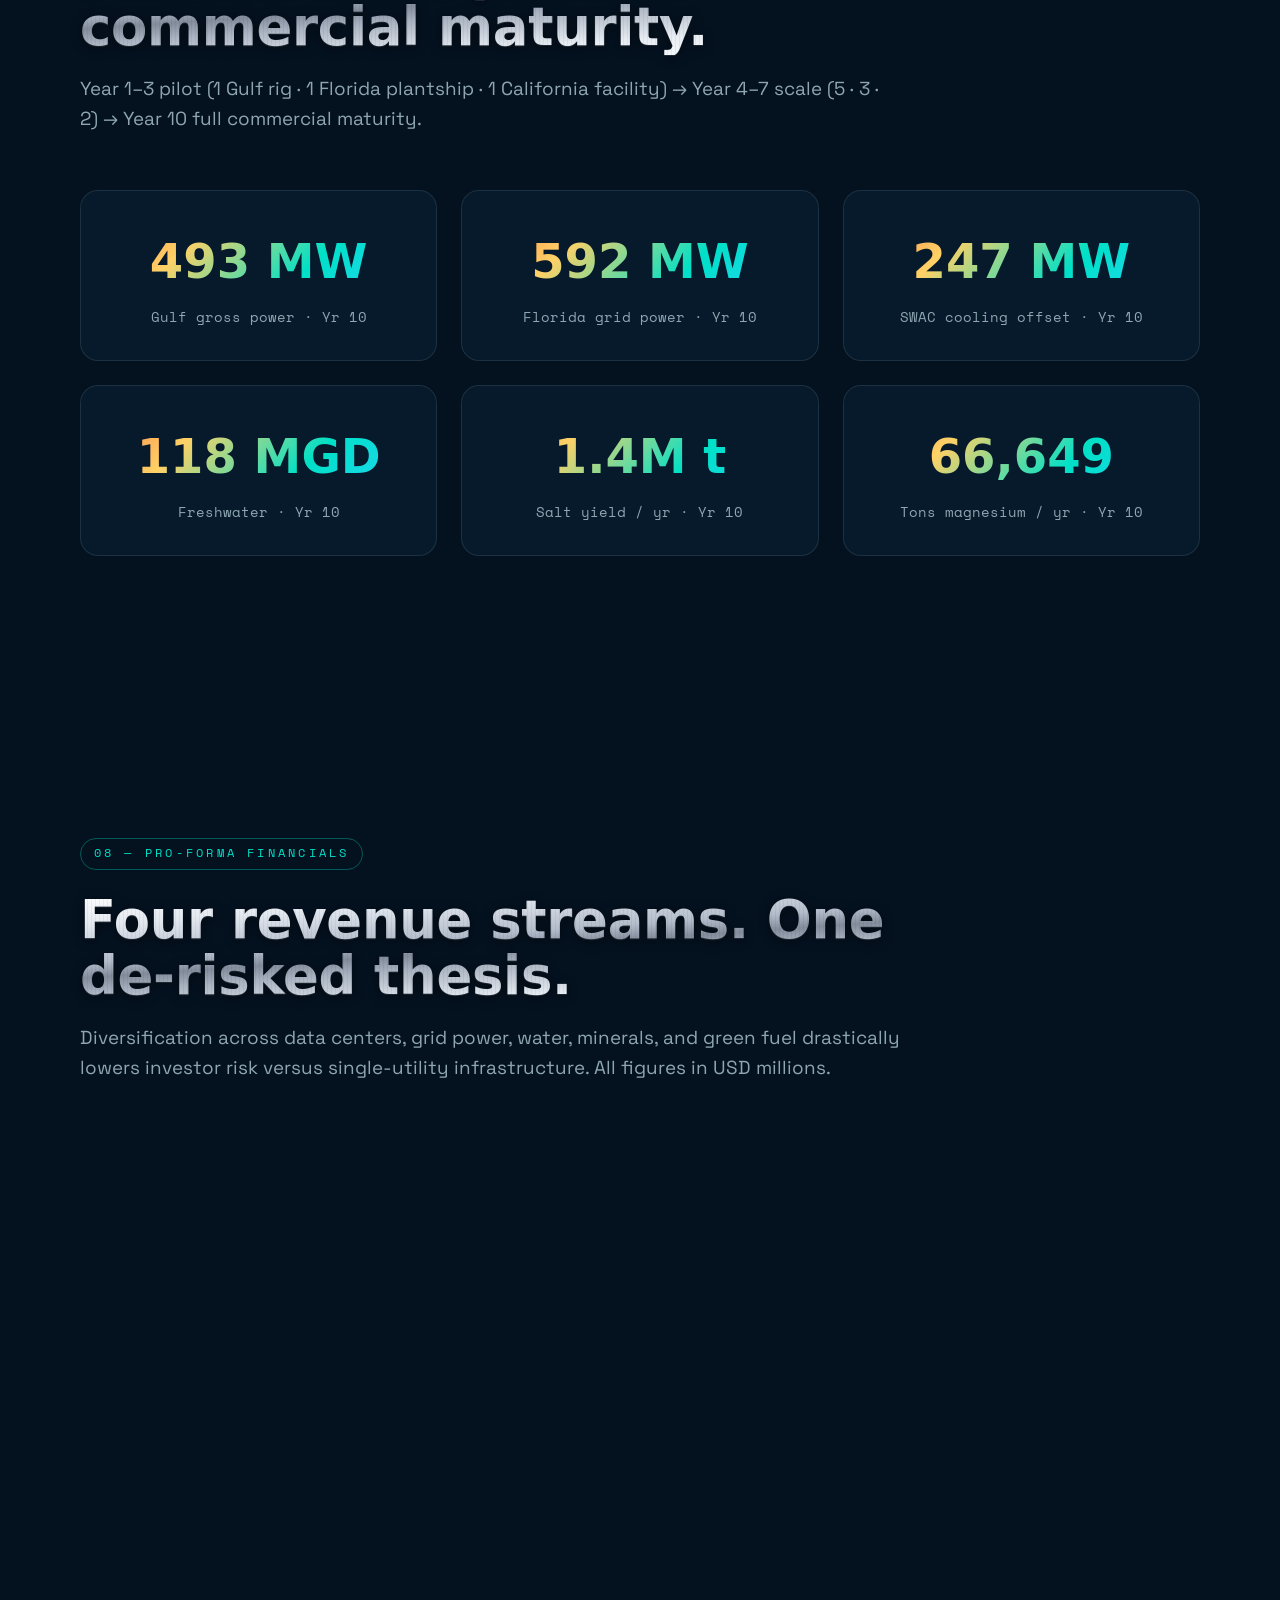
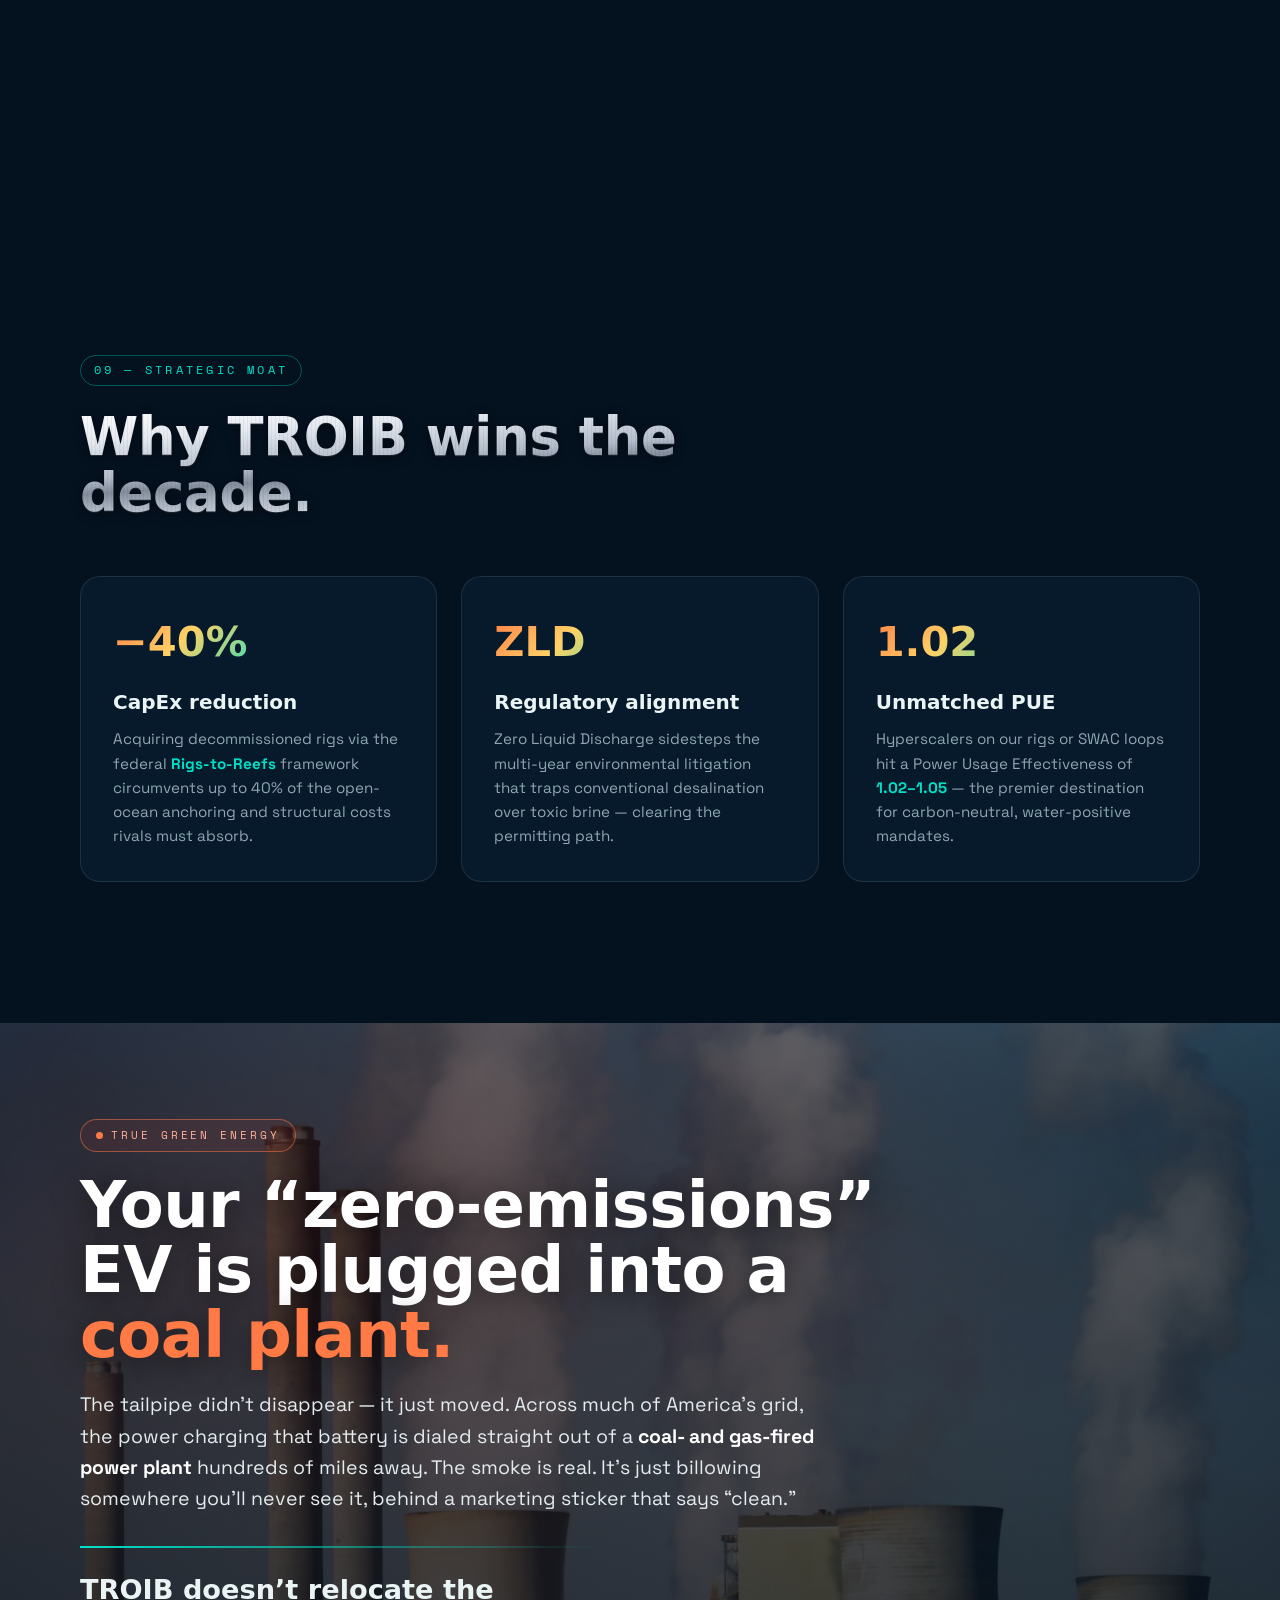
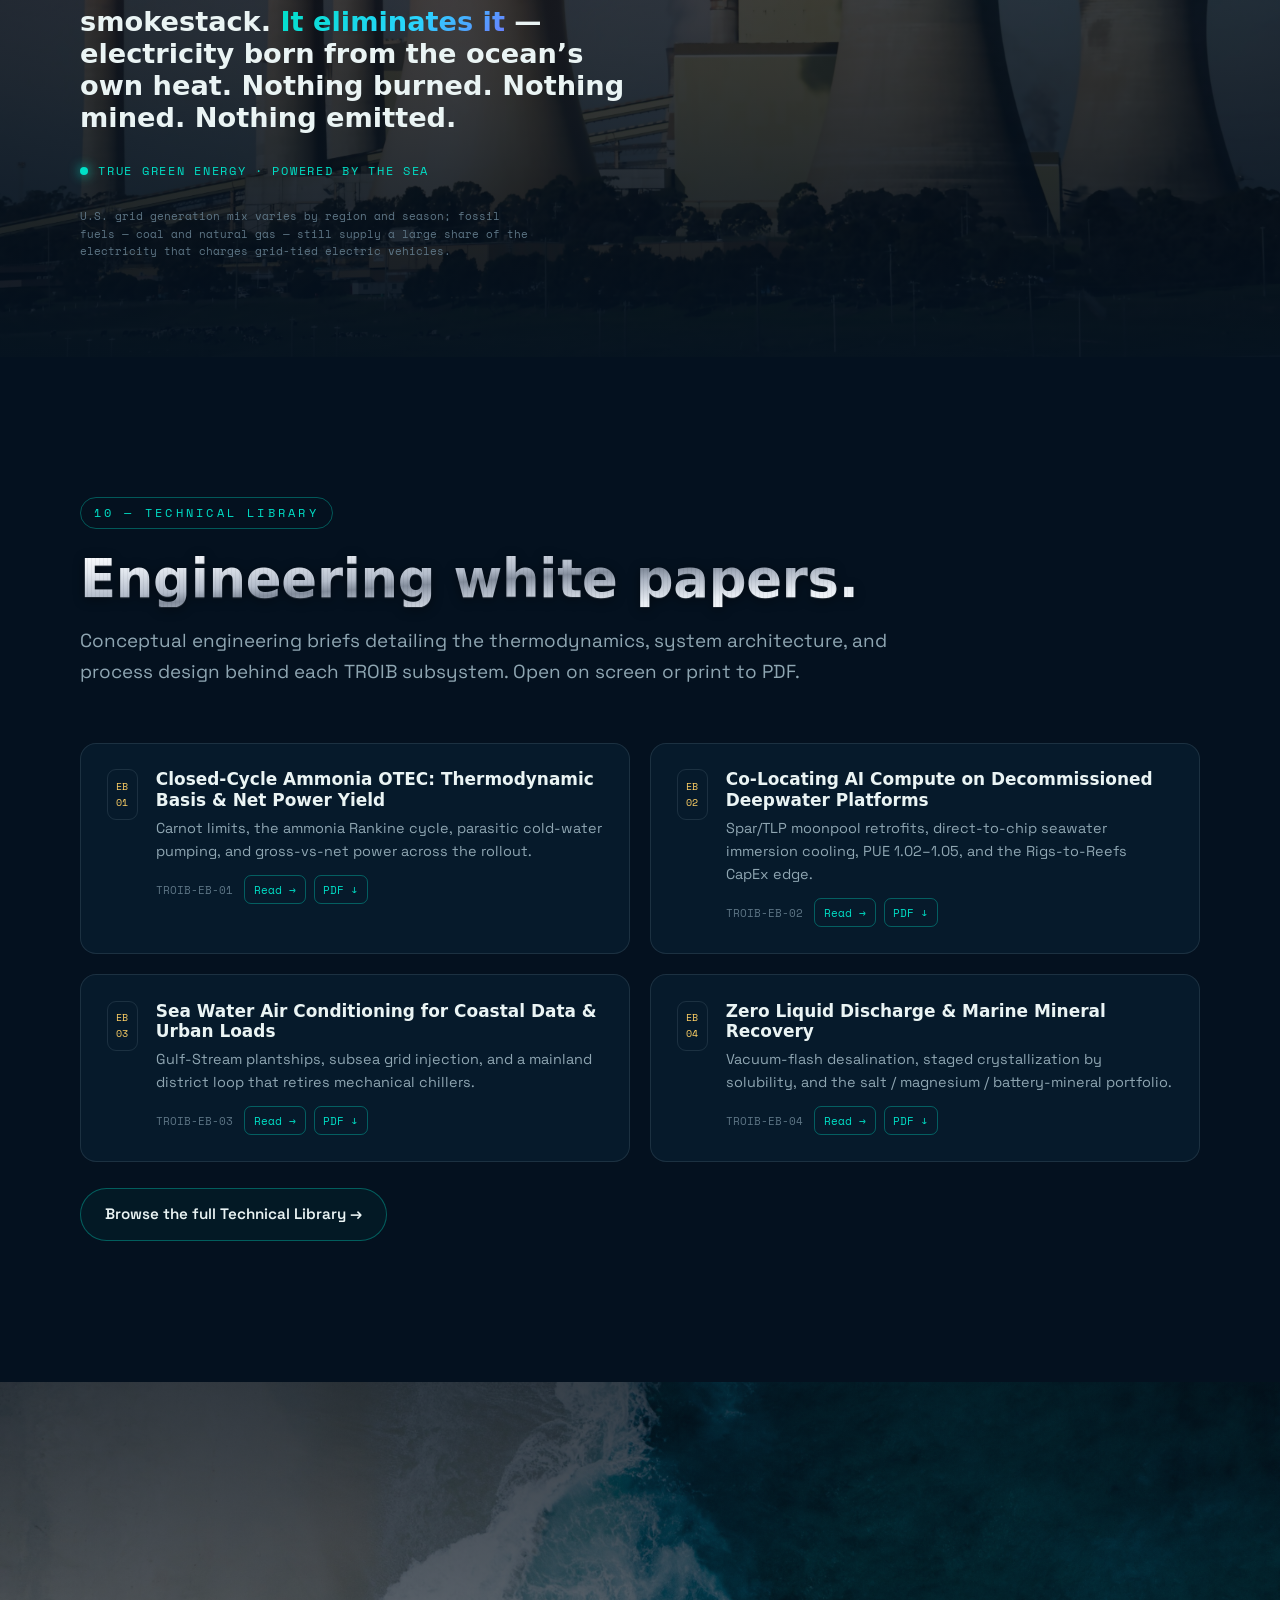
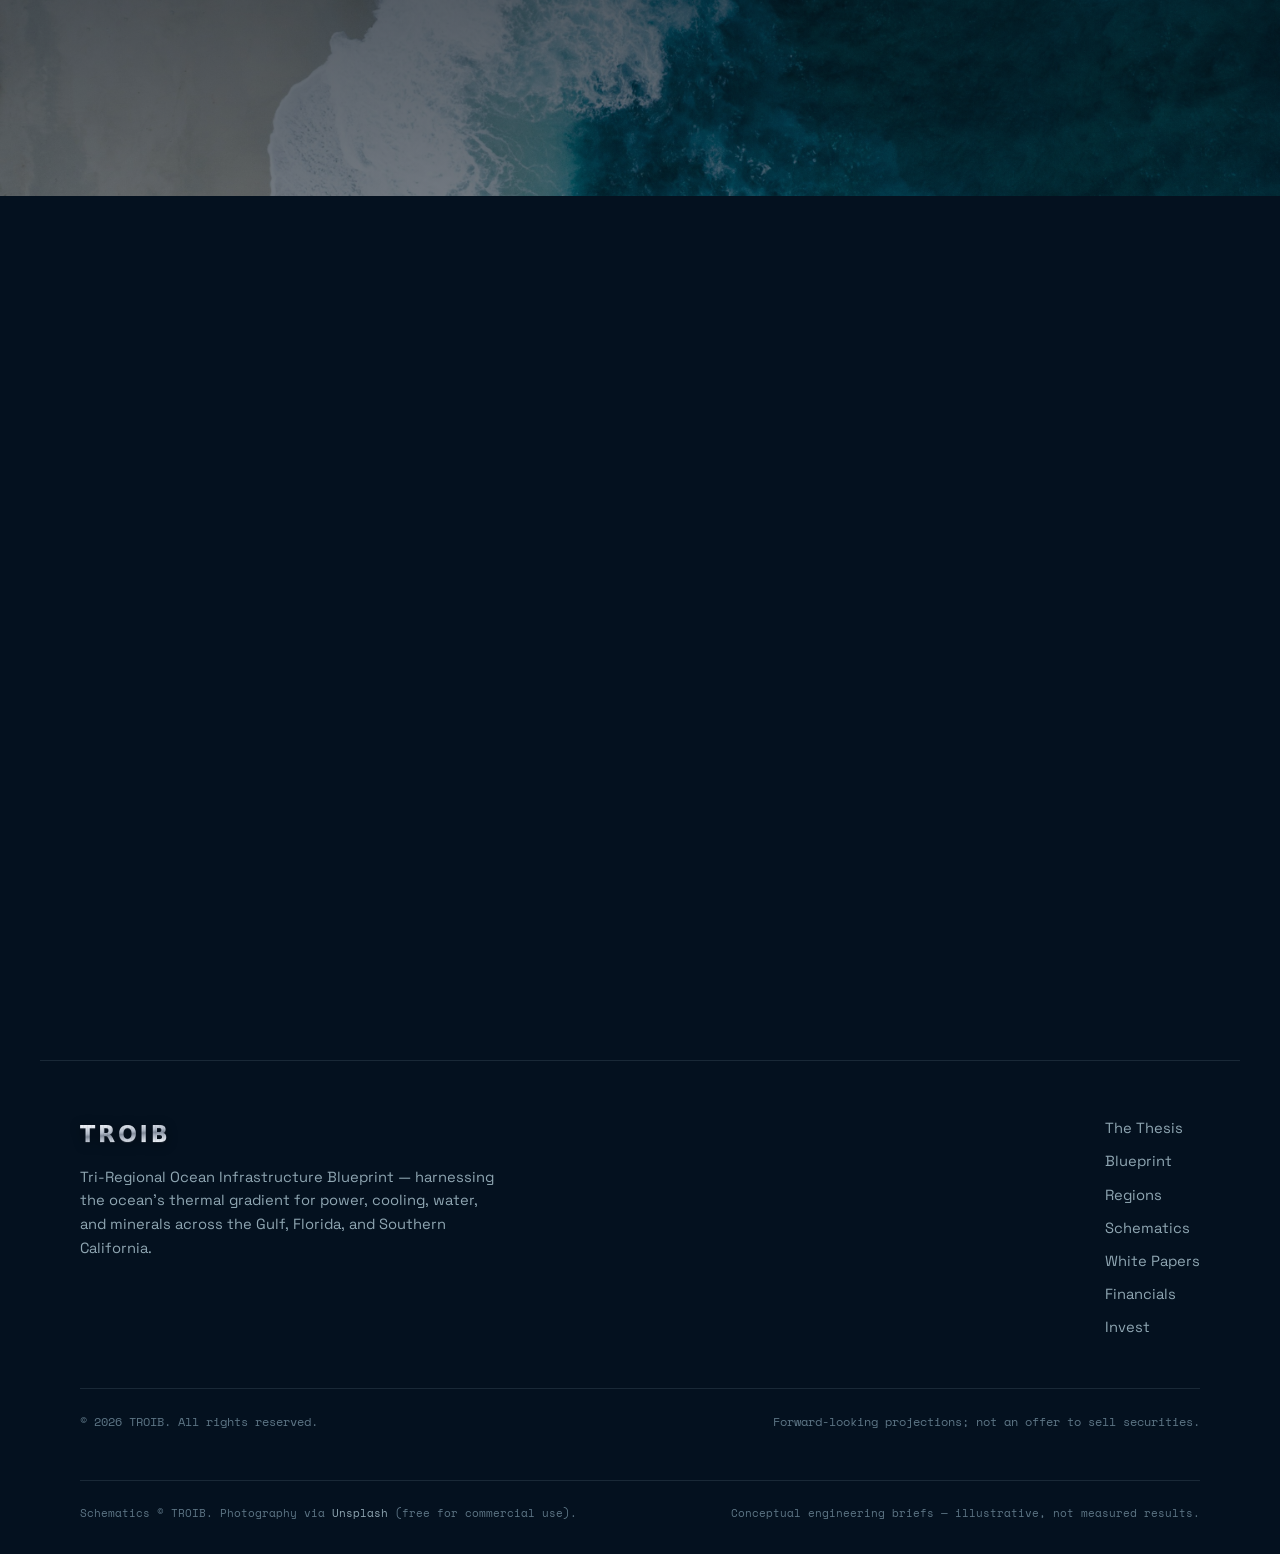
==== commit ff728c86: "Add white-paper PDFs, papers landing page, and OG/DOI metadata - Generate print-perfect PDF versions" ====
--- a/index.html
+++ b/index.html
@@ -524,39 +524,40 @@
           process design behind each TROIB subsystem. Open on screen or print to PDF.</p>
       </div>
       <div class="lib-grid">
-        <a class="paper-card reveal" href="papers/otec-thermodynamics.html">
-          <span class="paper-card__doc">WP<br/>01</span>
-          <span>
-            <h3>Closed-Cycle Ammonia OTEC: Thermodynamic Basis &amp; Net Power Yield</h3>
+        <div class="paper-card reveal">
+          <span class="paper-card__doc">EB<br/>01</span>
+          <div class="paper-card__main">
+            <h3><a href="papers/otec-thermodynamics.html">Closed-Cycle Ammonia OTEC: Thermodynamic Basis &amp; Net Power Yield</a></h3>
             <p>Carnot limits, the ammonia Rankine cycle, parasitic cold-water pumping, and gross-vs-net power across the rollout.</p>
-            <span class="paper-card__meta">PDF-ready · DOC TROIB-EB-01 <span class="paper-card__arrow">→</span></span>
-          </span>
-        </a>
-        <a class="paper-card reveal" href="papers/rig-to-datacenter.html">
-          <span class="paper-card__doc">WP<br/>02</span>
-          <span>
-            <h3>Co-Locating AI Compute on Decommissioned Deepwater Platforms</h3>
+            <div class="paper-card__links"><span class="doc">TROIB-EB-01</span> <a href="papers/otec-thermodynamics.html">Read →</a> <a href="papers/otec-thermodynamics.pdf">PDF ↓</a></div>
+          </div>
+        </div>
+        <div class="paper-card reveal">
+          <span class="paper-card__doc">EB<br/>02</span>
+          <div class="paper-card__main">
+            <h3><a href="papers/rig-to-datacenter.html">Co-Locating AI Compute on Decommissioned Deepwater Platforms</a></h3>
             <p>Spar/TLP moonpool retrofits, direct-to-chip seawater immersion cooling, PUE 1.02–1.05, and the Rigs-to-Reefs CapEx edge.</p>
-            <span class="paper-card__meta">PDF-ready · DOC TROIB-EB-02 <span class="paper-card__arrow">→</span></span>
-          </span>
-        </a>
-        <a class="paper-card reveal" href="papers/swac-district-cooling.html">
-          <span class="paper-card__doc">WP<br/>03</span>
-          <span>
-            <h3>Sea Water Air Conditioning for Coastal Data &amp; Urban Loads</h3>
+            <div class="paper-card__links"><span class="doc">TROIB-EB-02</span> <a href="papers/rig-to-datacenter.html">Read →</a> <a href="papers/rig-to-datacenter.pdf">PDF ↓</a></div>
+          </div>
+        </div>
+        <div class="paper-card reveal">
+          <span class="paper-card__doc">EB<br/>03</span>
+          <div class="paper-card__main">
+            <h3><a href="papers/swac-district-cooling.html">Sea Water Air Conditioning for Coastal Data &amp; Urban Loads</a></h3>
             <p>Gulf-Stream plantships, subsea grid injection, and a mainland district loop that retires mechanical chillers.</p>
-            <span class="paper-card__meta">PDF-ready · DOC TROIB-EB-03 <span class="paper-card__arrow">→</span></span>
-          </span>
-        </a>
-        <a class="paper-card reveal" href="papers/zld-mineral-recovery.html">
-          <span class="paper-card__doc">WP<br/>04</span>
-          <span>
-            <h3>Zero Liquid Discharge &amp; Marine Mineral Recovery</h3>
+            <div class="paper-card__links"><span class="doc">TROIB-EB-03</span> <a href="papers/swac-district-cooling.html">Read →</a> <a href="papers/swac-district-cooling.pdf">PDF ↓</a></div>
+          </div>
+        </div>
+        <div class="paper-card reveal">
+          <span class="paper-card__doc">EB<br/>04</span>
+          <div class="paper-card__main">
+            <h3><a href="papers/zld-mineral-recovery.html">Zero Liquid Discharge &amp; Marine Mineral Recovery</a></h3>
             <p>Vacuum-flash desalination, staged crystallization by solubility, and the salt / magnesium / battery-mineral portfolio.</p>
-            <span class="paper-card__meta">PDF-ready · DOC TROIB-EB-04 <span class="paper-card__arrow">→</span></span>
-          </span>
-        </a>
-      </div>
+            <div class="paper-card__links"><span class="doc">TROIB-EB-04</span> <a href="papers/zld-mineral-recovery.html">Read →</a> <a href="papers/zld-mineral-recovery.pdf">PDF ↓</a></div>
+          </div>
+        </div>
+      </div>
+      <p style="margin-top:1.6rem"><a class="btn btn--ghost" href="papers/index.html">Browse the full Technical Library →</a></p>
     </section>
 
     <!-- image band: closing -->
--- a/assets/css/style.css
+++ b/assets/css/style.css
@@ -677,3 +677,12 @@
   font-family: var(--font-mono); font-size: .76rem; letter-spacing: .14em; text-transform: uppercase; color: var(--teal); }
 .ev-ad__stamp .dot { width: 8px; height: 8px; border-radius: 50%; background: var(--teal); box-shadow: 0 0 12px var(--teal); }
 .ev-ad__disclaim { margin-top: 1.6rem; font-family: var(--font-mono); font-size: .68rem; color: var(--faint); max-width: 64ch; }
+
+/* ---- paper-card inner links (Read / PDF) ---- */
+.paper-card__main { display: flex; flex-direction: column; }
+.paper-card__main h3 a { color: inherit; transition: color .25s var(--ease); }
+.paper-card__main h3 a:hover { color: var(--teal); }
+.paper-card__links { margin-top: .8rem; display: flex; flex-wrap: wrap; gap: .5rem; align-items: center; font-family: var(--font-mono); font-size: .7rem; }
+.paper-card__links .doc { color: var(--faint); margin-right: .2rem; }
+.paper-card__links a { color: var(--teal); border: 1px solid var(--line-bright); border-radius: 7px; padding: .28rem .55rem; transition: .25s var(--ease); }
+.paper-card__links a:hover { background: rgba(0,224,199,.1); }
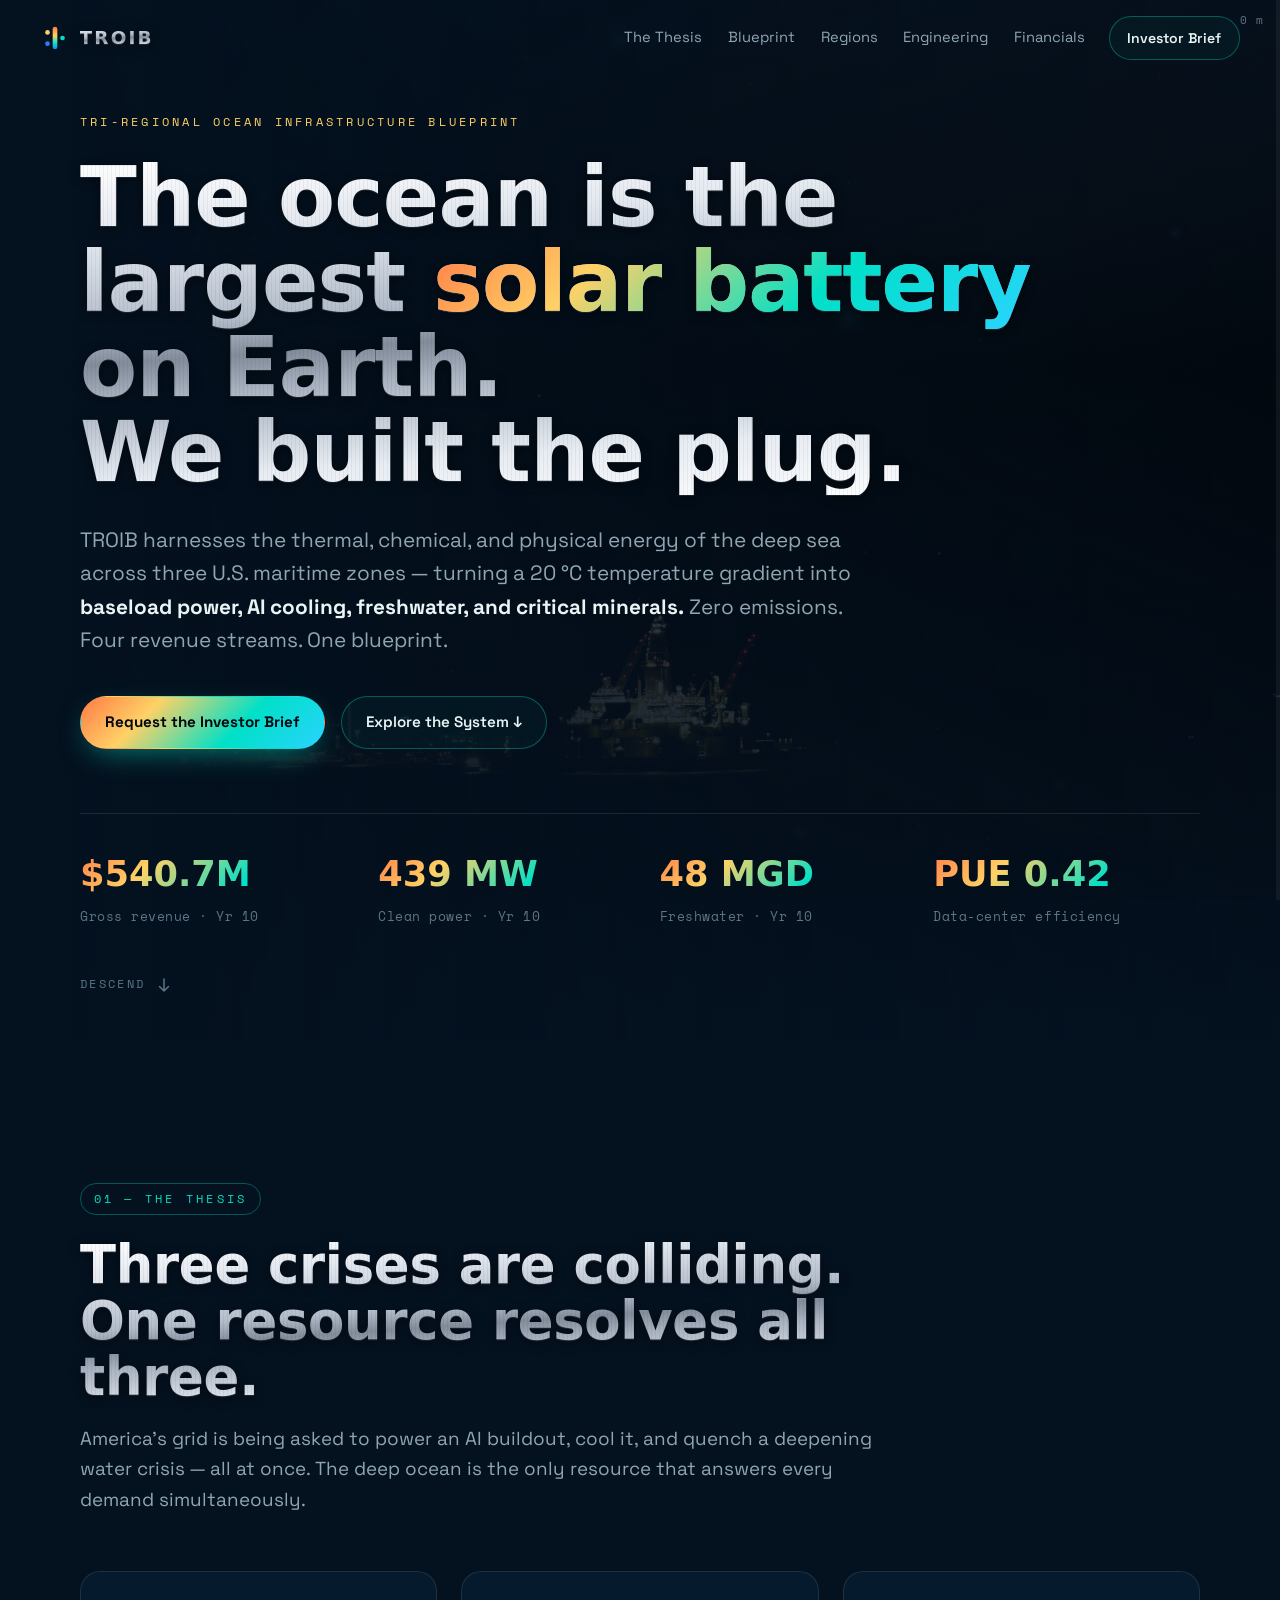
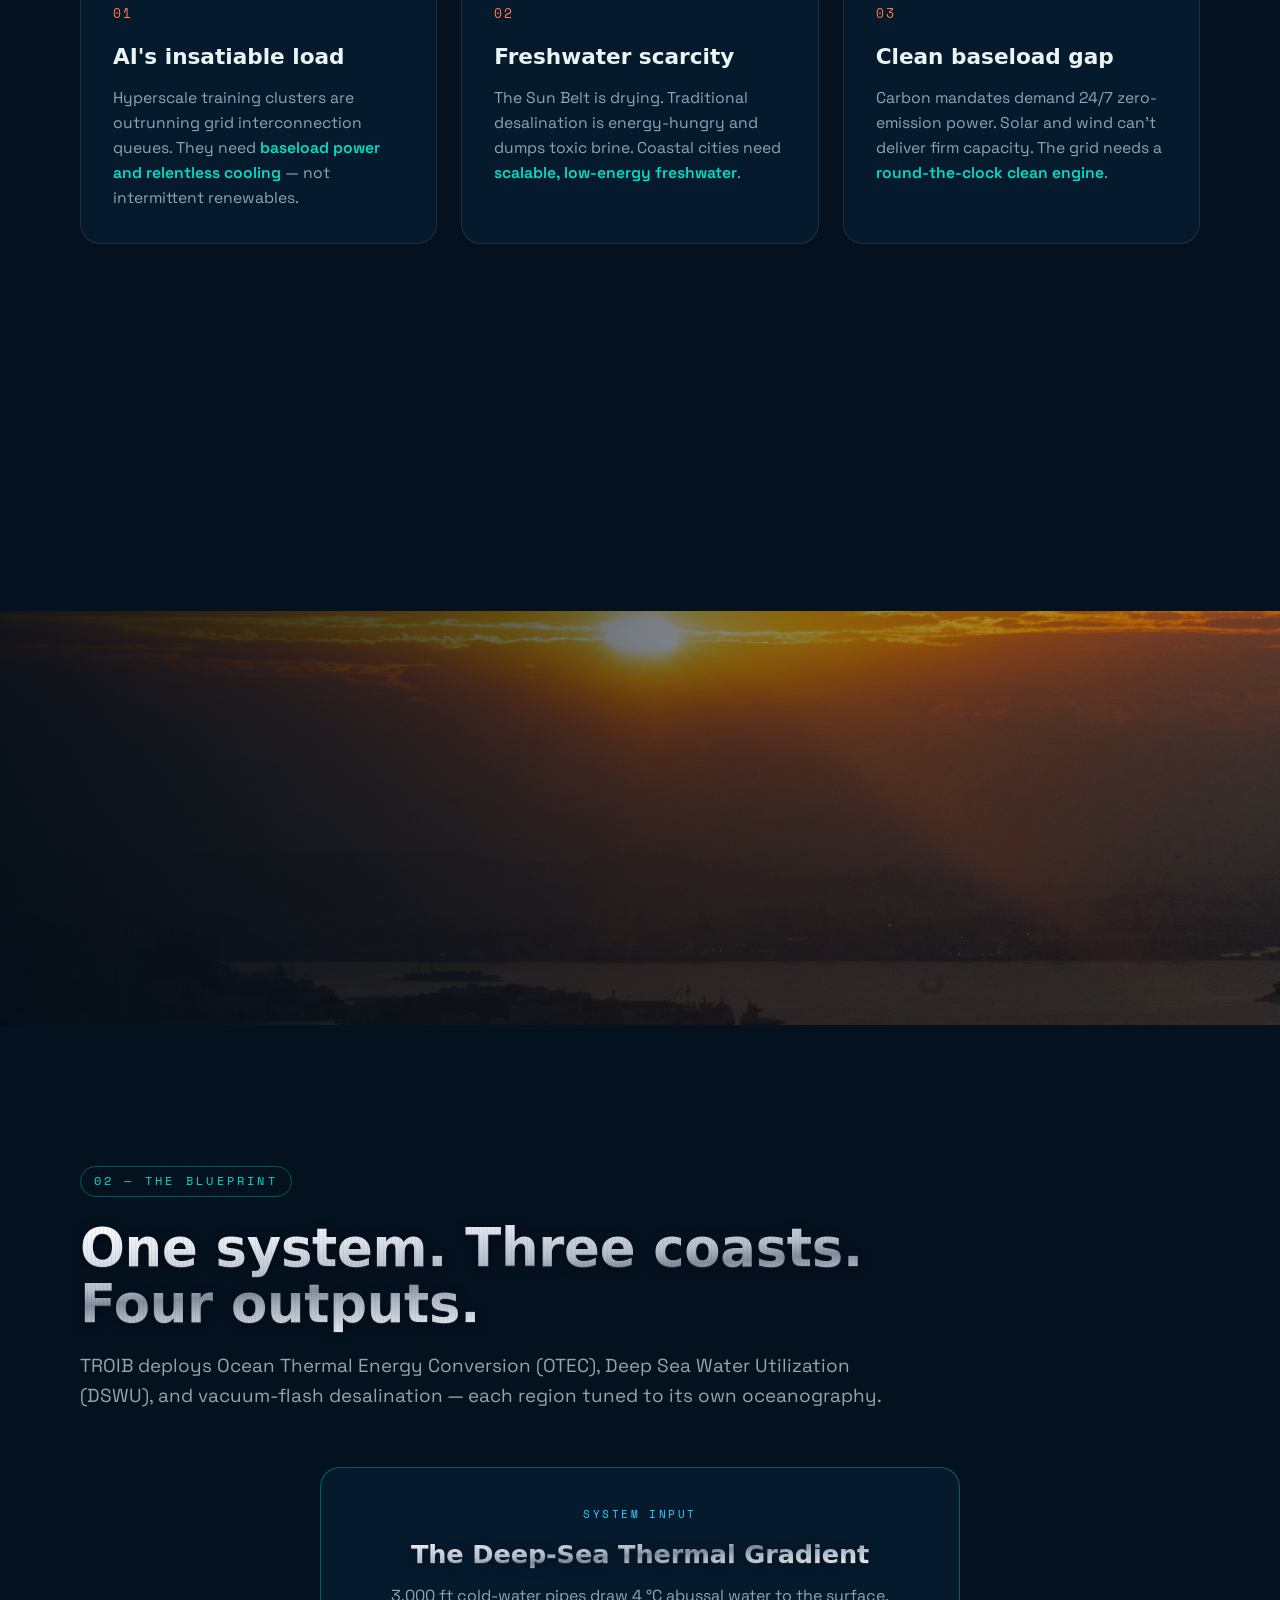
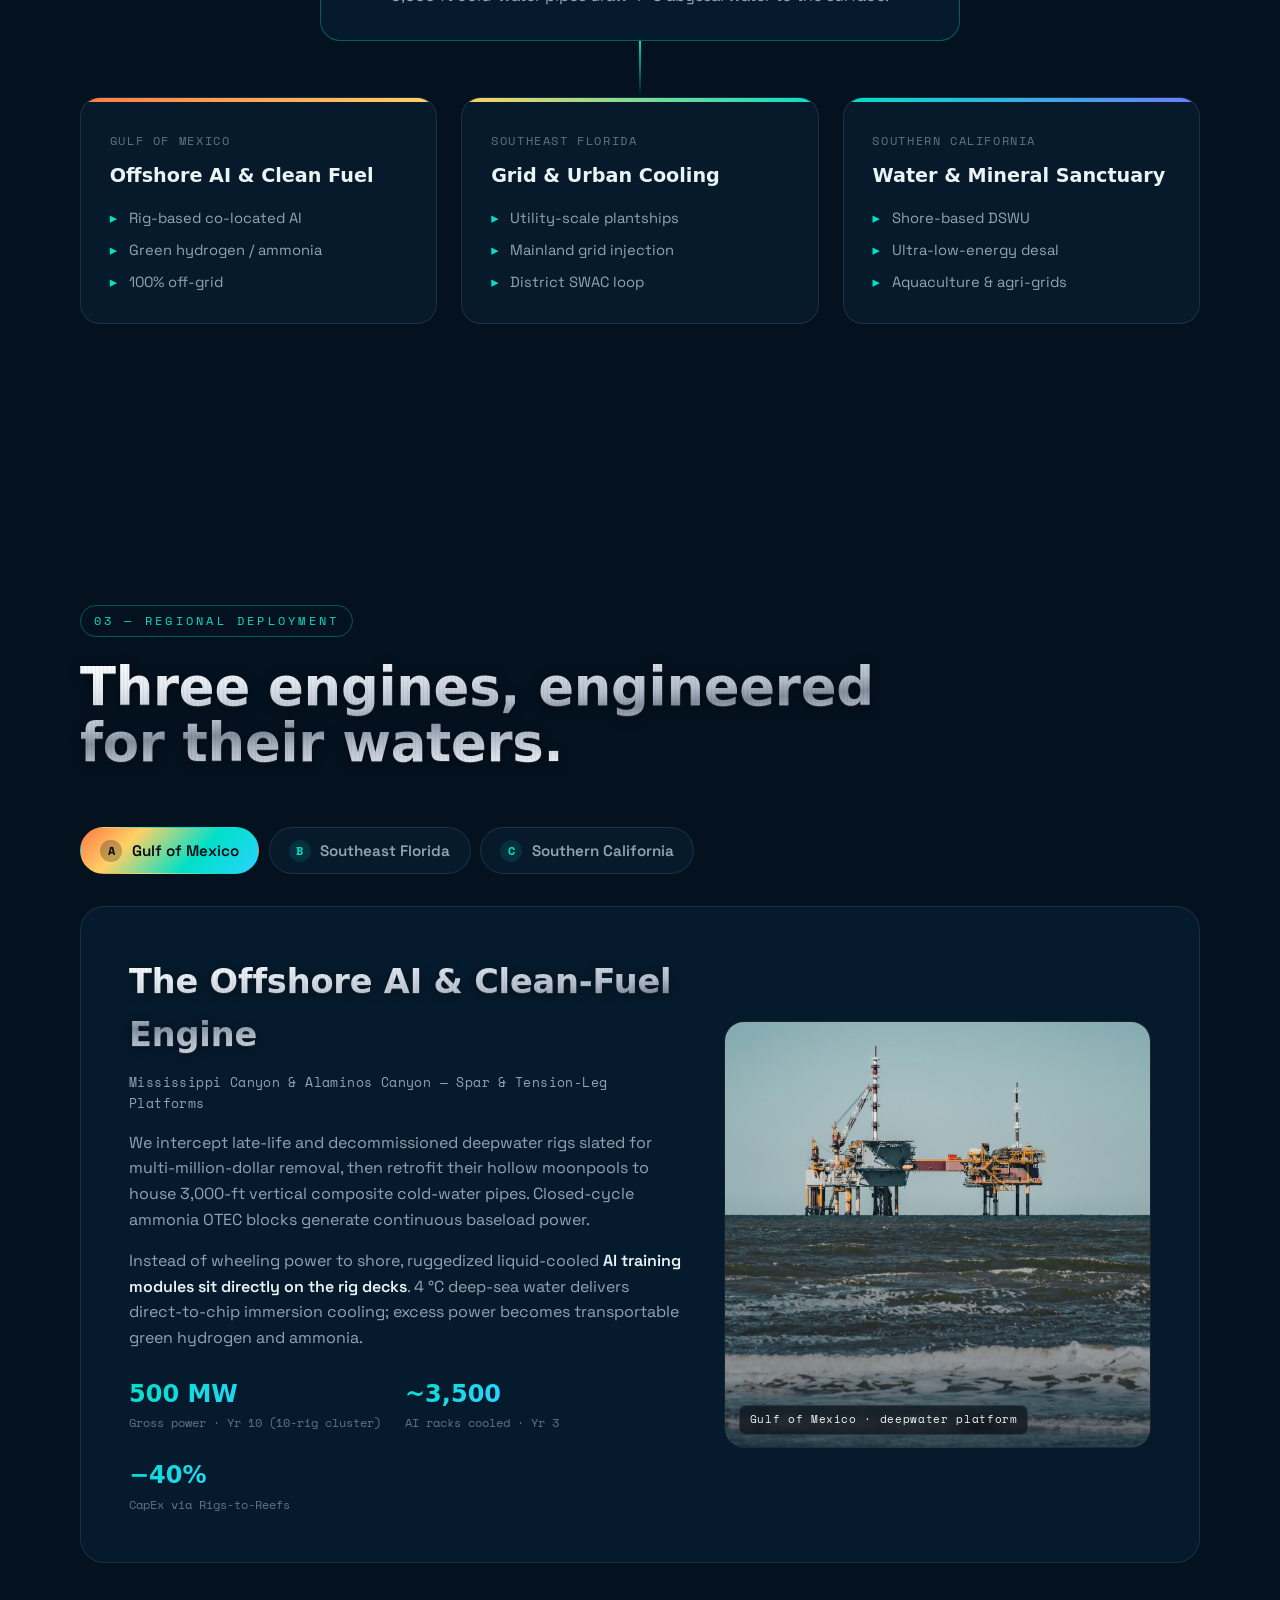
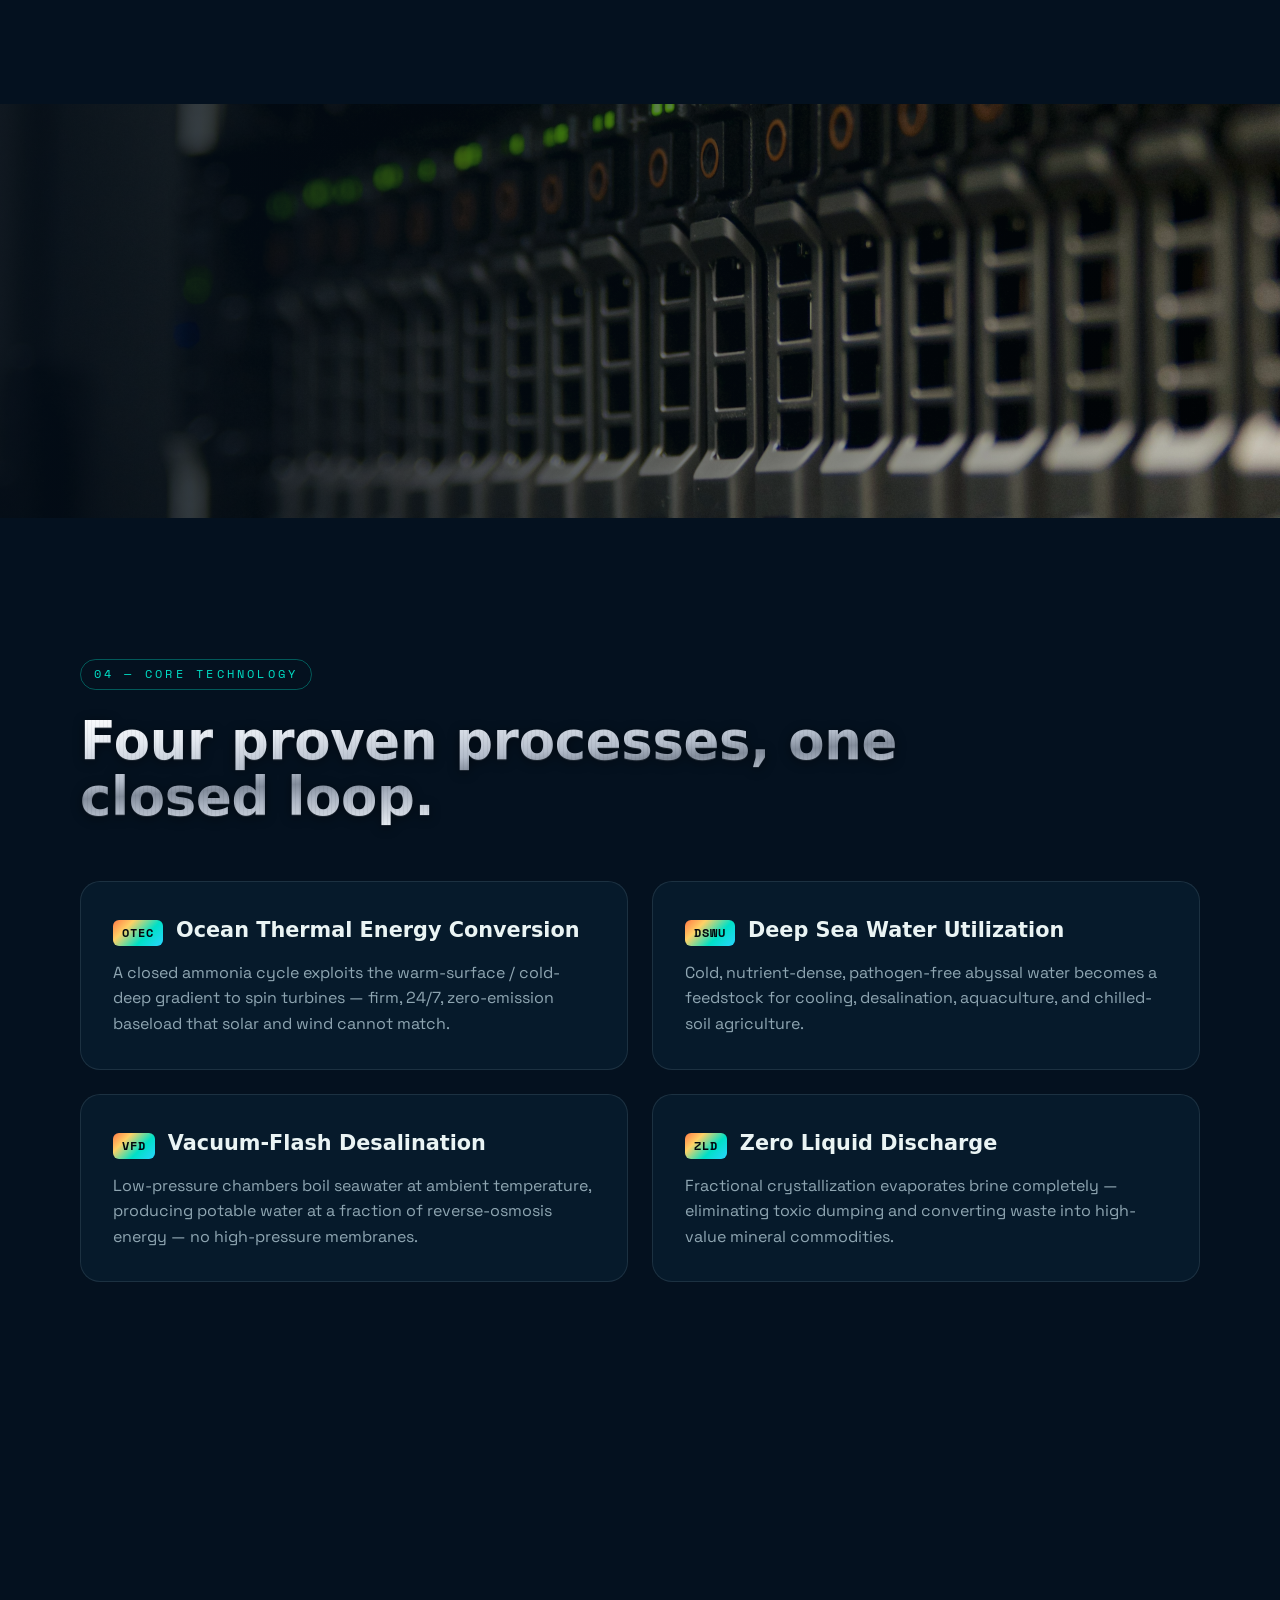
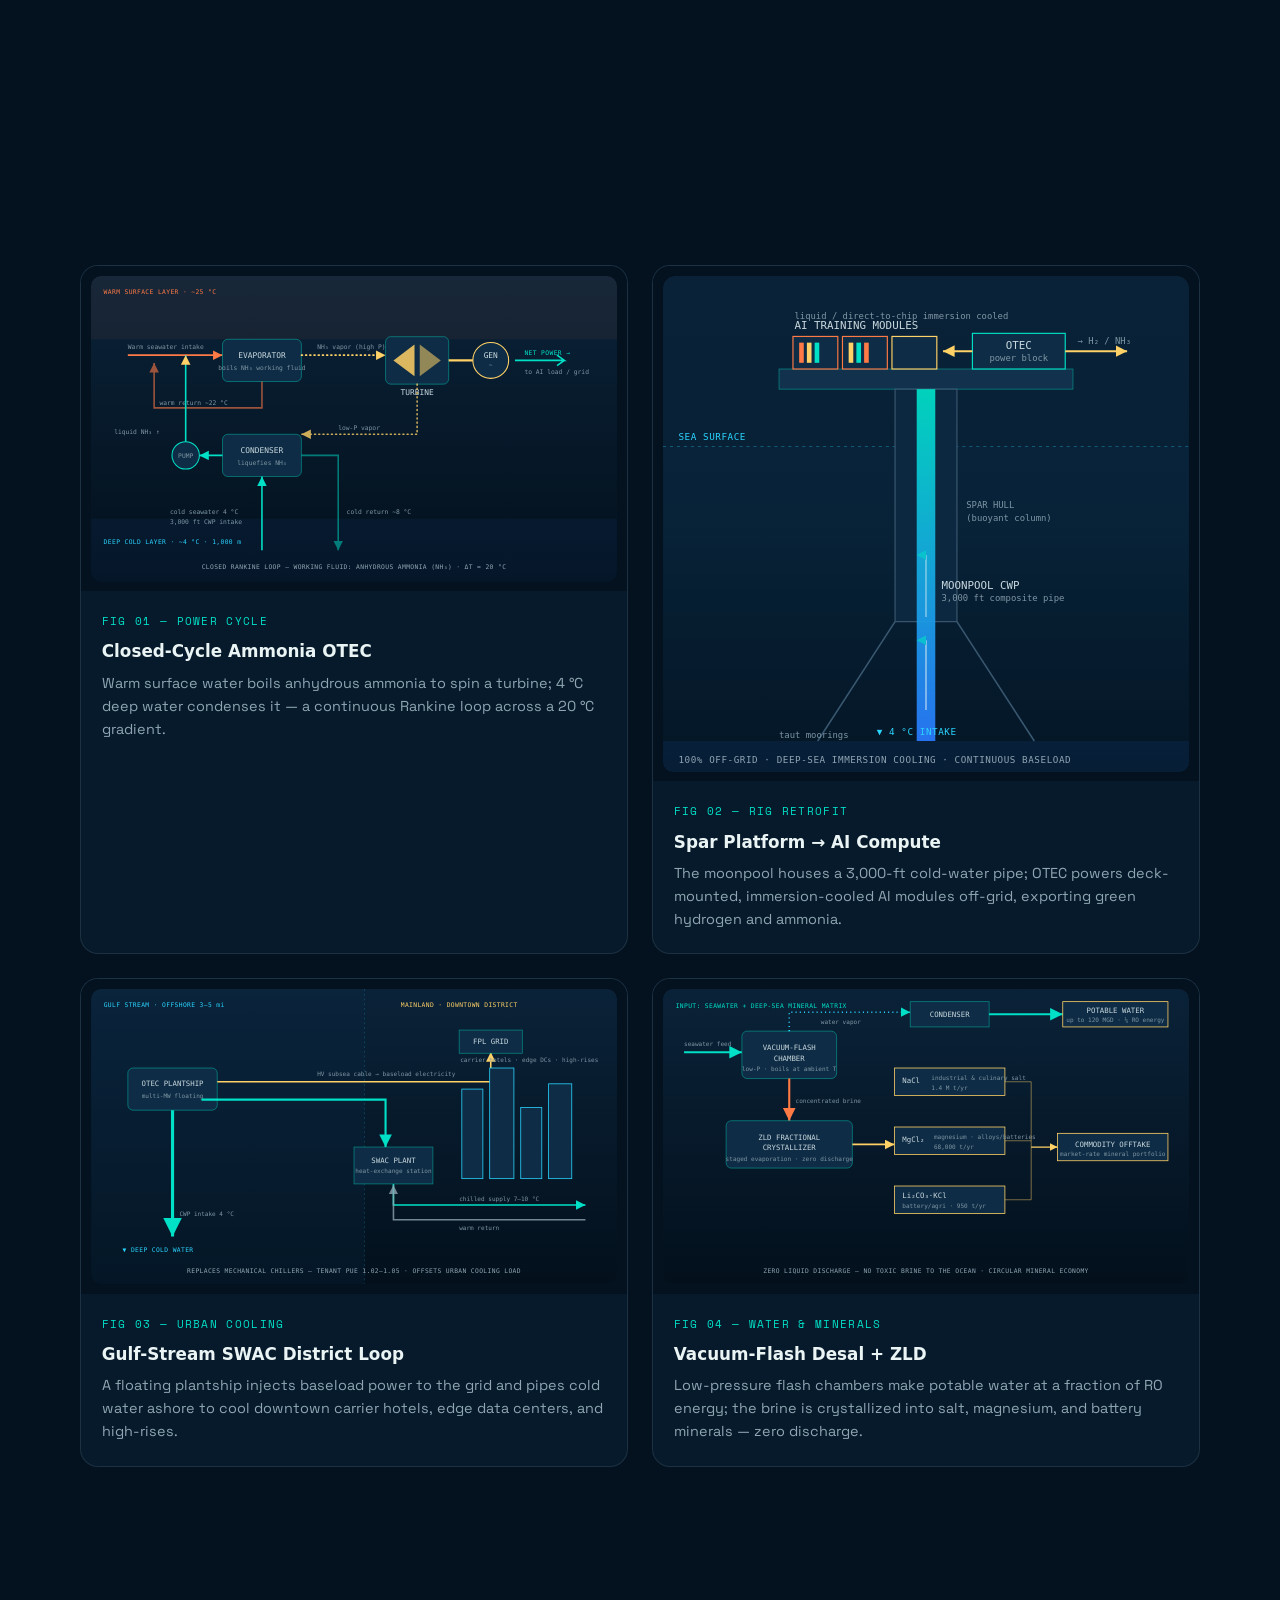
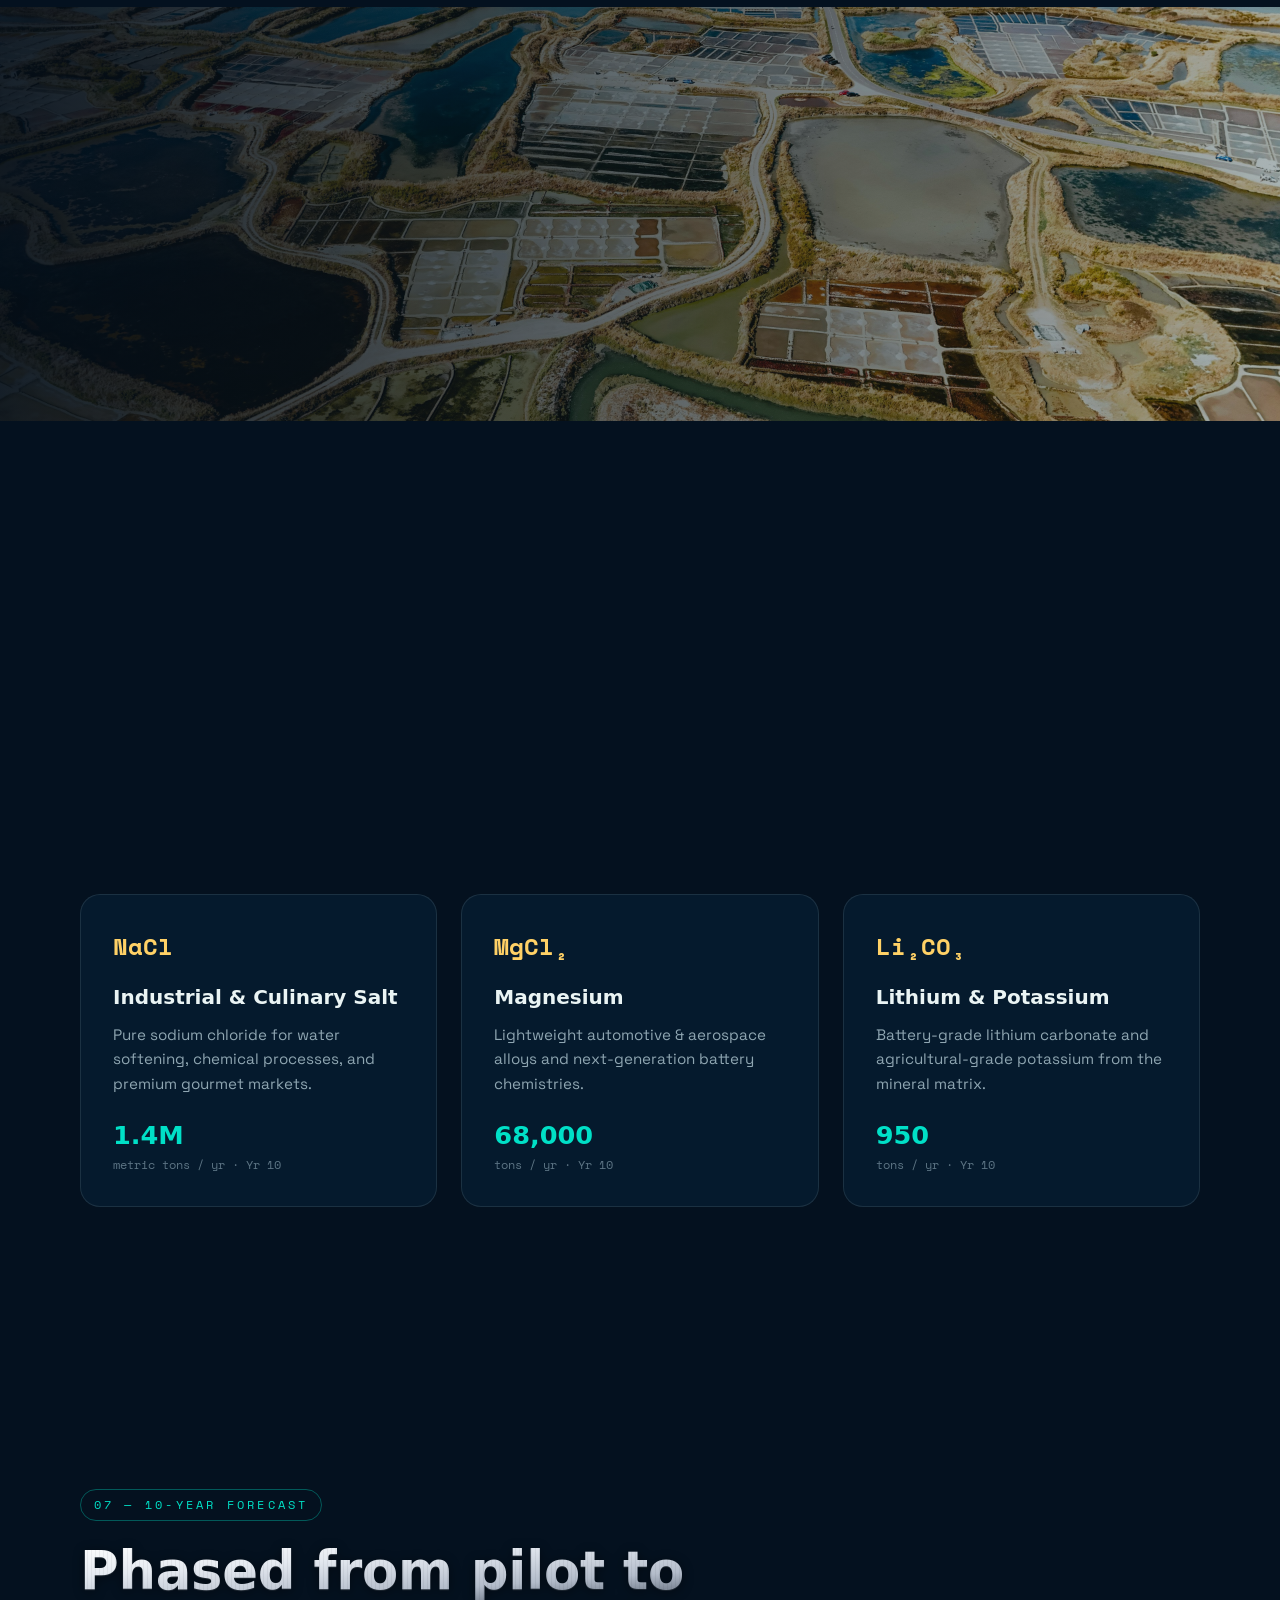
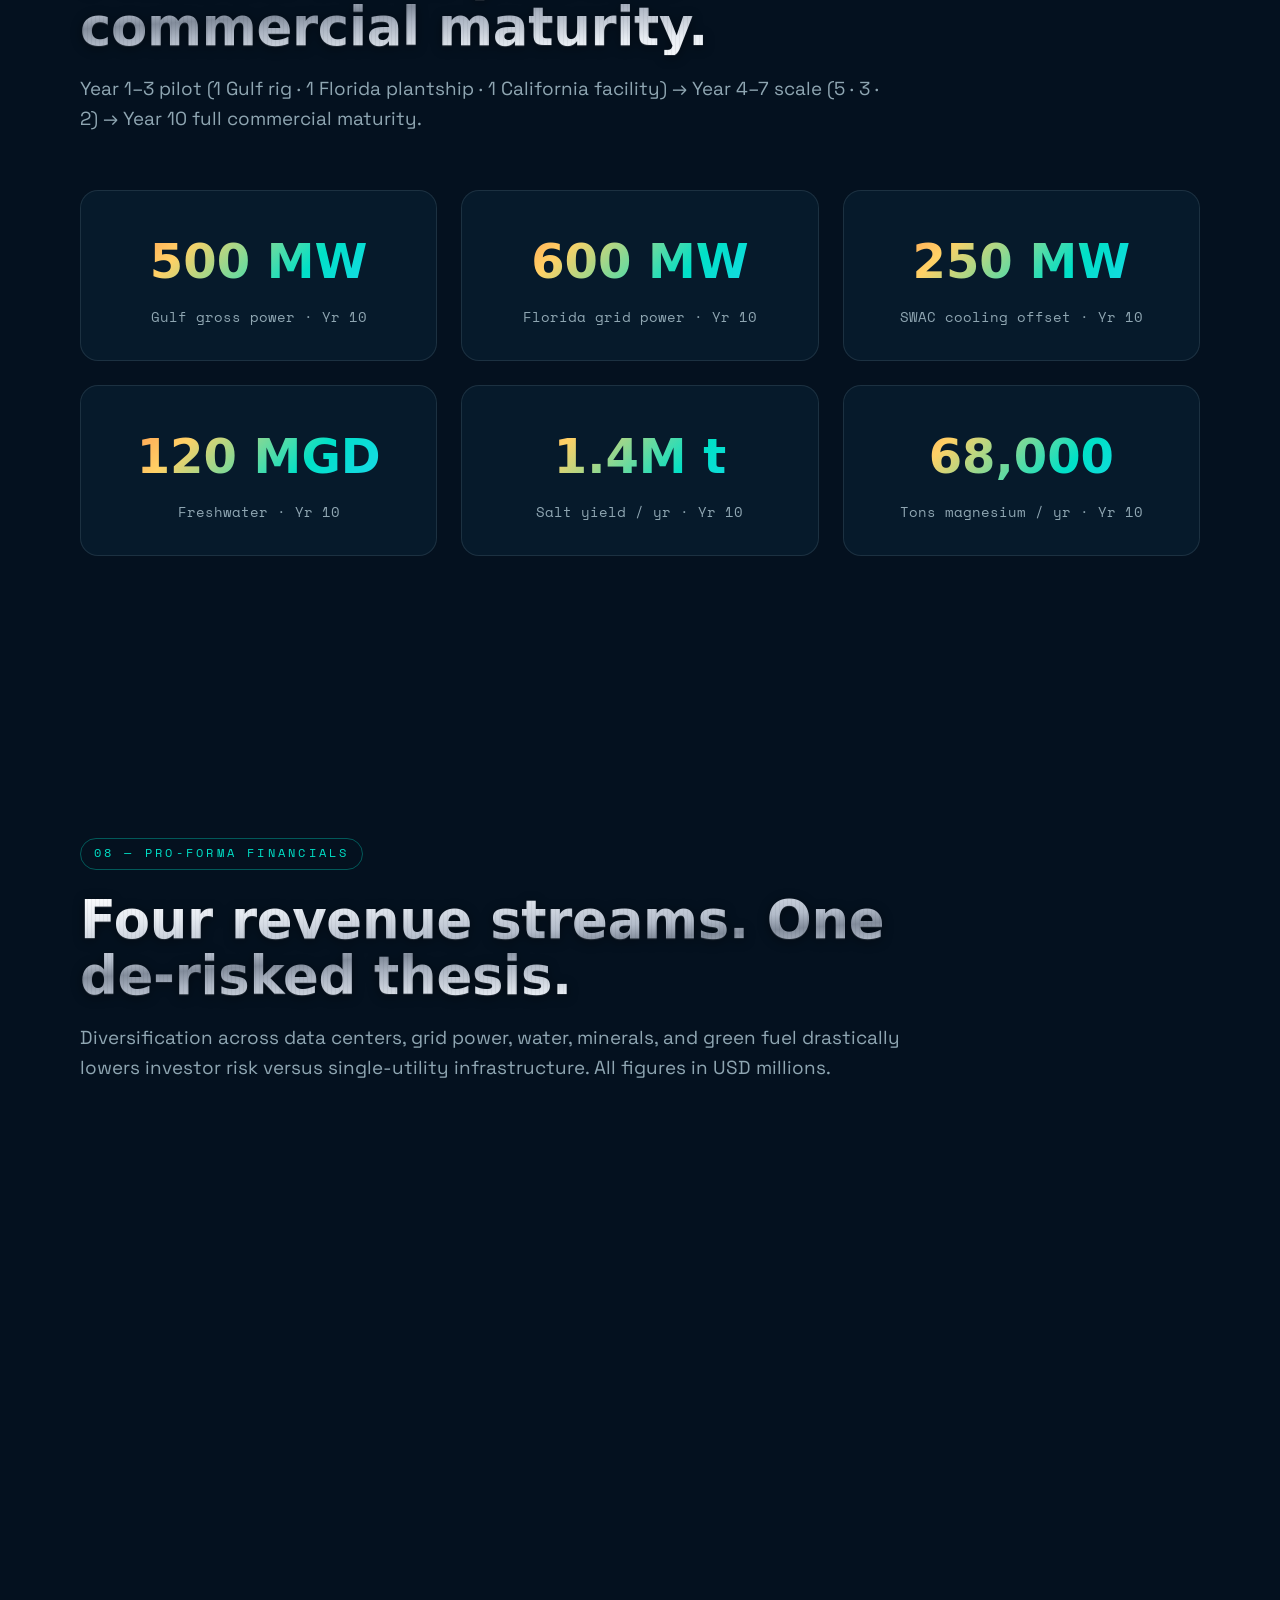
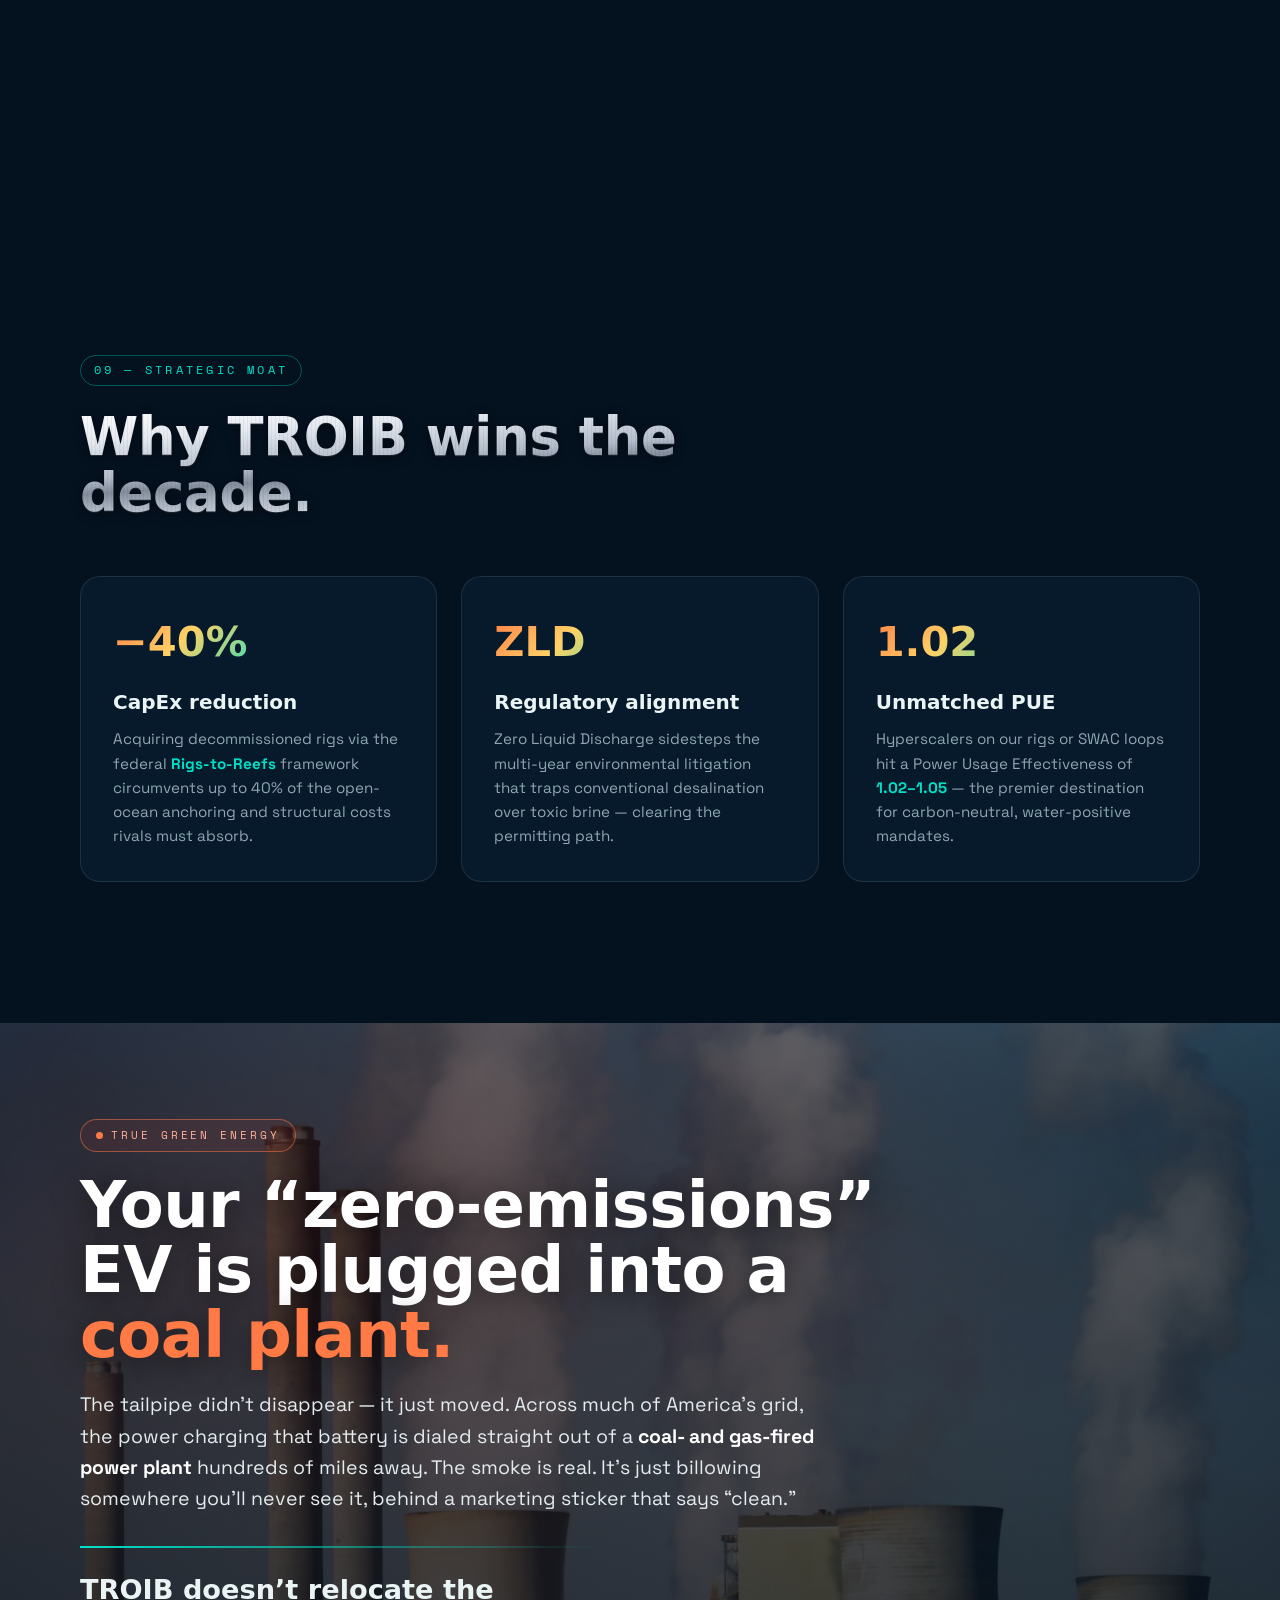
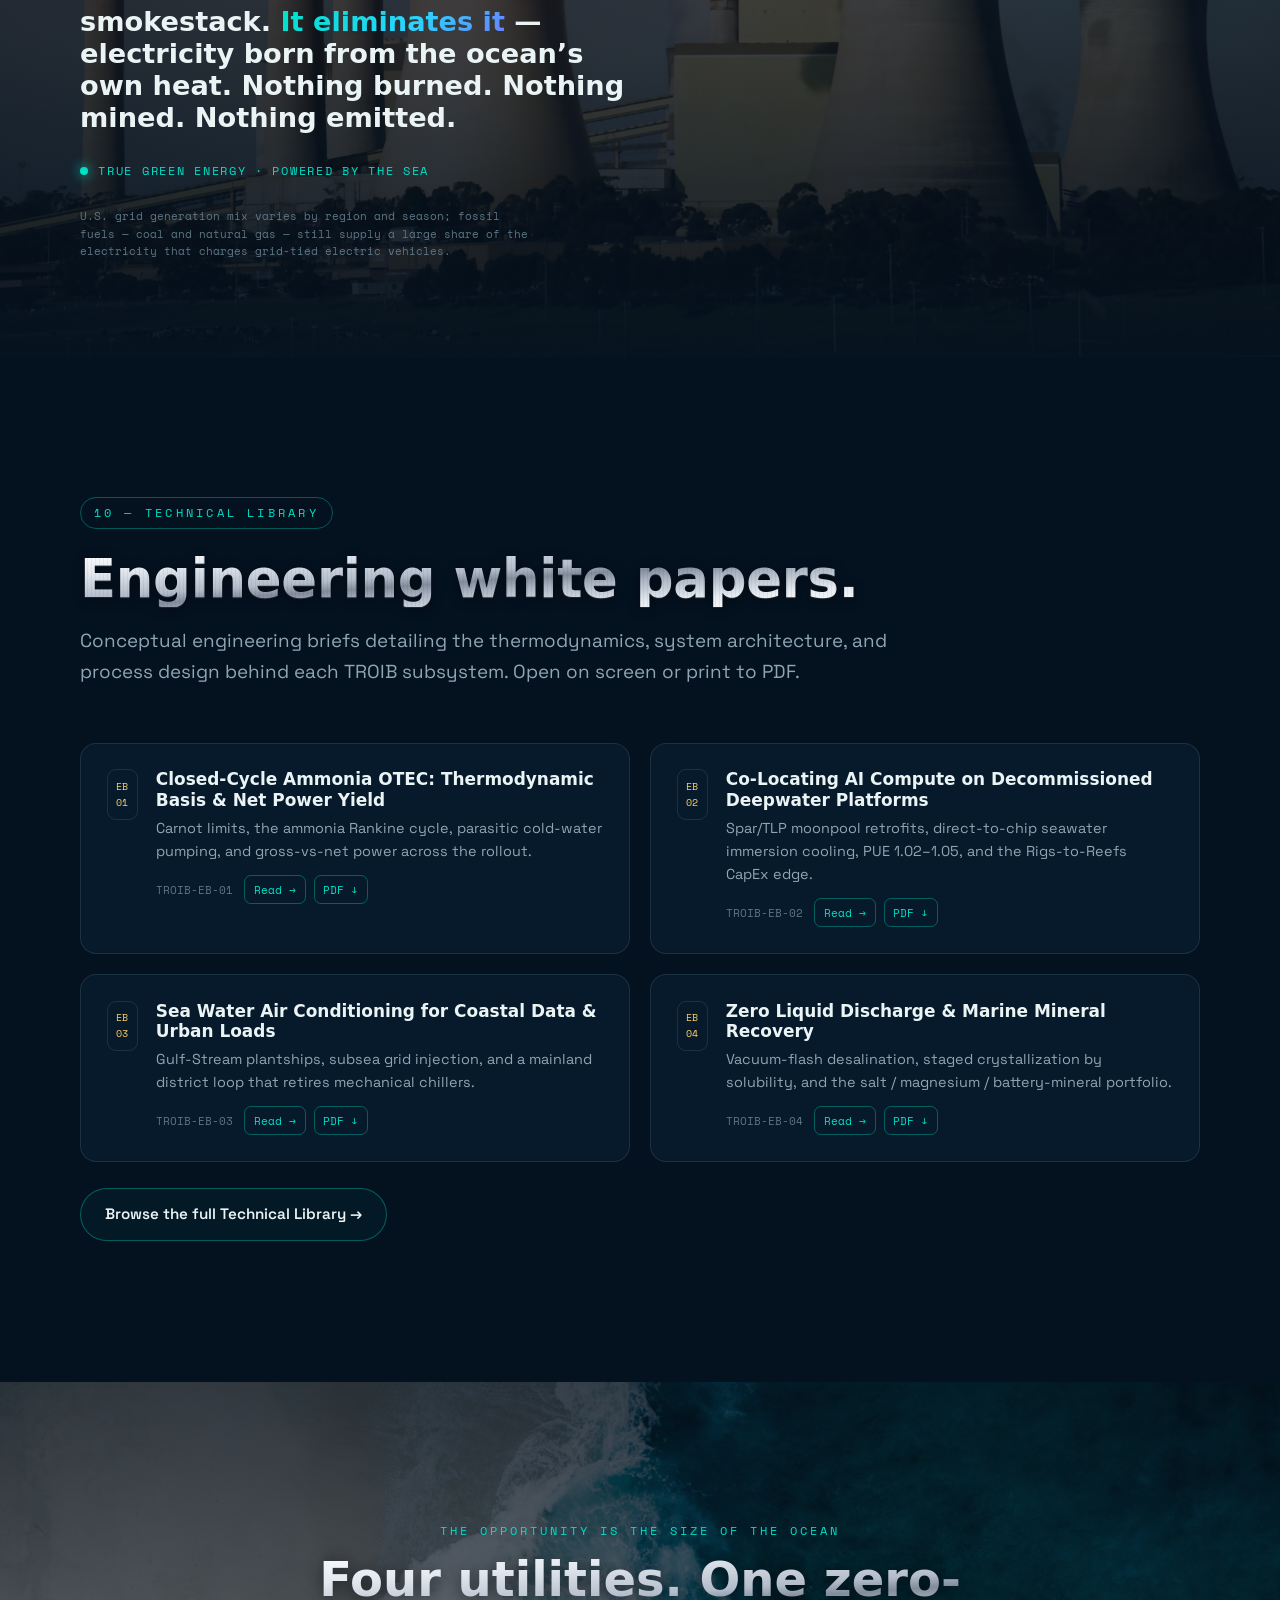
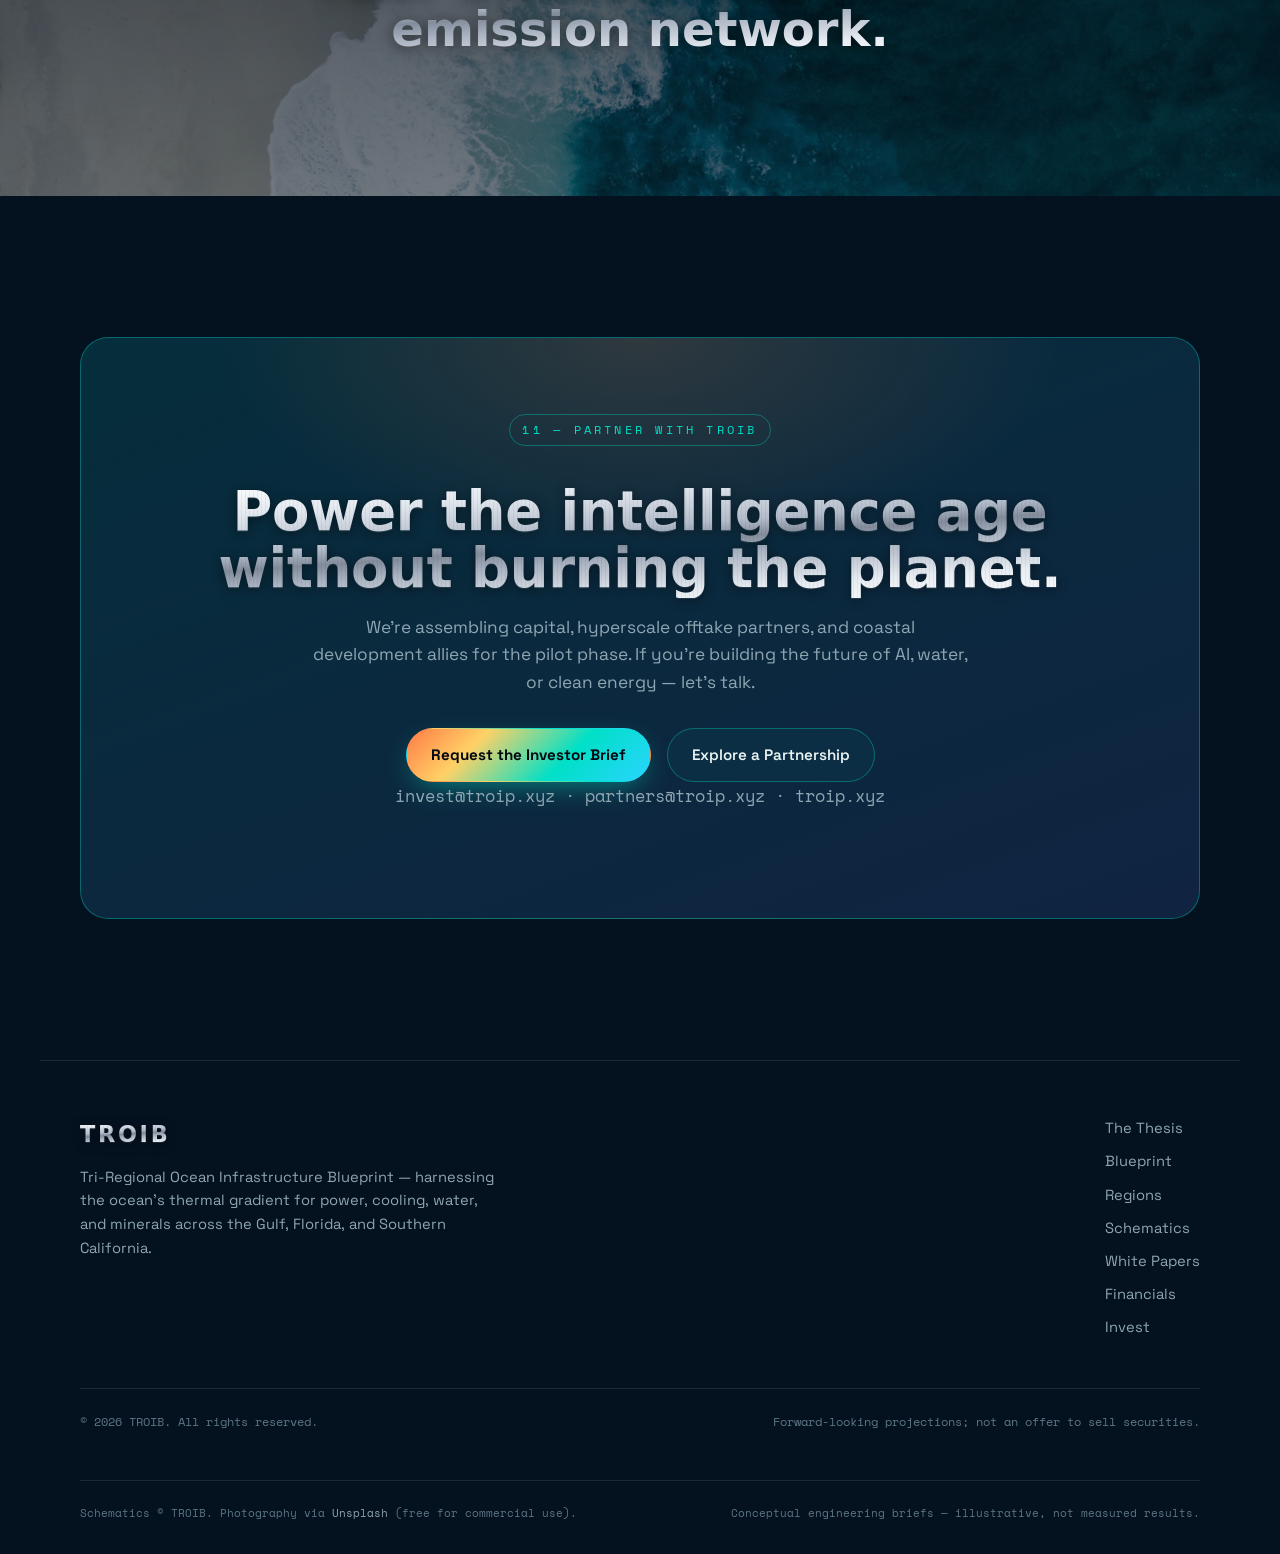
==== commit ba80a3fa: "Fix hero/image text overlay, render-broken SVG diagrams, add schema markup - Hero is now full-bleed " ====
--- a/index.html
+++ b/index.html
@@ -23,6 +23,56 @@
   <link href="https://fonts.googleapis.com/css2?family=Archivo+Expanded:wght@500;600;700;800&family=Space+Grotesk:wght@400;500;600&family=Space+Mono:wght@400;700&display=swap" rel="stylesheet" />
 
   <link rel="stylesheet" href="assets/css/style.css" />
+
+  <!-- Structured data (schema.org JSON-LD) -->
+  <script type="application/ld+json">
+  {
+    "@context": "https://schema.org",
+    "@graph": [
+      {
+        "@type": "Organization",
+        "@id": "https://troip.xyz/#org",
+        "name": "TROIB",
+        "alternateName": "Tri-Regional Ocean Infrastructure Blueprint",
+        "url": "https://troip.xyz/",
+        "logo": "https://troip.xyz/assets/favicon.svg",
+        "email": "invest@troip.xyz",
+        "description": "TROIB harnesses the ocean's thermal gradient across the Gulf of Mexico, Southeast Florida, and Southern California to deliver zero-emission baseload power, AI data-center cooling, freshwater, and critical minerals.",
+        "areaServed": ["Gulf of Mexico", "Southeast Florida", "Southern California", "United States"],
+        "knowsAbout": ["Ocean Thermal Energy Conversion", "Deep Sea Water Utilization", "Vacuum-flash desalination", "Zero Liquid Discharge", "Sea Water Air Conditioning", "Data-center cooling"]
+      },
+      {
+        "@type": "WebSite",
+        "@id": "https://troip.xyz/#website",
+        "url": "https://troip.xyz/",
+        "name": "TROIB — Tri-Regional Ocean Infrastructure Blueprint",
+        "publisher": { "@id": "https://troip.xyz/#org" },
+        "inLanguage": "en-US"
+      },
+      {
+        "@type": "WebPage",
+        "@id": "https://troip.xyz/#webpage",
+        "url": "https://troip.xyz/",
+        "name": "TROIB — Tri-Regional Ocean Infrastructure Blueprint",
+        "isPartOf": { "@id": "https://troip.xyz/#website" },
+        "about": { "@id": "https://troip.xyz/#org" },
+        "description": "The ocean is the largest solar battery on Earth. TROIB taps its thermal gradient to power AI, make water, and harvest minerals — zero emissions, four revenue streams.",
+        "inLanguage": "en-US"
+      },
+      {
+        "@type": "ItemList",
+        "name": "TROIB Engineering White Papers",
+        "itemListOrder": "https://schema.org/ItemListOrderAscending",
+        "itemListElement": [
+          { "@type": "ListItem", "position": 1, "url": "https://troip.xyz/papers/otec-thermodynamics", "name": "Closed-Cycle Ammonia OTEC: Thermodynamic Basis and Net Power Yield" },
+          { "@type": "ListItem", "position": 2, "url": "https://troip.xyz/papers/rig-to-datacenter", "name": "Co-Locating AI Compute on Decommissioned Deepwater Platforms" },
+          { "@type": "ListItem", "position": 3, "url": "https://troip.xyz/papers/swac-district-cooling", "name": "Sea Water Air Conditioning for Coastal Data and Urban Loads" },
+          { "@type": "ListItem", "position": 4, "url": "https://troip.xyz/papers/zld-mineral-recovery", "name": "Zero Liquid Discharge and Marine Mineral Recovery" }
+        ]
+      }
+    ]
+  }
+  </script>
 </head>
 <body>
   <!-- Scroll progress (depth gauge) -->
@@ -329,7 +379,7 @@
       </div>
       <div class="schem-grid">
         <figure class="figure reveal">
-          <div class="figure__media"><img src="assets/diagrams/otec-cycle.svg" alt="Closed-cycle ammonia OTEC schematic showing evaporator, turbine-generator, condenser and the cold-water loop" loading="lazy" /></div>
+          <div class="figure__media"><img src="assets/diagrams/otec-cycle.svg" alt="Closed-cycle ammonia OTEC schematic showing evaporator, turbine-generator, condenser and the cold-water loop" loading="lazy" style="width:100%;height:auto;display:block;aspect-ratio:1000/580" /></div>
           <figcaption>
             <span class="figure__tag">FIG 01 — POWER CYCLE</span>
             <h3>Closed-Cycle Ammonia OTEC</h3>
@@ -337,7 +387,7 @@
           </figcaption>
         </figure>
         <figure class="figure reveal">
-          <div class="figure__media"><img src="assets/diagrams/rig-retrofit.svg" alt="Cross-section of a Spar platform retrofit with AI modules on deck and a 3,000 foot cold-water pipe in the moonpool" loading="lazy" /></div>
+          <div class="figure__media"><img src="assets/diagrams/rig-retrofit.svg" alt="Cross-section of a Spar platform retrofit with AI modules on deck and a 3,000 foot cold-water pipe in the moonpool" loading="lazy" style="width:100%;height:auto;display:block;aspect-ratio:680/640" /></div>
           <figcaption>
             <span class="figure__tag">FIG 02 — RIG RETROFIT</span>
             <h3>Spar Platform → AI Compute</h3>
@@ -345,7 +395,7 @@
           </figcaption>
         </figure>
         <figure class="figure reveal">
-          <div class="figure__media"><img src="assets/diagrams/swac-loop.svg" alt="Florida SWAC schematic: offshore plantship feeds the grid and a mainland district cooling loop" loading="lazy" /></div>
+          <div class="figure__media"><img src="assets/diagrams/swac-loop.svg" alt="Florida SWAC schematic: offshore plantship feeds the grid and a mainland district cooling loop" loading="lazy" style="width:100%;height:auto;display:block;aspect-ratio:1000/560" /></div>
           <figcaption>
             <span class="figure__tag">FIG 03 — URBAN COOLING</span>
             <h3>Gulf-Stream SWAC District Loop</h3>
@@ -353,7 +403,7 @@
           </figcaption>
         </figure>
         <figure class="figure reveal">
-          <div class="figure__media"><img src="assets/diagrams/zld-train.svg" alt="Vacuum-flash desalination and zero liquid discharge crystallization schematic" loading="lazy" /></div>
+          <div class="figure__media"><img src="assets/diagrams/zld-train.svg" alt="Vacuum-flash desalination and zero liquid discharge crystallization schematic" loading="lazy" style="width:100%;height:auto;display:block;aspect-ratio:1000/560" /></div>
           <figcaption>
             <span class="figure__tag">FIG 04 — WATER &amp; MINERALS</span>
             <h3>Vacuum-Flash Desal + ZLD</h3>
--- a/assets/css/style.css
+++ b/assets/css/style.css
@@ -568,15 +568,17 @@
    PHOTOGRAPHY, IMAGE BANDS, SCHEMATICS & TECHNICAL LIBRARY
    ========================================================= */
 
-/* ---- hero background photo (rig at night) ---- */
-.hero { position: relative; isolation: isolate; }
-.hero__bg { position: absolute; inset: 0; z-index: -1; overflow: hidden; }
-.hero__bg img { width: 100%; height: 100%; object-fit: cover; object-position: 70% 40%; opacity: .6; }
+/* ---- hero background photo (rig at night) — full-bleed, text on top ---- */
+.hero { position: relative; }
+.hero__bg { position: absolute; top: 0; bottom: 0; left: 50%; transform: translateX(-50%);
+  width: 100vw; z-index: 0; overflow: hidden; }
+.hero__inner, .hero__scroll { position: relative; z-index: 2; }
+.hero__bg img { width: 100%; height: 100%; object-fit: cover; object-position: center; opacity: .55; }
 .hero__bg::after {
   content: ""; position: absolute; inset: 0;
   background:
-    linear-gradient(90deg, var(--abyss) 6%, rgba(4,17,31,.6) 52%, rgba(4,17,31,.15) 100%),
-    linear-gradient(180deg, rgba(4,17,31,.65) 0%, transparent 32%, var(--abyss) 97%);
+    linear-gradient(90deg, var(--abyss) 4%, rgba(4,17,31,.55) 50%, rgba(4,17,31,.12) 100%),
+    linear-gradient(180deg, rgba(4,17,31,.7) 0%, transparent 35%, var(--abyss) 98%);
 }
 
 /* ---- region panel photos ---- */
